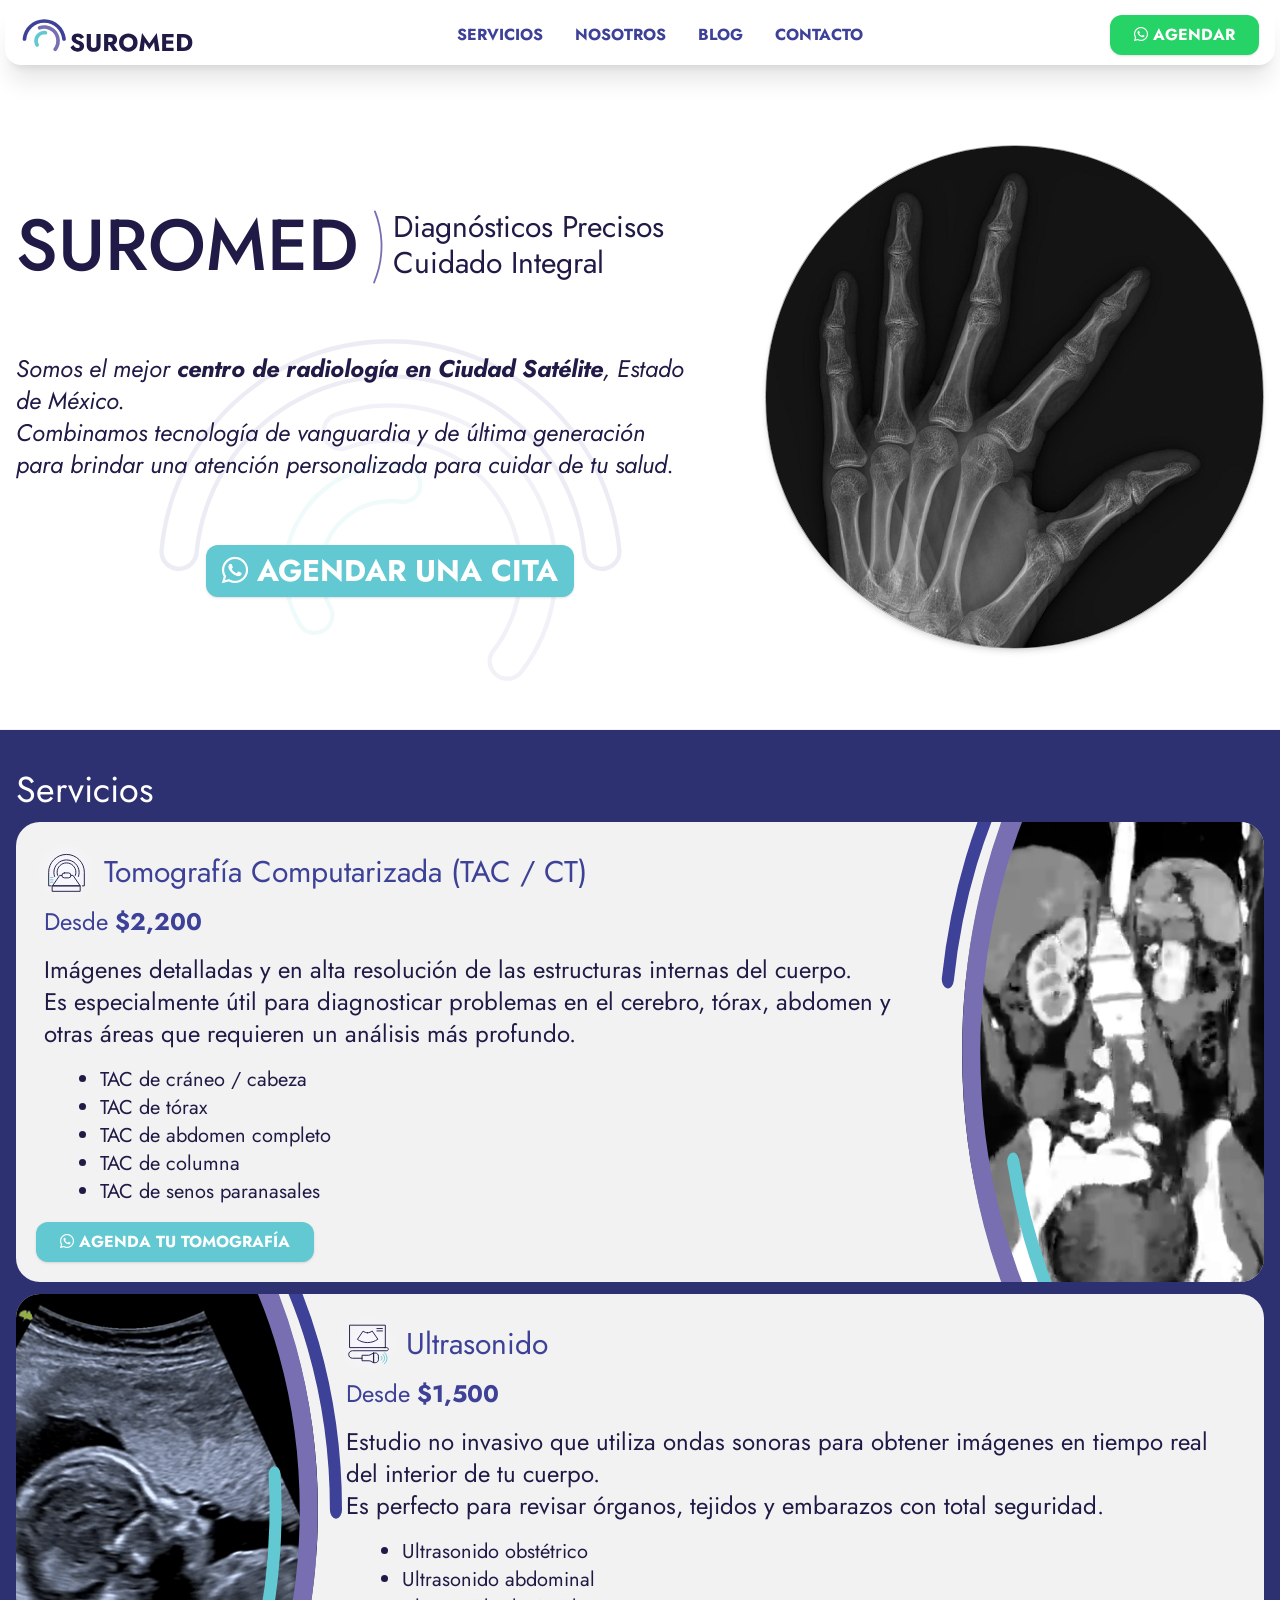
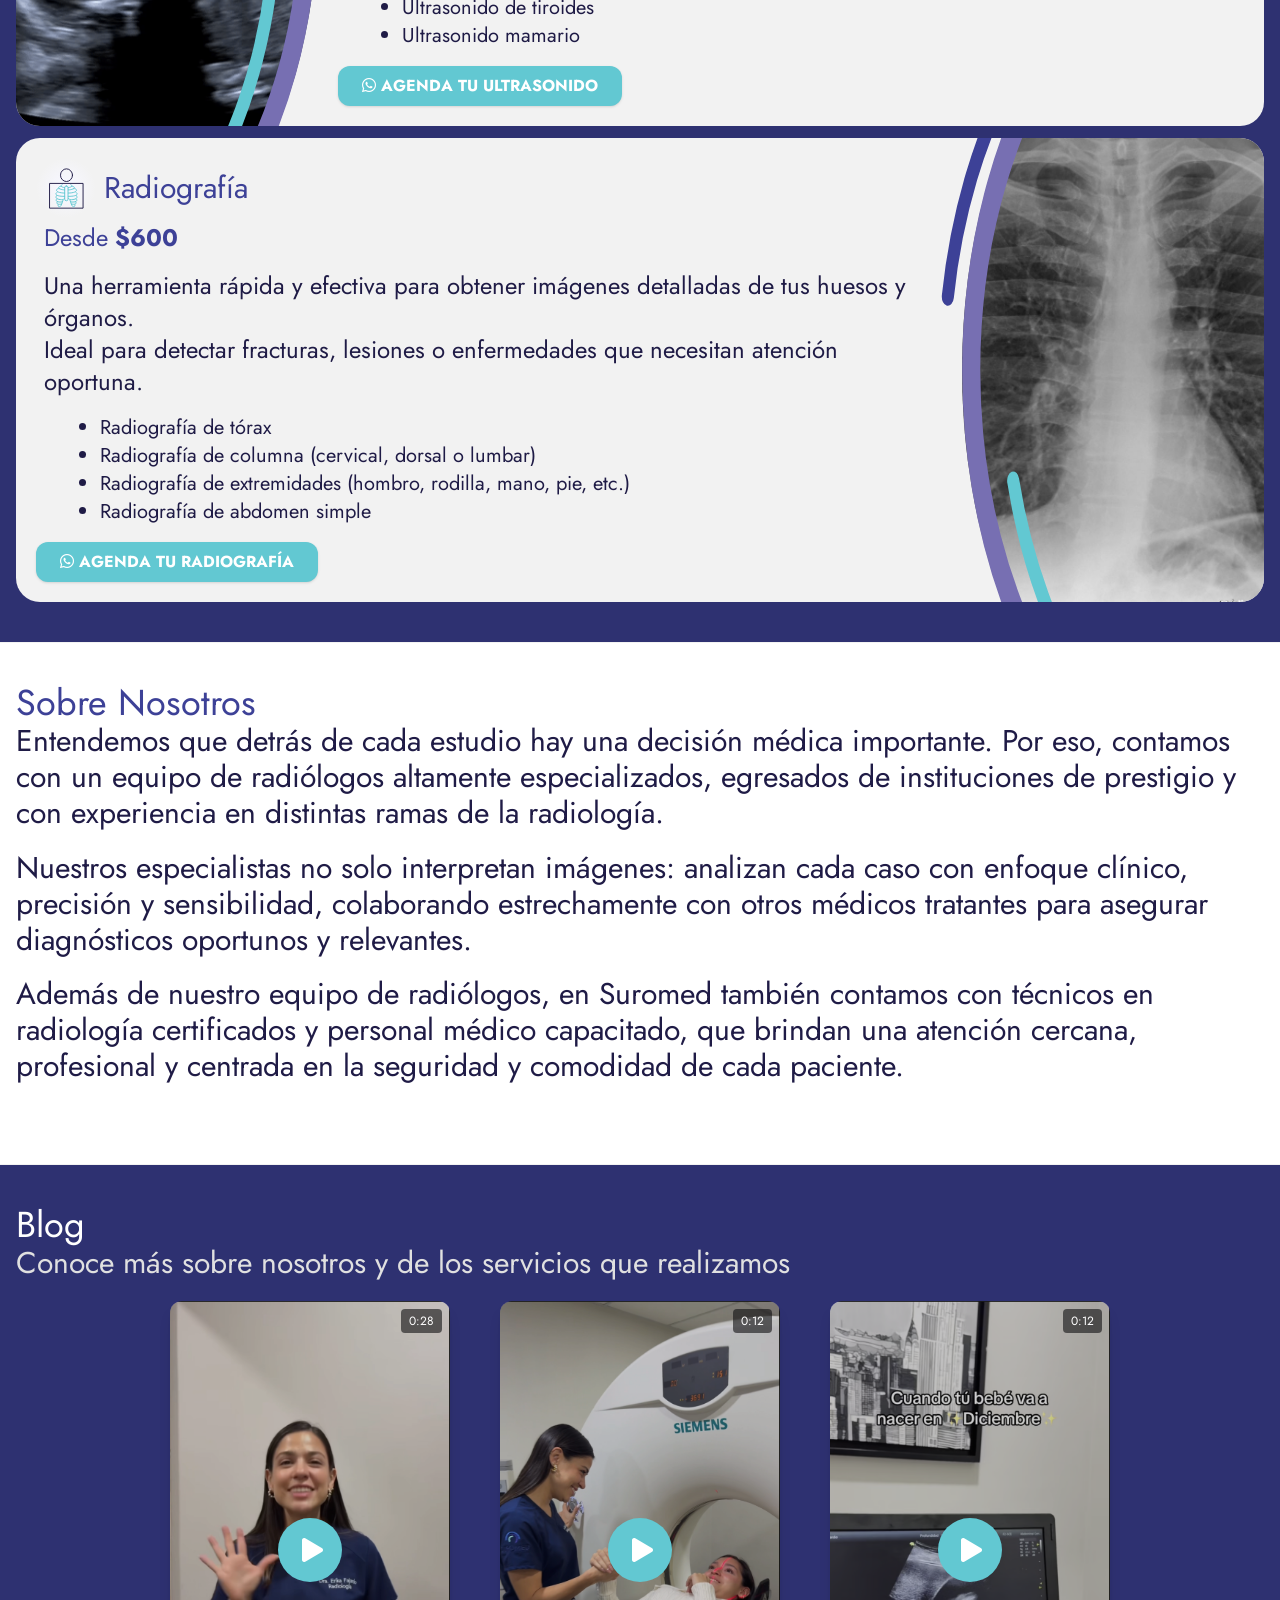
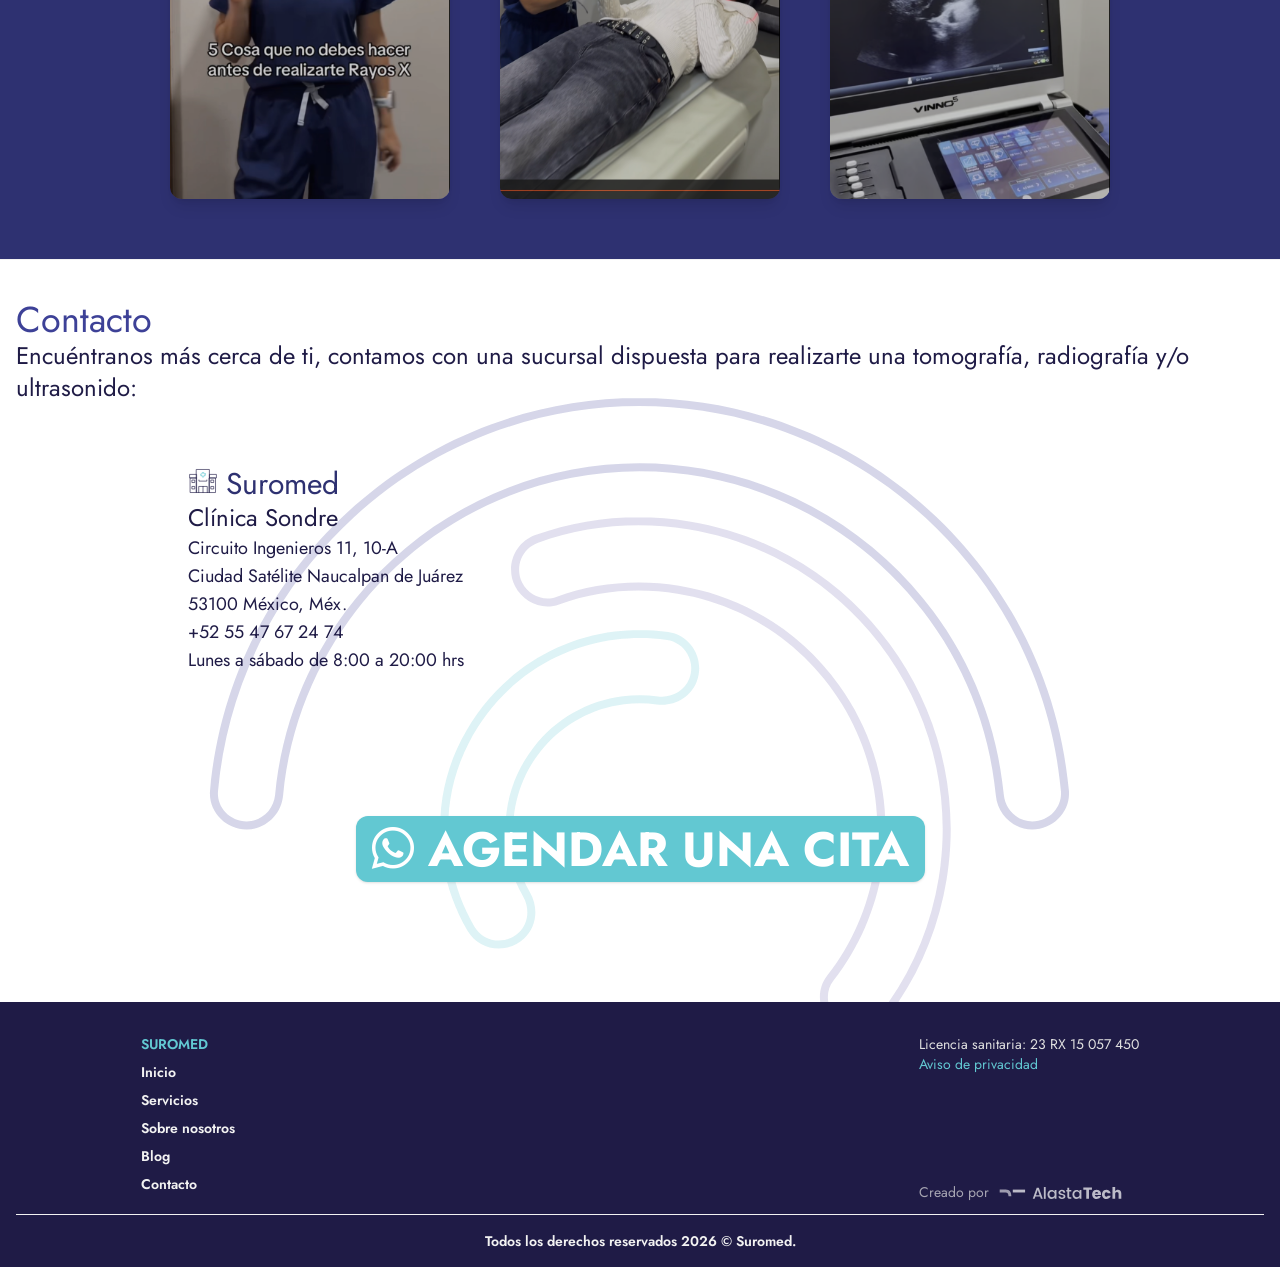
==== index.html @ 1853a7aa "v1.0.0" ====
<!doctype html>
<html lang="en">

<head>
  <meta charset="UTF-8" />
  <meta name="viewport" content="width=device-width, initial-scale=1.0" />
  <!-- TODO: Put a better description for SEO here -->
  <meta name="description" content="Suromed laboratorio médico" />
  <link rel="icon" type="image/svg+xml" href="/logos/logo_color_mark.svg" />
  <title>Suromed</title>
  <link rel="preconnect" href="https://fonts.googleapis.com">
  <link rel="preconnect" href="https://fonts.gstatic.com" crossorigin>
  <link href="https://fonts.googleapis.com/css2?family=Jost:ital,wght@0,100..900;1,100..900&display=swap" rel="stylesheet">
  <script type="module" crossorigin src="/assets/index-VJXp-sof.js"></script>
  <link rel="stylesheet" crossorigin href="/assets/index-DG-K0jHF.css">
</head>

<!-- Google tag (gtag.js) -->
<script async src="https://www.googletagmanager.com/gtag/js?id=G-NQGG0TWXCZ"></script>
<script>
  window.dataLayer = window.dataLayer || [];
  function gtag(){dataLayer.push(arguments);}
  gtag('js', new Date());

  gtag('config', 'G-NQGG0TWXCZ');
</script>

<body class="text-midnight antialiased">
  <noscript>You need to enable JavaScript to view this webpage.</noscript>
  <div id="root"></div>
</body>

</html>
---- assets/index-DG-K0jHF.css ----
*,:before,:after{--tw-border-spacing-x: 0;--tw-border-spacing-y: 0;--tw-translate-x: 0;--tw-translate-y: 0;--tw-rotate: 0;--tw-skew-x: 0;--tw-skew-y: 0;--tw-scale-x: 1;--tw-scale-y: 1;--tw-pan-x: ;--tw-pan-y: ;--tw-pinch-zoom: ;--tw-scroll-snap-strictness: proximity;--tw-gradient-from-position: ;--tw-gradient-via-position: ;--tw-gradient-to-position: ;--tw-ordinal: ;--tw-slashed-zero: ;--tw-numeric-figure: ;--tw-numeric-spacing: ;--tw-numeric-fraction: ;--tw-ring-inset: ;--tw-ring-offset-width: 0px;--tw-ring-offset-color: #fff;--tw-ring-color: rgb(59 130 246 / .5);--tw-ring-offset-shadow: 0 0 #0000;--tw-ring-shadow: 0 0 #0000;--tw-shadow: 0 0 #0000;--tw-shadow-colored: 0 0 #0000;--tw-blur: ;--tw-brightness: ;--tw-contrast: ;--tw-grayscale: ;--tw-hue-rotate: ;--tw-invert: ;--tw-saturate: ;--tw-sepia: ;--tw-drop-shadow: ;--tw-backdrop-blur: ;--tw-backdrop-brightness: ;--tw-backdrop-contrast: ;--tw-backdrop-grayscale: ;--tw-backdrop-hue-rotate: ;--tw-backdrop-invert: ;--tw-backdrop-opacity: ;--tw-backdrop-saturate: ;--tw-backdrop-sepia: ;--tw-contain-size: ;--tw-contain-layout: ;--tw-contain-paint: ;--tw-contain-style: }::backdrop{--tw-border-spacing-x: 0;--tw-border-spacing-y: 0;--tw-translate-x: 0;--tw-translate-y: 0;--tw-rotate: 0;--tw-skew-x: 0;--tw-skew-y: 0;--tw-scale-x: 1;--tw-scale-y: 1;--tw-pan-x: ;--tw-pan-y: ;--tw-pinch-zoom: ;--tw-scroll-snap-strictness: proximity;--tw-gradient-from-position: ;--tw-gradient-via-position: ;--tw-gradient-to-position: ;--tw-ordinal: ;--tw-slashed-zero: ;--tw-numeric-figure: ;--tw-numeric-spacing: ;--tw-numeric-fraction: ;--tw-ring-inset: ;--tw-ring-offset-width: 0px;--tw-ring-offset-color: #fff;--tw-ring-color: rgb(59 130 246 / .5);--tw-ring-offset-shadow: 0 0 #0000;--tw-ring-shadow: 0 0 #0000;--tw-shadow: 0 0 #0000;--tw-shadow-colored: 0 0 #0000;--tw-blur: ;--tw-brightness: ;--tw-contrast: ;--tw-grayscale: ;--tw-hue-rotate: ;--tw-invert: ;--tw-saturate: ;--tw-sepia: ;--tw-drop-shadow: ;--tw-backdrop-blur: ;--tw-backdrop-brightness: ;--tw-backdrop-contrast: ;--tw-backdrop-grayscale: ;--tw-backdrop-hue-rotate: ;--tw-backdrop-invert: ;--tw-backdrop-opacity: ;--tw-backdrop-saturate: ;--tw-backdrop-sepia: ;--tw-contain-size: ;--tw-contain-layout: ;--tw-contain-paint: ;--tw-contain-style: }*,:before,:after{box-sizing:border-box;border-width:0;border-style:solid;border-color:currentColor}:before,:after{--tw-content: ""}html,:host{line-height:1.5;-webkit-text-size-adjust:100%;-moz-tab-size:4;-o-tab-size:4;tab-size:4;font-family:Jost,ui-sans-serif,system-ui,sans-serif,"Apple Color Emoji","Segoe UI Emoji",Segoe UI Symbol,"Noto Color Emoji";font-feature-settings:normal;font-variation-settings:normal;-webkit-tap-highlight-color:transparent}body{margin:0;line-height:inherit}hr{height:0;color:inherit;border-top-width:1px}abbr:where([title]){-webkit-text-decoration:underline dotted;text-decoration:underline dotted}h1,h2,h3,h4,h5,h6{font-size:inherit;font-weight:inherit}a{color:inherit;text-decoration:inherit}code,kbd,samp,pre{font-family:ui-monospace,SFMono-Regular,Menlo,Monaco,Consolas,Liberation Mono,Courier New,monospace;font-feature-settings:normal;font-variation-settings:normal;font-size:1em}table{text-indent:0;border-color:inherit;border-collapse:collapse}button,input,optgroup,select,textarea{font-family:inherit;font-feature-settings:inherit;font-variation-settings:inherit;font-size:100%;font-weight:inherit;line-height:inherit;letter-spacing:inherit;color:inherit;margin:0;padding:0}button,select{text-transform:none}button,input:where([type=button]),input:where([type=reset]),input:where([type=submit]){-webkit-appearance:button;background-color:transparent;background-image:none}:-moz-focusring{outline:auto}:-moz-ui-invalid{box-shadow:none}blockquote,dl,dd,h1,h2,h3,h4,h5,h6,hr,figure,p,pre{margin:0}fieldset{margin:0;padding:0}ol,ul,menu{list-style:none;margin:0;padding:0}dialog{padding:0}textarea{resize:vertical}input::-moz-placeholder,textarea::-moz-placeholder{opacity:1;color:#9ca3af}input::placeholder,textarea::placeholder{opacity:1;color:#9ca3af}button,[role=button]{cursor:pointer}:disabled{cursor:default}img,svg,video,canvas,audio,iframe,embed,object{display:block;vertical-align:middle}img,video{max-width:100%;height:auto}[hidden]:where(:not([hidden=until-found])){display:none}h1{font-size:3rem;line-height:1}h2{font-size:2.25rem;line-height:2.5rem}h3{font-size:1.875rem;line-height:2.25rem}h4{font-size:1.5rem;line-height:2rem}h5{font-size:1.25rem;line-height:1.75rem}h6{font-size:1.125rem;line-height:1.75rem}p{font-size:1rem;line-height:1.5rem}.container{width:100%;padding-right:1rem;padding-left:1rem}@media (min-width: 640px){.container{max-width:640px}}@media (min-width: 768px){.container{max-width:768px}}@media (min-width: 1024px){.container{max-width:1024px}}@media (min-width: 1280px){.container{max-width:1280px}}.visible{visibility:visible}.invisible{visibility:hidden}.absolute{position:absolute}.relative{position:relative}.sticky{position:sticky}.inset-0{top:0;right:0;bottom:0;left:0}.inset-x-0{left:0;right:0}.bottom-0{bottom:0}.left-0{left:0}.right-0{right:0}.right-2{right:.5rem}.top-0{top:0}.top-2{top:.5rem}.-z-50{z-index:-50}.z-10{z-index:10}.z-20{z-index:20}.z-50{z-index:50}.order-first{order:-9999}.float-end{float:inline-end}.-my-5{margin-top:-1.25rem;margin-bottom:-1.25rem}.mx-\[-10px\]{margin-left:-10px;margin-right:-10px}.mx-\[-90px\]{margin-left:-90px;margin-right:-90px}.mx-\[2\%\]{margin-left:2%;margin-right:2%}.mx-auto{margin-left:auto;margin-right:auto}.my-20{margin-top:5rem;margin-bottom:5rem}.my-3{margin-top:.75rem;margin-bottom:.75rem}.my-4{margin-top:1rem;margin-bottom:1rem}.my-\[-250px\]{margin-top:-250px;margin-bottom:-250px}.my-\[-500px\]{margin-top:-500px;margin-bottom:-500px}.my-\[20px\]{margin-top:20px;margin-bottom:20px}.my-auto{margin-top:auto;margin-bottom:auto}.-ml-5{margin-left:-1.25rem}.-ml-6{margin-left:-1.5rem}.-mr-5{margin-right:-1.25rem}.-mr-6{margin-right:-1.5rem}.-mt-10{margin-top:-2.5rem}.mb-10{margin-bottom:2.5rem}.mb-2{margin-bottom:.5rem}.mb-3{margin-bottom:.75rem}.mb-\[-180px\]{margin-bottom:-180px}.mb-\[-300px\]{margin-bottom:-300px}.ml-1{margin-left:.25rem}.ml-16{margin-left:4rem}.ml-2{margin-left:.5rem}.ml-4{margin-left:1rem}.ml-\[10px\]{margin-left:10px}.ml-auto{margin-left:auto}.mr-1{margin-right:.25rem}.mr-2{margin-right:.5rem}.mt-16{margin-top:4rem}.mt-3{margin-top:.75rem}.mt-5{margin-top:1.25rem}.mt-\[4px\]{margin-top:4px}.mt-auto{margin-top:auto}.line-clamp-2{overflow:hidden;display:-webkit-box;-webkit-box-orient:vertical;-webkit-line-clamp:2}.block{display:block}.inline-block{display:inline-block}.flex{display:flex}.grid{display:grid}.hidden{display:none}.h-10{height:2.5rem}.h-16{height:4rem}.h-2{height:.5rem}.h-3\/4{height:75%}.h-32{height:8rem}.h-\[2em\]{height:2em}.h-\[55px\]{height:55px}.h-\[60px\]{height:60px}.h-\[6rem\]{height:6rem}.h-full{height:100%}.max-h-\[1em\]{max-height:1em}.w-1\/2{width:50%}.w-1\/4{width:25%}.w-1\/5{width:20%}.w-16{width:4rem}.w-2\/5{width:40%}.w-3\/5{width:60%}.w-4\/5{width:80%}.w-\[280px\]{width:280px}.w-\[2em\]{width:2em}.w-\[90\%\]{width:90%}.w-full{width:100%}.min-w-\[20\%\]{min-width:20%}.flex-grow{flex-grow:1}.cursor-pointer{cursor:pointer}.touch-none{touch-action:none}.list-disc{list-style-type:disc}.list-none{list-style-type:none}.grid-cols-1{grid-template-columns:repeat(1,minmax(0,1fr))}.flex-col{flex-direction:column}.flex-wrap{flex-wrap:wrap}.place-content-center{place-content:center}.items-center{align-items:center}.justify-end{justify-content:flex-end}.justify-center{justify-content:center}.justify-between{justify-content:space-between}.gap-0{gap:0px}.gap-3{gap:.75rem}.self-center{align-self:center}.overflow-hidden{overflow:hidden}.overflow-x-auto{overflow-x:auto}.rounded{border-radius:.25rem}.rounded-2xl{border-radius:1rem}.rounded-3xl{border-radius:1.5rem}.rounded-full{border-radius:9999px}.rounded-md{border-radius:.375rem}.rounded-xl{border-radius:.75rem}.border{border-width:1px}.border-solid{border-style:solid}.border-gray-dark{--tw-border-opacity: 1;border-color:rgb(170 170 175 / var(--tw-border-opacity, 1))}.border-gray-light{--tw-border-opacity: 1;border-color:rgb(242 242 242 / var(--tw-border-opacity, 1))}.border-transparent{border-color:transparent}.bg-acqua{--tw-bg-opacity: 1;background-color:rgb(98 200 210 / var(--tw-bg-opacity, 1))}.bg-black\/20{background-color:#0f0f1133}.bg-black\/60{background-color:#0f0f1199}.bg-gray-light{--tw-bg-opacity: 1;background-color:rgb(242 242 242 / var(--tw-bg-opacity, 1))}.bg-greenwhats{--tw-bg-opacity: 1;background-color:rgb(37 211 102 / var(--tw-bg-opacity, 1))}.bg-midnight{--tw-bg-opacity: 1;background-color:rgb(31 27 70 / var(--tw-bg-opacity, 1))}.bg-purple{--tw-bg-opacity: 1;background-color:rgb(61 65 151 / var(--tw-bg-opacity, 1))}.bg-purple-dark{--tw-bg-opacity: 1;background-color:rgb(46 49 113 / var(--tw-bg-opacity, 1))}.bg-transparent{background-color:transparent}.bg-white{--tw-bg-opacity: 1;background-color:rgb(255 255 255 / var(--tw-bg-opacity, 1))}.bg-white\/20{background-color:#fff3}.bg-white\/\[\.79\]{background-color:#ffffffc9}.bg-white\/\[\.9\]{background-color:#ffffffe6}.bg-\[radial-gradient\(closest-side\,\#f7f7ff_20\%\,transparent\)\]{background-image:radial-gradient(closest-side,#f7f7ff 20%,transparent)}.bg-gradient-to-t{background-image:linear-gradient(to top,var(--tw-gradient-stops))}.from-black\/80{--tw-gradient-from: rgb(15 15 17 / .8) var(--tw-gradient-from-position);--tw-gradient-to: rgb(15 15 17 / 0) var(--tw-gradient-to-position);--tw-gradient-stops: var(--tw-gradient-from), var(--tw-gradient-to)}.to-transparent{--tw-gradient-to: transparent var(--tw-gradient-to-position)}.bg-center{background-position:center}.bg-no-repeat{background-repeat:no-repeat}.stroke-acqua{stroke:#62c8d2}.stroke-liliac{stroke:#776fb2}.stroke-purple{stroke:#3d4197}.object-cover{-o-object-fit:cover;object-fit:cover}.p-0{padding:0}.p-2{padding:.5rem}.p-4{padding:1rem}.p-5{padding:1.25rem}.px-0{padding-left:0;padding-right:0}.px-2{padding-left:.5rem;padding-right:.5rem}.px-3{padding-left:.75rem;padding-right:.75rem}.px-4{padding-left:1rem;padding-right:1rem}.px-6{padding-left:1.5rem;padding-right:1.5rem}.px-\[10px\]{padding-left:10px;padding-right:10px}.px-\[5px\]{padding-left:5px;padding-right:5px}.px-\[90px\]{padding-left:90px;padding-right:90px}.py-1{padding-top:.25rem;padding-bottom:.25rem}.py-10{padding-top:2.5rem;padding-bottom:2.5rem}.py-2{padding-top:.5rem;padding-bottom:.5rem}.py-20{padding-top:5rem;padding-bottom:5rem}.py-4{padding-top:1rem;padding-bottom:1rem}.py-\[250px\]{padding-top:250px;padding-bottom:250px}.py-\[500px\]{padding-top:500px;padding-bottom:500px}.pb-2{padding-bottom:.5rem}.pb-3{padding-bottom:.75rem}.pb-\[180px\]{padding-bottom:180px}.pb-\[300px\]{padding-bottom:300px}.pt-8{padding-top:2rem}.pt-\[5px\]{padding-top:5px}.text-center{text-align:center}.align-middle{vertical-align:middle}.text-2xl{font-size:1.5rem;line-height:2rem}.text-3xl{font-size:1.875rem;line-height:2.25rem}.text-5xl{font-size:3rem;line-height:1}.text-7xl{font-size:4.5rem;line-height:1}.text-base{font-size:1rem;line-height:1.5rem}.text-lg{font-size:1.125rem;line-height:1.75rem}.text-sm{font-size:.875rem;line-height:1.25rem}.text-xl{font-size:1.25rem;line-height:1.75rem}.text-xs{font-size:.75rem;line-height:1rem}.font-bold{font-weight:700}.font-light{font-weight:300}.font-medium{font-weight:500}.font-semibold{font-weight:600}.uppercase{text-transform:uppercase}.italic{font-style:italic}.leading-none{line-height:1}.text-acqua{--tw-text-opacity: 1;color:rgb(98 200 210 / var(--tw-text-opacity, 1))}.text-gray{--tw-text-opacity: 1;color:rgb(224 224 224 / var(--tw-text-opacity, 1))}.text-gray-light{--tw-text-opacity: 1;color:rgb(242 242 242 / var(--tw-text-opacity, 1))}.text-midnight{--tw-text-opacity: 1;color:rgb(31 27 70 / var(--tw-text-opacity, 1))}.text-purple{--tw-text-opacity: 1;color:rgb(61 65 151 / var(--tw-text-opacity, 1))}.text-purple-dark{--tw-text-opacity: 1;color:rgb(46 49 113 / var(--tw-text-opacity, 1))}.text-white{--tw-text-opacity: 1;color:rgb(255 255 255 / var(--tw-text-opacity, 1))}.antialiased{-webkit-font-smoothing:antialiased;-moz-osx-font-smoothing:grayscale}.opacity-0{opacity:0}.opacity-100{opacity:1}.opacity-70{opacity:.7}.bg-blend-lighten{background-blend-mode:lighten}.shadow{--tw-shadow: 0 1px 3px 0 rgb(0 0 0 / .1), 0 1px 2px -1px rgb(0 0 0 / .1);--tw-shadow-colored: 0 1px 3px 0 var(--tw-shadow-color), 0 1px 2px -1px var(--tw-shadow-color);box-shadow:var(--tw-ring-offset-shadow, 0 0 #0000),var(--tw-ring-shadow, 0 0 #0000),var(--tw-shadow)}.shadow-lg{--tw-shadow: 0 10px 15px -3px rgb(0 0 0 / .1), 0 4px 6px -4px rgb(0 0 0 / .1);--tw-shadow-colored: 0 10px 15px -3px var(--tw-shadow-color), 0 4px 6px -4px var(--tw-shadow-color);box-shadow:var(--tw-ring-offset-shadow, 0 0 #0000),var(--tw-ring-shadow, 0 0 #0000),var(--tw-shadow)}.shadow-md{--tw-shadow: 0 4px 6px -1px rgb(0 0 0 / .1), 0 2px 4px -2px rgb(0 0 0 / .1);--tw-shadow-colored: 0 4px 6px -1px var(--tw-shadow-color), 0 2px 4px -2px var(--tw-shadow-color);box-shadow:var(--tw-ring-offset-shadow, 0 0 #0000),var(--tw-ring-shadow, 0 0 #0000),var(--tw-shadow)}.shadow-xl{--tw-shadow: 0 20px 25px -5px rgb(0 0 0 / .1), 0 8px 10px -6px rgb(0 0 0 / .1);--tw-shadow-colored: 0 20px 25px -5px var(--tw-shadow-color), 0 8px 10px -6px var(--tw-shadow-color);box-shadow:var(--tw-ring-offset-shadow, 0 0 #0000),var(--tw-ring-shadow, 0 0 #0000),var(--tw-shadow)}.outline-none{outline:2px solid transparent;outline-offset:2px}.transition-all{transition-property:all;transition-timing-function:cubic-bezier(.4,0,.2,1);transition-duration:.15s}.transition-colors{transition-property:color,background-color,border-color,text-decoration-color,fill,stroke;transition-timing-function:cubic-bezier(.4,0,.2,1);transition-duration:.15s}.duration-100{transition-duration:.1s}.duration-150{transition-duration:.15s}.duration-300{transition-duration:.3s}.ease-linear{transition-timing-function:linear}.banner-image-clip-right{clip-path:ellipse(100% 100% at 0% 50%)}.banner-image-clip-left{clip-path:ellipse(100% 100% at 100% 50%)}.hover\:scale-110:hover{--tw-scale-x: 1.1;--tw-scale-y: 1.1;transform:translate(var(--tw-translate-x),var(--tw-translate-y)) rotate(var(--tw-rotate)) skew(var(--tw-skew-x)) skewY(var(--tw-skew-y)) scaleX(var(--tw-scale-x)) scaleY(var(--tw-scale-y))}.hover\:bg-acqua-light:hover{--tw-bg-opacity: 1;background-color:rgb(161 222 228 / var(--tw-bg-opacity, 1))}.hover\:bg-black\/40:hover{background-color:#0f0f1166}.hover\:text-acqua:hover{--tw-text-opacity: 1;color:rgb(98 200 210 / var(--tw-text-opacity, 1))}.hover\:text-acqua-light:hover{--tw-text-opacity: 1;color:rgb(161 222 228 / var(--tw-text-opacity, 1))}.hover\:text-gray-dark:hover{--tw-text-opacity: 1;color:rgb(170 170 175 / var(--tw-text-opacity, 1))}.hover\:text-purple-light:hover{--tw-text-opacity: 1;color:rgb(177 179 213 / var(--tw-text-opacity, 1))}.hover\:shadow-lg:hover{--tw-shadow: 0 10px 15px -3px rgb(0 0 0 / .1), 0 4px 6px -4px rgb(0 0 0 / .1);--tw-shadow-colored: 0 10px 15px -3px var(--tw-shadow-color), 0 4px 6px -4px var(--tw-shadow-color);box-shadow:var(--tw-ring-offset-shadow, 0 0 #0000),var(--tw-ring-shadow, 0 0 #0000),var(--tw-shadow)}.focus\:outline-none:focus{outline:2px solid transparent;outline-offset:2px}.active\:bg-acqua-dark:active{--tw-bg-opacity: 1;background-color:rgb(74 150 158 / var(--tw-bg-opacity, 1))}.active\:bg-greenwhats-dark:active{--tw-bg-opacity: 1;background-color:rgb(18 140 126 / var(--tw-bg-opacity, 1))}.group:hover .group-hover\:bg-acqua-light{--tw-bg-opacity: 1;background-color:rgb(161 222 228 / var(--tw-bg-opacity, 1))}@media not all and (min-width: 1280px){.max-xl\:text-xl{font-size:1.25rem;line-height:1.75rem}}@media not all and (min-width: 1024px){.max-lg\:order-last{order:9999}.max-lg\:h-\[4rem\]{height:4rem}.max-lg\:w-full{width:100%}.max-lg\:rounded-b-2xl{border-bottom-right-radius:1rem;border-bottom-left-radius:1rem}.max-lg\:rounded-b-none{border-bottom-right-radius:0;border-bottom-left-radius:0}.max-lg\:text-5xl{font-size:3rem;line-height:1}}@media not all and (min-width: 768px){.max-md\:hidden{display:none}.max-md\:h-\[3rem\]{height:3rem}.max-md\:h-\[4rem\]{height:4rem}.max-md\:max-w-\[150\%\]{max-width:150%}.max-md\:justify-center{justify-content:center}.max-md\:text-4xl{font-size:2.25rem;line-height:2.5rem}.max-md\:text-base{font-size:1rem;line-height:1.5rem}}@media not all and (min-width: 640px){.max-sm\:my-6{margin-top:1.5rem;margin-bottom:1.5rem}.max-sm\:my-\[10px\]{margin-top:10px;margin-bottom:10px}.max-sm\:mb-5{margin-bottom:1.25rem}.max-sm\:mt-6{margin-top:1.5rem}.max-sm\:mt-\[48px\]{margin-top:48px}.max-sm\:hidden{display:none}.max-sm\:w-4\/5{width:80%}.max-sm\:w-\[calc\(100\%-8rem\)\]{width:calc(100% - 8rem)}.max-sm\:w-full{width:100%}.max-sm\:flex-col{flex-direction:column}.max-sm\:flex-wrap{flex-wrap:wrap}.max-sm\:content-center{align-content:center}.max-sm\:text-2xl{font-size:1.5rem;line-height:2rem}.max-sm\:text-4xl{font-size:2.25rem;line-height:2.5rem}.max-sm\:text-xl{font-size:1.25rem;line-height:1.75rem}.max-sm\:text-xs{font-size:.75rem;line-height:1rem}}@media not all and (min-width: 400px){.max-xs\:text-3xl{font-size:1.875rem;line-height:2.25rem}.max-xs\:text-lg{font-size:1.125rem;line-height:1.75rem}}@media (min-width: 400px){.xs\:inline{display:inline}}@media (min-width: 640px){@media not all and (min-width: 768px){.sm\:max-md\:my-10{margin-top:2.5rem;margin-bottom:2.5rem}.sm\:max-md\:mt-10{margin-top:2.5rem}}}@media (min-width: 768px){.md\:ml-4{margin-left:1rem}.md\:mr-4{margin-right:1rem}.md\:h-1{height:.25rem}.md\:w-3\/4{width:75%}.md\:justify-between{justify-content:space-between}.md\:p-0{padding:0}.md\:transition-opacity{transition-property:opacity;transition-timing-function:cubic-bezier(.4,0,.2,1);transition-duration:.15s}}@media (min-width: 1024px){.lg\:ml-auto{margin-left:auto}.lg\:mr-4{margin-right:1rem}.lg\:flex{display:flex}.lg\:hidden{display:none}.lg\:w-1\/3{width:33.333333%}.lg\:flex-row{flex-direction:row}.lg\:bg-opacity-0{--tw-bg-opacity: 0}.lg\:py-2{padding-top:.5rem;padding-bottom:.5rem}.lg\:shadow-none{--tw-shadow: 0 0 #0000;--tw-shadow-colored: 0 0 #0000;box-shadow:var(--tw-ring-offset-shadow, 0 0 #0000),var(--tw-ring-shadow, 0 0 #0000),var(--tw-shadow)}}@media (min-width: 1280px){.xl\:w-1\/4{width:25%}}/*! modern-normalize v3.0.1 | MIT License | https://github.com/sindresorhus/modern-normalize */*,:before,:after{box-sizing:border-box}html{line-height:1.15;-webkit-text-size-adjust:100%;-moz-tab-size:4;-o-tab-size:4;tab-size:4}body{margin:0}b,strong{font-weight:bolder}code,kbd,samp,pre{font-family:ui-monospace,SFMono-Regular,Consolas,Liberation Mono,Menlo,monospace;font-size:1em}small{font-size:80%}sub,sup{font-size:75%;line-height:0;position:relative;vertical-align:baseline}sub{bottom:-.25em}sup{top:-.5em}table{border-color:currentcolor}button,input,optgroup,select,textarea{font-family:inherit;font-size:100%;line-height:1.15;margin:0}button,[type=button],[type=reset],[type=submit]{-webkit-appearance:button}legend{padding:0}progress{vertical-align:baseline}::-webkit-inner-spin-button,::-webkit-outer-spin-button{height:auto}[type=search]{-webkit-appearance:textfield;outline-offset:-2px}::-webkit-search-decoration{-webkit-appearance:none}::-webkit-file-upload-button{-webkit-appearance:button;font:inherit}summary{display:list-item}/*!
 * Font Awesome Free 5.15.3 by @fontawesome - https://fontawesome.com
 * License - https://fontawesome.com/license/free (Icons: CC BY 4.0, Fonts: SIL OFL 1.1, Code: MIT License)
 */.fa,.fab,.fad,.fal,.far,.fas{-moz-osx-font-smoothing:grayscale;-webkit-font-smoothing:antialiased;display:inline-block;font-style:normal;font-variant:normal;text-rendering:auto;line-height:1}.fa-lg{font-size:1.33333em;line-height:.75em;vertical-align:-.0667em}.fa-xs{font-size:.75em}.fa-sm{font-size:.875em}.fa-1x{font-size:1em}.fa-2x{font-size:2em}.fa-3x{font-size:3em}.fa-4x{font-size:4em}.fa-5x{font-size:5em}.fa-6x{font-size:6em}.fa-7x{font-size:7em}.fa-8x{font-size:8em}.fa-9x{font-size:9em}.fa-10x{font-size:10em}.fa-fw{text-align:center;width:1.25em}.fa-ul{list-style-type:none;margin-left:2.5em;padding-left:0}.fa-ul>li{position:relative}.fa-li{left:-2em;position:absolute;text-align:center;width:2em;line-height:inherit}.fa-border{border:.08em solid #eee;border-radius:.1em;padding:.2em .25em .15em}.fa-pull-left{float:left}.fa-pull-right{float:right}.fa.fa-pull-left,.fab.fa-pull-left,.fal.fa-pull-left,.far.fa-pull-left,.fas.fa-pull-left{margin-right:.3em}.fa.fa-pull-right,.fab.fa-pull-right,.fal.fa-pull-right,.far.fa-pull-right,.fas.fa-pull-right{margin-left:.3em}.fa-spin{animation:fa-spin 2s linear infinite}.fa-pulse{animation:fa-spin 1s steps(8) infinite}@keyframes fa-spin{0%{transform:rotate(0)}to{transform:rotate(1turn)}}.fa-rotate-90{-ms-filter:"progid:DXImageTransform.Microsoft.BasicImage(rotation=1)";transform:rotate(90deg)}.fa-rotate-180{-ms-filter:"progid:DXImageTransform.Microsoft.BasicImage(rotation=2)";transform:rotate(180deg)}.fa-rotate-270{-ms-filter:"progid:DXImageTransform.Microsoft.BasicImage(rotation=3)";transform:rotate(270deg)}.fa-flip-horizontal{-ms-filter:"progid:DXImageTransform.Microsoft.BasicImage(rotation=0, mirror=1)";transform:scaleX(-1)}.fa-flip-vertical{transform:scaleY(-1)}.fa-flip-both,.fa-flip-horizontal.fa-flip-vertical,.fa-flip-vertical{-ms-filter:"progid:DXImageTransform.Microsoft.BasicImage(rotation=2, mirror=1)"}.fa-flip-both,.fa-flip-horizontal.fa-flip-vertical{transform:scale(-1)}:root .fa-flip-both,:root .fa-flip-horizontal,:root .fa-flip-vertical,:root .fa-rotate-90,:root .fa-rotate-180,:root .fa-rotate-270{filter:none}.fa-stack{display:inline-block;height:2em;line-height:2em;position:relative;vertical-align:middle;width:2.5em}.fa-stack-1x,.fa-stack-2x{left:0;position:absolute;text-align:center;width:100%}.fa-stack-1x{line-height:inherit}.fa-stack-2x{font-size:2em}.fa-inverse{color:#fff}.fa-500px:before{content:""}.fa-accessible-icon:before{content:""}.fa-accusoft:before{content:""}.fa-acquisitions-incorporated:before{content:""}.fa-ad:before{content:""}.fa-address-book:before{content:""}.fa-address-card:before{content:""}.fa-adjust:before{content:""}.fa-adn:before{content:""}.fa-adversal:before{content:""}.fa-affiliatetheme:before{content:""}.fa-air-freshener:before{content:""}.fa-airbnb:before{content:""}.fa-algolia:before{content:""}.fa-align-center:before{content:""}.fa-align-justify:before{content:""}.fa-align-left:before{content:""}.fa-align-right:before{content:""}.fa-alipay:before{content:""}.fa-allergies:before{content:""}.fa-amazon:before{content:""}.fa-amazon-pay:before{content:""}.fa-ambulance:before{content:""}.fa-american-sign-language-interpreting:before{content:""}.fa-amilia:before{content:""}.fa-anchor:before{content:""}.fa-android:before{content:""}.fa-angellist:before{content:""}.fa-angle-double-down:before{content:""}.fa-angle-double-left:before{content:""}.fa-angle-double-right:before{content:""}.fa-angle-double-up:before{content:""}.fa-angle-down:before{content:""}.fa-angle-left:before{content:""}.fa-angle-right:before{content:""}.fa-angle-up:before{content:""}.fa-angry:before{content:""}.fa-angrycreative:before{content:""}.fa-angular:before{content:""}.fa-ankh:before{content:""}.fa-app-store:before{content:""}.fa-app-store-ios:before{content:""}.fa-apper:before{content:""}.fa-apple:before{content:""}.fa-apple-alt:before{content:""}.fa-apple-pay:before{content:""}.fa-archive:before{content:""}.fa-archway:before{content:""}.fa-arrow-alt-circle-down:before{content:""}.fa-arrow-alt-circle-left:before{content:""}.fa-arrow-alt-circle-right:before{content:""}.fa-arrow-alt-circle-up:before{content:""}.fa-arrow-circle-down:before{content:""}.fa-arrow-circle-left:before{content:""}.fa-arrow-circle-right:before{content:""}.fa-arrow-circle-up:before{content:""}.fa-arrow-down:before{content:""}.fa-arrow-left:before{content:""}.fa-arrow-right:before{content:""}.fa-arrow-up:before{content:""}.fa-arrows-alt:before{content:""}.fa-arrows-alt-h:before{content:""}.fa-arrows-alt-v:before{content:""}.fa-artstation:before{content:""}.fa-assistive-listening-systems:before{content:""}.fa-asterisk:before{content:""}.fa-asymmetrik:before{content:""}.fa-at:before{content:""}.fa-atlas:before{content:""}.fa-atlassian:before{content:""}.fa-atom:before{content:""}.fa-audible:before{content:""}.fa-audio-description:before{content:""}.fa-autoprefixer:before{content:""}.fa-avianex:before{content:""}.fa-aviato:before{content:""}.fa-award:before{content:""}.fa-aws:before{content:""}.fa-baby:before{content:""}.fa-baby-carriage:before{content:""}.fa-backspace:before{content:""}.fa-backward:before{content:""}.fa-bacon:before{content:""}.fa-bacteria:before{content:""}.fa-bacterium:before{content:""}.fa-bahai:before{content:""}.fa-balance-scale:before{content:""}.fa-balance-scale-left:before{content:""}.fa-balance-scale-right:before{content:""}.fa-ban:before{content:""}.fa-band-aid:before{content:""}.fa-bandcamp:before{content:""}.fa-barcode:before{content:""}.fa-bars:before{content:""}.fa-baseball-ball:before{content:""}.fa-basketball-ball:before{content:""}.fa-bath:before{content:""}.fa-battery-empty:before{content:""}.fa-battery-full:before{content:""}.fa-battery-half:before{content:""}.fa-battery-quarter:before{content:""}.fa-battery-three-quarters:before{content:""}.fa-battle-net:before{content:""}.fa-bed:before{content:""}.fa-beer:before{content:""}.fa-behance:before{content:""}.fa-behance-square:before{content:""}.fa-bell:before{content:""}.fa-bell-slash:before{content:""}.fa-bezier-curve:before{content:""}.fa-bible:before{content:""}.fa-bicycle:before{content:""}.fa-biking:before{content:""}.fa-bimobject:before{content:""}.fa-binoculars:before{content:""}.fa-biohazard:before{content:""}.fa-birthday-cake:before{content:""}.fa-bitbucket:before{content:""}.fa-bitcoin:before{content:""}.fa-bity:before{content:""}.fa-black-tie:before{content:""}.fa-blackberry:before{content:""}.fa-blender:before{content:""}.fa-blender-phone:before{content:""}.fa-blind:before{content:""}.fa-blog:before{content:""}.fa-blogger:before{content:""}.fa-blogger-b:before{content:""}.fa-bluetooth:before{content:""}.fa-bluetooth-b:before{content:""}.fa-bold:before{content:""}.fa-bolt:before{content:""}.fa-bomb:before{content:""}.fa-bone:before{content:""}.fa-bong:before{content:""}.fa-book:before{content:""}.fa-book-dead:before{content:""}.fa-book-medical:before{content:""}.fa-book-open:before{content:""}.fa-book-reader:before{content:""}.fa-bookmark:before{content:""}.fa-bootstrap:before{content:""}.fa-border-all:before{content:""}.fa-border-none:before{content:""}.fa-border-style:before{content:""}.fa-bowling-ball:before{content:""}.fa-box:before{content:""}.fa-box-open:before{content:""}.fa-box-tissue:before{content:""}.fa-boxes:before{content:""}.fa-braille:before{content:""}.fa-brain:before{content:""}.fa-bread-slice:before{content:""}.fa-briefcase:before{content:""}.fa-briefcase-medical:before{content:""}.fa-broadcast-tower:before{content:""}.fa-broom:before{content:""}.fa-brush:before{content:""}.fa-btc:before{content:""}.fa-buffer:before{content:""}.fa-bug:before{content:""}.fa-building:before{content:""}.fa-bullhorn:before{content:""}.fa-bullseye:before{content:""}.fa-burn:before{content:""}.fa-buromobelexperte:before{content:""}.fa-bus:before{content:""}.fa-bus-alt:before{content:""}.fa-business-time:before{content:""}.fa-buy-n-large:before{content:""}.fa-buysellads:before{content:""}.fa-calculator:before{content:""}.fa-calendar:before{content:""}.fa-calendar-alt:before{content:""}.fa-calendar-check:before{content:""}.fa-calendar-day:before{content:""}.fa-calendar-minus:before{content:""}.fa-calendar-plus:before{content:""}.fa-calendar-times:before{content:""}.fa-calendar-week:before{content:""}.fa-camera:before{content:""}.fa-camera-retro:before{content:""}.fa-campground:before{content:""}.fa-canadian-maple-leaf:before{content:""}.fa-candy-cane:before{content:""}.fa-cannabis:before{content:""}.fa-capsules:before{content:""}.fa-car:before{content:""}.fa-car-alt:before{content:""}.fa-car-battery:before{content:""}.fa-car-crash:before{content:""}.fa-car-side:before{content:""}.fa-caravan:before{content:""}.fa-caret-down:before{content:""}.fa-caret-left:before{content:""}.fa-caret-right:before{content:""}.fa-caret-square-down:before{content:""}.fa-caret-square-left:before{content:""}.fa-caret-square-right:before{content:""}.fa-caret-square-up:before{content:""}.fa-caret-up:before{content:""}.fa-carrot:before{content:""}.fa-cart-arrow-down:before{content:""}.fa-cart-plus:before{content:""}.fa-cash-register:before{content:""}.fa-cat:before{content:""}.fa-cc-amazon-pay:before{content:""}.fa-cc-amex:before{content:""}.fa-cc-apple-pay:before{content:""}.fa-cc-diners-club:before{content:""}.fa-cc-discover:before{content:""}.fa-cc-jcb:before{content:""}.fa-cc-mastercard:before{content:""}.fa-cc-paypal:before{content:""}.fa-cc-stripe:before{content:""}.fa-cc-visa:before{content:""}.fa-centercode:before{content:""}.fa-centos:before{content:""}.fa-certificate:before{content:""}.fa-chair:before{content:""}.fa-chalkboard:before{content:""}.fa-chalkboard-teacher:before{content:""}.fa-charging-station:before{content:""}.fa-chart-area:before{content:""}.fa-chart-bar:before{content:""}.fa-chart-line:before{content:""}.fa-chart-pie:before{content:""}.fa-check:before{content:""}.fa-check-circle:before{content:""}.fa-check-double:before{content:""}.fa-check-square:before{content:""}.fa-cheese:before{content:""}.fa-chess:before{content:""}.fa-chess-bishop:before{content:""}.fa-chess-board:before{content:""}.fa-chess-king:before{content:""}.fa-chess-knight:before{content:""}.fa-chess-pawn:before{content:""}.fa-chess-queen:before{content:""}.fa-chess-rook:before{content:""}.fa-chevron-circle-down:before{content:""}.fa-chevron-circle-left:before{content:""}.fa-chevron-circle-right:before{content:""}.fa-chevron-circle-up:before{content:""}.fa-chevron-down:before{content:""}.fa-chevron-left:before{content:""}.fa-chevron-right:before{content:""}.fa-chevron-up:before{content:""}.fa-child:before{content:""}.fa-chrome:before{content:""}.fa-chromecast:before{content:""}.fa-church:before{content:""}.fa-circle:before{content:""}.fa-circle-notch:before{content:""}.fa-city:before{content:""}.fa-clinic-medical:before{content:""}.fa-clipboard:before{content:""}.fa-clipboard-check:before{content:""}.fa-clipboard-list:before{content:""}.fa-clock:before{content:""}.fa-clone:before{content:""}.fa-closed-captioning:before{content:""}.fa-cloud:before{content:""}.fa-cloud-download-alt:before{content:""}.fa-cloud-meatball:before{content:""}.fa-cloud-moon:before{content:""}.fa-cloud-moon-rain:before{content:""}.fa-cloud-rain:before{content:""}.fa-cloud-showers-heavy:before{content:""}.fa-cloud-sun:before{content:""}.fa-cloud-sun-rain:before{content:""}.fa-cloud-upload-alt:before{content:""}.fa-cloudflare:before{content:""}.fa-cloudscale:before{content:""}.fa-cloudsmith:before{content:""}.fa-cloudversify:before{content:""}.fa-cocktail:before{content:""}.fa-code:before{content:""}.fa-code-branch:before{content:""}.fa-codepen:before{content:""}.fa-codiepie:before{content:""}.fa-coffee:before{content:""}.fa-cog:before{content:""}.fa-cogs:before{content:""}.fa-coins:before{content:""}.fa-columns:before{content:""}.fa-comment:before{content:""}.fa-comment-alt:before{content:""}.fa-comment-dollar:before{content:""}.fa-comment-dots:before{content:""}.fa-comment-medical:before{content:""}.fa-comment-slash:before{content:""}.fa-comments:before{content:""}.fa-comments-dollar:before{content:""}.fa-compact-disc:before{content:""}.fa-compass:before{content:""}.fa-compress:before{content:""}.fa-compress-alt:before{content:""}.fa-compress-arrows-alt:before{content:""}.fa-concierge-bell:before{content:""}.fa-confluence:before{content:""}.fa-connectdevelop:before{content:""}.fa-contao:before{content:""}.fa-cookie:before{content:""}.fa-cookie-bite:before{content:""}.fa-copy:before{content:""}.fa-copyright:before{content:""}.fa-cotton-bureau:before{content:""}.fa-couch:before{content:""}.fa-cpanel:before{content:""}.fa-creative-commons:before{content:""}.fa-creative-commons-by:before{content:""}.fa-creative-commons-nc:before{content:""}.fa-creative-commons-nc-eu:before{content:""}.fa-creative-commons-nc-jp:before{content:""}.fa-creative-commons-nd:before{content:""}.fa-creative-commons-pd:before{content:""}.fa-creative-commons-pd-alt:before{content:""}.fa-creative-commons-remix:before{content:""}.fa-creative-commons-sa:before{content:""}.fa-creative-commons-sampling:before{content:""}.fa-creative-commons-sampling-plus:before{content:""}.fa-creative-commons-share:before{content:""}.fa-creative-commons-zero:before{content:""}.fa-credit-card:before{content:""}.fa-critical-role:before{content:""}.fa-crop:before{content:""}.fa-crop-alt:before{content:""}.fa-cross:before{content:""}.fa-crosshairs:before{content:""}.fa-crow:before{content:""}.fa-crown:before{content:""}.fa-crutch:before{content:""}.fa-css3:before{content:""}.fa-css3-alt:before{content:""}.fa-cube:before{content:""}.fa-cubes:before{content:""}.fa-cut:before{content:""}.fa-cuttlefish:before{content:""}.fa-d-and-d:before{content:""}.fa-d-and-d-beyond:before{content:""}.fa-dailymotion:before{content:""}.fa-dashcube:before{content:""}.fa-database:before{content:""}.fa-deaf:before{content:""}.fa-deezer:before{content:""}.fa-delicious:before{content:""}.fa-democrat:before{content:""}.fa-deploydog:before{content:""}.fa-deskpro:before{content:""}.fa-desktop:before{content:""}.fa-dev:before{content:""}.fa-deviantart:before{content:""}.fa-dharmachakra:before{content:""}.fa-dhl:before{content:""}.fa-diagnoses:before{content:""}.fa-diaspora:before{content:""}.fa-dice:before{content:""}.fa-dice-d20:before{content:""}.fa-dice-d6:before{content:""}.fa-dice-five:before{content:""}.fa-dice-four:before{content:""}.fa-dice-one:before{content:""}.fa-dice-six:before{content:""}.fa-dice-three:before{content:""}.fa-dice-two:before{content:""}.fa-digg:before{content:""}.fa-digital-ocean:before{content:""}.fa-digital-tachograph:before{content:""}.fa-directions:before{content:""}.fa-discord:before{content:""}.fa-discourse:before{content:""}.fa-disease:before{content:""}.fa-divide:before{content:""}.fa-dizzy:before{content:""}.fa-dna:before{content:""}.fa-dochub:before{content:""}.fa-docker:before{content:""}.fa-dog:before{content:""}.fa-dollar-sign:before{content:""}.fa-dolly:before{content:""}.fa-dolly-flatbed:before{content:""}.fa-donate:before{content:""}.fa-door-closed:before{content:""}.fa-door-open:before{content:""}.fa-dot-circle:before{content:""}.fa-dove:before{content:""}.fa-download:before{content:""}.fa-draft2digital:before{content:""}.fa-drafting-compass:before{content:""}.fa-dragon:before{content:""}.fa-draw-polygon:before{content:""}.fa-dribbble:before{content:""}.fa-dribbble-square:before{content:""}.fa-dropbox:before{content:""}.fa-drum:before{content:""}.fa-drum-steelpan:before{content:""}.fa-drumstick-bite:before{content:""}.fa-drupal:before{content:""}.fa-dumbbell:before{content:""}.fa-dumpster:before{content:""}.fa-dumpster-fire:before{content:""}.fa-dungeon:before{content:""}.fa-dyalog:before{content:""}.fa-earlybirds:before{content:""}.fa-ebay:before{content:""}.fa-edge:before{content:""}.fa-edge-legacy:before{content:""}.fa-edit:before{content:""}.fa-egg:before{content:""}.fa-eject:before{content:""}.fa-elementor:before{content:""}.fa-ellipsis-h:before{content:""}.fa-ellipsis-v:before{content:""}.fa-ello:before{content:""}.fa-ember:before{content:""}.fa-empire:before{content:""}.fa-envelope:before{content:""}.fa-envelope-open:before{content:""}.fa-envelope-open-text:before{content:""}.fa-envelope-square:before{content:""}.fa-envira:before{content:""}.fa-equals:before{content:""}.fa-eraser:before{content:""}.fa-erlang:before{content:""}.fa-ethereum:before{content:""}.fa-ethernet:before{content:""}.fa-etsy:before{content:""}.fa-euro-sign:before{content:""}.fa-evernote:before{content:""}.fa-exchange-alt:before{content:""}.fa-exclamation:before{content:""}.fa-exclamation-circle:before{content:""}.fa-exclamation-triangle:before{content:""}.fa-expand:before{content:""}.fa-expand-alt:before{content:""}.fa-expand-arrows-alt:before{content:""}.fa-expeditedssl:before{content:""}.fa-external-link-alt:before{content:""}.fa-external-link-square-alt:before{content:""}.fa-eye:before{content:""}.fa-eye-dropper:before{content:""}.fa-eye-slash:before{content:""}.fa-facebook:before{content:""}.fa-facebook-f:before{content:""}.fa-facebook-messenger:before{content:""}.fa-facebook-square:before{content:""}.fa-fan:before{content:""}.fa-fantasy-flight-games:before{content:""}.fa-fast-backward:before{content:""}.fa-fast-forward:before{content:""}.fa-faucet:before{content:""}.fa-fax:before{content:""}.fa-feather:before{content:""}.fa-feather-alt:before{content:""}.fa-fedex:before{content:""}.fa-fedora:before{content:""}.fa-female:before{content:""}.fa-fighter-jet:before{content:""}.fa-figma:before{content:""}.fa-file:before{content:""}.fa-file-alt:before{content:""}.fa-file-archive:before{content:""}.fa-file-audio:before{content:""}.fa-file-code:before{content:""}.fa-file-contract:before{content:""}.fa-file-csv:before{content:""}.fa-file-download:before{content:""}.fa-file-excel:before{content:""}.fa-file-export:before{content:""}.fa-file-image:before{content:""}.fa-file-import:before{content:""}.fa-file-invoice:before{content:""}.fa-file-invoice-dollar:before{content:""}.fa-file-medical:before{content:""}.fa-file-medical-alt:before{content:""}.fa-file-pdf:before{content:""}.fa-file-powerpoint:before{content:""}.fa-file-prescription:before{content:""}.fa-file-signature:before{content:""}.fa-file-upload:before{content:""}.fa-file-video:before{content:""}.fa-file-word:before{content:""}.fa-fill:before{content:""}.fa-fill-drip:before{content:""}.fa-film:before{content:""}.fa-filter:before{content:""}.fa-fingerprint:before{content:""}.fa-fire:before{content:""}.fa-fire-alt:before{content:""}.fa-fire-extinguisher:before{content:""}.fa-firefox:before{content:""}.fa-firefox-browser:before{content:""}.fa-first-aid:before{content:""}.fa-first-order:before{content:""}.fa-first-order-alt:before{content:""}.fa-firstdraft:before{content:""}.fa-fish:before{content:""}.fa-fist-raised:before{content:""}.fa-flag:before{content:""}.fa-flag-checkered:before{content:""}.fa-flag-usa:before{content:""}.fa-flask:before{content:""}.fa-flickr:before{content:""}.fa-flipboard:before{content:""}.fa-flushed:before{content:""}.fa-fly:before{content:""}.fa-folder:before{content:""}.fa-folder-minus:before{content:""}.fa-folder-open:before{content:""}.fa-folder-plus:before{content:""}.fa-font:before{content:""}.fa-font-awesome:before{content:""}.fa-font-awesome-alt:before{content:""}.fa-font-awesome-flag:before{content:""}.fa-font-awesome-logo-full:before{content:""}.fa-fonticons:before{content:""}.fa-fonticons-fi:before{content:""}.fa-football-ball:before{content:""}.fa-fort-awesome:before{content:""}.fa-fort-awesome-alt:before{content:""}.fa-forumbee:before{content:""}.fa-forward:before{content:""}.fa-foursquare:before{content:""}.fa-free-code-camp:before{content:""}.fa-freebsd:before{content:""}.fa-frog:before{content:""}.fa-frown:before{content:""}.fa-frown-open:before{content:""}.fa-fulcrum:before{content:""}.fa-funnel-dollar:before{content:""}.fa-futbol:before{content:""}.fa-galactic-republic:before{content:""}.fa-galactic-senate:before{content:""}.fa-gamepad:before{content:""}.fa-gas-pump:before{content:""}.fa-gavel:before{content:""}.fa-gem:before{content:""}.fa-genderless:before{content:""}.fa-get-pocket:before{content:""}.fa-gg:before{content:""}.fa-gg-circle:before{content:""}.fa-ghost:before{content:""}.fa-gift:before{content:""}.fa-gifts:before{content:""}.fa-git:before{content:""}.fa-git-alt:before{content:""}.fa-git-square:before{content:""}.fa-github:before{content:""}.fa-github-alt:before{content:""}.fa-github-square:before{content:""}.fa-gitkraken:before{content:""}.fa-gitlab:before{content:""}.fa-gitter:before{content:""}.fa-glass-cheers:before{content:""}.fa-glass-martini:before{content:""}.fa-glass-martini-alt:before{content:""}.fa-glass-whiskey:before{content:""}.fa-glasses:before{content:""}.fa-glide:before{content:""}.fa-glide-g:before{content:""}.fa-globe:before{content:""}.fa-globe-africa:before{content:""}.fa-globe-americas:before{content:""}.fa-globe-asia:before{content:""}.fa-globe-europe:before{content:""}.fa-gofore:before{content:""}.fa-golf-ball:before{content:""}.fa-goodreads:before{content:""}.fa-goodreads-g:before{content:""}.fa-google:before{content:""}.fa-google-drive:before{content:""}.fa-google-pay:before{content:""}.fa-google-play:before{content:""}.fa-google-plus:before{content:""}.fa-google-plus-g:before{content:""}.fa-google-plus-square:before{content:""}.fa-google-wallet:before{content:""}.fa-gopuram:before{content:""}.fa-graduation-cap:before{content:""}.fa-gratipay:before{content:""}.fa-grav:before{content:""}.fa-greater-than:before{content:""}.fa-greater-than-equal:before{content:""}.fa-grimace:before{content:""}.fa-grin:before{content:""}.fa-grin-alt:before{content:""}.fa-grin-beam:before{content:""}.fa-grin-beam-sweat:before{content:""}.fa-grin-hearts:before{content:""}.fa-grin-squint:before{content:""}.fa-grin-squint-tears:before{content:""}.fa-grin-stars:before{content:""}.fa-grin-tears:before{content:""}.fa-grin-tongue:before{content:""}.fa-grin-tongue-squint:before{content:""}.fa-grin-tongue-wink:before{content:""}.fa-grin-wink:before{content:""}.fa-grip-horizontal:before{content:""}.fa-grip-lines:before{content:""}.fa-grip-lines-vertical:before{content:""}.fa-grip-vertical:before{content:""}.fa-gripfire:before{content:""}.fa-grunt:before{content:""}.fa-guilded:before{content:""}.fa-guitar:before{content:""}.fa-gulp:before{content:""}.fa-h-square:before{content:""}.fa-hacker-news:before{content:""}.fa-hacker-news-square:before{content:""}.fa-hackerrank:before{content:""}.fa-hamburger:before{content:""}.fa-hammer:before{content:""}.fa-hamsa:before{content:""}.fa-hand-holding:before{content:""}.fa-hand-holding-heart:before{content:""}.fa-hand-holding-medical:before{content:""}.fa-hand-holding-usd:before{content:""}.fa-hand-holding-water:before{content:""}.fa-hand-lizard:before{content:""}.fa-hand-middle-finger:before{content:""}.fa-hand-paper:before{content:""}.fa-hand-peace:before{content:""}.fa-hand-point-down:before{content:""}.fa-hand-point-left:before{content:""}.fa-hand-point-right:before{content:""}.fa-hand-point-up:before{content:""}.fa-hand-pointer:before{content:""}.fa-hand-rock:before{content:""}.fa-hand-scissors:before{content:""}.fa-hand-sparkles:before{content:""}.fa-hand-spock:before{content:""}.fa-hands:before{content:""}.fa-hands-helping:before{content:""}.fa-hands-wash:before{content:""}.fa-handshake:before{content:""}.fa-handshake-alt-slash:before{content:""}.fa-handshake-slash:before{content:""}.fa-hanukiah:before{content:""}.fa-hard-hat:before{content:""}.fa-hashtag:before{content:""}.fa-hat-cowboy:before{content:""}.fa-hat-cowboy-side:before{content:""}.fa-hat-wizard:before{content:""}.fa-hdd:before{content:""}.fa-head-side-cough:before{content:""}.fa-head-side-cough-slash:before{content:""}.fa-head-side-mask:before{content:""}.fa-head-side-virus:before{content:""}.fa-heading:before{content:""}.fa-headphones:before{content:""}.fa-headphones-alt:before{content:""}.fa-headset:before{content:""}.fa-heart:before{content:""}.fa-heart-broken:before{content:""}.fa-heartbeat:before{content:""}.fa-helicopter:before{content:""}.fa-highlighter:before{content:""}.fa-hiking:before{content:""}.fa-hippo:before{content:""}.fa-hips:before{content:""}.fa-hire-a-helper:before{content:""}.fa-history:before{content:""}.fa-hive:before{content:""}.fa-hockey-puck:before{content:""}.fa-holly-berry:before{content:""}.fa-home:before{content:""}.fa-hooli:before{content:""}.fa-hornbill:before{content:""}.fa-horse:before{content:""}.fa-horse-head:before{content:""}.fa-hospital:before{content:""}.fa-hospital-alt:before{content:""}.fa-hospital-symbol:before{content:""}.fa-hospital-user:before{content:""}.fa-hot-tub:before{content:""}.fa-hotdog:before{content:""}.fa-hotel:before{content:""}.fa-hotjar:before{content:""}.fa-hourglass:before{content:""}.fa-hourglass-end:before{content:""}.fa-hourglass-half:before{content:""}.fa-hourglass-start:before{content:""}.fa-house-damage:before{content:""}.fa-house-user:before{content:""}.fa-houzz:before{content:""}.fa-hryvnia:before{content:""}.fa-html5:before{content:""}.fa-hubspot:before{content:""}.fa-i-cursor:before{content:""}.fa-ice-cream:before{content:""}.fa-icicles:before{content:""}.fa-icons:before{content:""}.fa-id-badge:before{content:""}.fa-id-card:before{content:""}.fa-id-card-alt:before{content:""}.fa-ideal:before{content:""}.fa-igloo:before{content:""}.fa-image:before{content:""}.fa-images:before{content:""}.fa-imdb:before{content:""}.fa-inbox:before{content:""}.fa-indent:before{content:""}.fa-industry:before{content:""}.fa-infinity:before{content:""}.fa-info:before{content:""}.fa-info-circle:before{content:""}.fa-innosoft:before{content:""}.fa-instagram:before{content:""}.fa-instagram-square:before{content:""}.fa-instalod:before{content:""}.fa-intercom:before{content:""}.fa-internet-explorer:before{content:""}.fa-invision:before{content:""}.fa-ioxhost:before{content:""}.fa-italic:before{content:""}.fa-itch-io:before{content:""}.fa-itunes:before{content:""}.fa-itunes-note:before{content:""}.fa-java:before{content:""}.fa-jedi:before{content:""}.fa-jedi-order:before{content:""}.fa-jenkins:before{content:""}.fa-jira:before{content:""}.fa-joget:before{content:""}.fa-joint:before{content:""}.fa-joomla:before{content:""}.fa-journal-whills:before{content:""}.fa-js:before{content:""}.fa-js-square:before{content:""}.fa-jsfiddle:before{content:""}.fa-kaaba:before{content:""}.fa-kaggle:before{content:""}.fa-key:before{content:""}.fa-keybase:before{content:""}.fa-keyboard:before{content:""}.fa-keycdn:before{content:""}.fa-khanda:before{content:""}.fa-kickstarter:before{content:""}.fa-kickstarter-k:before{content:""}.fa-kiss:before{content:""}.fa-kiss-beam:before{content:""}.fa-kiss-wink-heart:before{content:""}.fa-kiwi-bird:before{content:""}.fa-korvue:before{content:""}.fa-landmark:before{content:""}.fa-language:before{content:""}.fa-laptop:before{content:""}.fa-laptop-code:before{content:""}.fa-laptop-house:before{content:""}.fa-laptop-medical:before{content:""}.fa-laravel:before{content:""}.fa-lastfm:before{content:""}.fa-lastfm-square:before{content:""}.fa-laugh:before{content:""}.fa-laugh-beam:before{content:""}.fa-laugh-squint:before{content:""}.fa-laugh-wink:before{content:""}.fa-layer-group:before{content:""}.fa-leaf:before{content:""}.fa-leanpub:before{content:""}.fa-lemon:before{content:""}.fa-less:before{content:""}.fa-less-than:before{content:""}.fa-less-than-equal:before{content:""}.fa-level-down-alt:before{content:""}.fa-level-up-alt:before{content:""}.fa-life-ring:before{content:""}.fa-lightbulb:before{content:""}.fa-line:before{content:""}.fa-link:before{content:""}.fa-linkedin:before{content:""}.fa-linkedin-in:before{content:""}.fa-linode:before{content:""}.fa-linux:before{content:""}.fa-lira-sign:before{content:""}.fa-list:before{content:""}.fa-list-alt:before{content:""}.fa-list-ol:before{content:""}.fa-list-ul:before{content:""}.fa-location-arrow:before{content:""}.fa-lock:before{content:""}.fa-lock-open:before{content:""}.fa-long-arrow-alt-down:before{content:""}.fa-long-arrow-alt-left:before{content:""}.fa-long-arrow-alt-right:before{content:""}.fa-long-arrow-alt-up:before{content:""}.fa-low-vision:before{content:""}.fa-luggage-cart:before{content:""}.fa-lungs:before{content:""}.fa-lungs-virus:before{content:""}.fa-lyft:before{content:""}.fa-magento:before{content:""}.fa-magic:before{content:""}.fa-magnet:before{content:""}.fa-mail-bulk:before{content:""}.fa-mailchimp:before{content:""}.fa-male:before{content:""}.fa-mandalorian:before{content:""}.fa-map:before{content:""}.fa-map-marked:before{content:""}.fa-map-marked-alt:before{content:""}.fa-map-marker:before{content:""}.fa-map-marker-alt:before{content:""}.fa-map-pin:before{content:""}.fa-map-signs:before{content:""}.fa-markdown:before{content:""}.fa-marker:before{content:""}.fa-mars:before{content:""}.fa-mars-double:before{content:""}.fa-mars-stroke:before{content:""}.fa-mars-stroke-h:before{content:""}.fa-mars-stroke-v:before{content:""}.fa-mask:before{content:""}.fa-mastodon:before{content:""}.fa-maxcdn:before{content:""}.fa-mdb:before{content:""}.fa-medal:before{content:""}.fa-medapps:before{content:""}.fa-medium:before{content:""}.fa-medium-m:before{content:""}.fa-medkit:before{content:""}.fa-medrt:before{content:""}.fa-meetup:before{content:""}.fa-megaport:before{content:""}.fa-meh:before{content:""}.fa-meh-blank:before{content:""}.fa-meh-rolling-eyes:before{content:""}.fa-memory:before{content:""}.fa-mendeley:before{content:""}.fa-menorah:before{content:""}.fa-mercury:before{content:""}.fa-meteor:before{content:""}.fa-microblog:before{content:""}.fa-microchip:before{content:""}.fa-microphone:before{content:""}.fa-microphone-alt:before{content:""}.fa-microphone-alt-slash:before{content:""}.fa-microphone-slash:before{content:""}.fa-microscope:before{content:""}.fa-microsoft:before{content:""}.fa-minus:before{content:""}.fa-minus-circle:before{content:""}.fa-minus-square:before{content:""}.fa-mitten:before{content:""}.fa-mix:before{content:""}.fa-mixcloud:before{content:""}.fa-mixer:before{content:""}.fa-mizuni:before{content:""}.fa-mobile:before{content:""}.fa-mobile-alt:before{content:""}.fa-modx:before{content:""}.fa-monero:before{content:""}.fa-money-bill:before{content:""}.fa-money-bill-alt:before{content:""}.fa-money-bill-wave:before{content:""}.fa-money-bill-wave-alt:before{content:""}.fa-money-check:before{content:""}.fa-money-check-alt:before{content:""}.fa-monument:before{content:""}.fa-moon:before{content:""}.fa-mortar-pestle:before{content:""}.fa-mosque:before{content:""}.fa-motorcycle:before{content:""}.fa-mountain:before{content:""}.fa-mouse:before{content:""}.fa-mouse-pointer:before{content:""}.fa-mug-hot:before{content:""}.fa-music:before{content:""}.fa-napster:before{content:""}.fa-neos:before{content:""}.fa-network-wired:before{content:""}.fa-neuter:before{content:""}.fa-newspaper:before{content:""}.fa-nimblr:before{content:""}.fa-node:before{content:""}.fa-node-js:before{content:""}.fa-not-equal:before{content:""}.fa-notes-medical:before{content:""}.fa-npm:before{content:""}.fa-ns8:before{content:""}.fa-nutritionix:before{content:""}.fa-object-group:before{content:""}.fa-object-ungroup:before{content:""}.fa-octopus-deploy:before{content:""}.fa-odnoklassniki:before{content:""}.fa-odnoklassniki-square:before{content:""}.fa-oil-can:before{content:""}.fa-old-republic:before{content:""}.fa-om:before{content:""}.fa-opencart:before{content:""}.fa-openid:before{content:""}.fa-opera:before{content:""}.fa-optin-monster:before{content:""}.fa-orcid:before{content:""}.fa-osi:before{content:""}.fa-otter:before{content:""}.fa-outdent:before{content:""}.fa-page4:before{content:""}.fa-pagelines:before{content:""}.fa-pager:before{content:""}.fa-paint-brush:before{content:""}.fa-paint-roller:before{content:""}.fa-palette:before{content:""}.fa-palfed:before{content:""}.fa-pallet:before{content:""}.fa-paper-plane:before{content:""}.fa-paperclip:before{content:""}.fa-parachute-box:before{content:""}.fa-paragraph:before{content:""}.fa-parking:before{content:""}.fa-passport:before{content:""}.fa-pastafarianism:before{content:""}.fa-paste:before{content:""}.fa-patreon:before{content:""}.fa-pause:before{content:""}.fa-pause-circle:before{content:""}.fa-paw:before{content:""}.fa-paypal:before{content:""}.fa-peace:before{content:""}.fa-pen:before{content:""}.fa-pen-alt:before{content:""}.fa-pen-fancy:before{content:""}.fa-pen-nib:before{content:""}.fa-pen-square:before{content:""}.fa-pencil-alt:before{content:""}.fa-pencil-ruler:before{content:""}.fa-penny-arcade:before{content:""}.fa-people-arrows:before{content:""}.fa-people-carry:before{content:""}.fa-pepper-hot:before{content:""}.fa-perbyte:before{content:""}.fa-percent:before{content:""}.fa-percentage:before{content:""}.fa-periscope:before{content:""}.fa-person-booth:before{content:""}.fa-phabricator:before{content:""}.fa-phoenix-framework:before{content:""}.fa-phoenix-squadron:before{content:""}.fa-phone:before{content:""}.fa-phone-alt:before{content:""}.fa-phone-slash:before{content:""}.fa-phone-square:before{content:""}.fa-phone-square-alt:before{content:""}.fa-phone-volume:before{content:""}.fa-photo-video:before{content:""}.fa-php:before{content:""}.fa-pied-piper:before{content:""}.fa-pied-piper-alt:before{content:""}.fa-pied-piper-hat:before{content:""}.fa-pied-piper-pp:before{content:""}.fa-pied-piper-square:before{content:""}.fa-piggy-bank:before{content:""}.fa-pills:before{content:""}.fa-pinterest:before{content:""}.fa-pinterest-p:before{content:""}.fa-pinterest-square:before{content:""}.fa-pizza-slice:before{content:""}.fa-place-of-worship:before{content:""}.fa-plane:before{content:""}.fa-plane-arrival:before{content:""}.fa-plane-departure:before{content:""}.fa-plane-slash:before{content:""}.fa-play:before{content:""}.fa-play-circle:before{content:""}.fa-playstation:before{content:""}.fa-plug:before{content:""}.fa-plus:before{content:""}.fa-plus-circle:before{content:""}.fa-plus-square:before{content:""}.fa-podcast:before{content:""}.fa-poll:before{content:""}.fa-poll-h:before{content:""}.fa-poo:before{content:""}.fa-poo-storm:before{content:""}.fa-poop:before{content:""}.fa-portrait:before{content:""}.fa-pound-sign:before{content:""}.fa-power-off:before{content:""}.fa-pray:before{content:""}.fa-praying-hands:before{content:""}.fa-prescription:before{content:""}.fa-prescription-bottle:before{content:""}.fa-prescription-bottle-alt:before{content:""}.fa-print:before{content:""}.fa-procedures:before{content:""}.fa-product-hunt:before{content:""}.fa-project-diagram:before{content:""}.fa-pump-medical:before{content:""}.fa-pump-soap:before{content:""}.fa-pushed:before{content:""}.fa-puzzle-piece:before{content:""}.fa-python:before{content:""}.fa-qq:before{content:""}.fa-qrcode:before{content:""}.fa-question:before{content:""}.fa-question-circle:before{content:""}.fa-quidditch:before{content:""}.fa-quinscape:before{content:""}.fa-quora:before{content:""}.fa-quote-left:before{content:""}.fa-quote-right:before{content:""}.fa-quran:before{content:""}.fa-r-project:before{content:""}.fa-radiation:before{content:""}.fa-radiation-alt:before{content:""}.fa-rainbow:before{content:""}.fa-random:before{content:""}.fa-raspberry-pi:before{content:""}.fa-ravelry:before{content:""}.fa-react:before{content:""}.fa-reacteurope:before{content:""}.fa-readme:before{content:""}.fa-rebel:before{content:""}.fa-receipt:before{content:""}.fa-record-vinyl:before{content:""}.fa-recycle:before{content:""}.fa-red-river:before{content:""}.fa-reddit:before{content:""}.fa-reddit-alien:before{content:""}.fa-reddit-square:before{content:""}.fa-redhat:before{content:""}.fa-redo:before{content:""}.fa-redo-alt:before{content:""}.fa-registered:before{content:""}.fa-remove-format:before{content:""}.fa-renren:before{content:""}.fa-reply:before{content:""}.fa-reply-all:before{content:""}.fa-replyd:before{content:""}.fa-republican:before{content:""}.fa-researchgate:before{content:""}.fa-resolving:before{content:""}.fa-restroom:before{content:""}.fa-retweet:before{content:""}.fa-rev:before{content:""}.fa-ribbon:before{content:""}.fa-ring:before{content:""}.fa-road:before{content:""}.fa-robot:before{content:""}.fa-rocket:before{content:""}.fa-rocketchat:before{content:""}.fa-rockrms:before{content:""}.fa-route:before{content:""}.fa-rss:before{content:""}.fa-rss-square:before{content:""}.fa-ruble-sign:before{content:""}.fa-ruler:before{content:""}.fa-ruler-combined:before{content:""}.fa-ruler-horizontal:before{content:""}.fa-ruler-vertical:before{content:""}.fa-running:before{content:""}.fa-rupee-sign:before{content:""}.fa-rust:before{content:""}.fa-sad-cry:before{content:""}.fa-sad-tear:before{content:""}.fa-safari:before{content:""}.fa-salesforce:before{content:""}.fa-sass:before{content:""}.fa-satellite:before{content:""}.fa-satellite-dish:before{content:""}.fa-save:before{content:""}.fa-schlix:before{content:""}.fa-school:before{content:""}.fa-screwdriver:before{content:""}.fa-scribd:before{content:""}.fa-scroll:before{content:""}.fa-sd-card:before{content:""}.fa-search:before{content:""}.fa-search-dollar:before{content:""}.fa-search-location:before{content:""}.fa-search-minus:before{content:""}.fa-search-plus:before{content:""}.fa-searchengin:before{content:""}.fa-seedling:before{content:""}.fa-sellcast:before{content:""}.fa-sellsy:before{content:""}.fa-server:before{content:""}.fa-servicestack:before{content:""}.fa-shapes:before{content:""}.fa-share:before{content:""}.fa-share-alt:before{content:""}.fa-share-alt-square:before{content:""}.fa-share-square:before{content:""}.fa-shekel-sign:before{content:""}.fa-shield-alt:before{content:""}.fa-shield-virus:before{content:""}.fa-ship:before{content:""}.fa-shipping-fast:before{content:""}.fa-shirtsinbulk:before{content:""}.fa-shoe-prints:before{content:""}.fa-shopify:before{content:""}.fa-shopping-bag:before{content:""}.fa-shopping-basket:before{content:""}.fa-shopping-cart:before{content:""}.fa-shopware:before{content:""}.fa-shower:before{content:""}.fa-shuttle-van:before{content:""}.fa-sign:before{content:""}.fa-sign-in-alt:before{content:""}.fa-sign-language:before{content:""}.fa-sign-out-alt:before{content:""}.fa-signal:before{content:""}.fa-signature:before{content:""}.fa-sim-card:before{content:""}.fa-simplybuilt:before{content:""}.fa-sink:before{content:""}.fa-sistrix:before{content:""}.fa-sitemap:before{content:""}.fa-sith:before{content:""}.fa-skating:before{content:""}.fa-sketch:before{content:""}.fa-skiing:before{content:""}.fa-skiing-nordic:before{content:""}.fa-skull:before{content:""}.fa-skull-crossbones:before{content:""}.fa-skyatlas:before{content:""}.fa-skype:before{content:""}.fa-slack:before{content:""}.fa-slack-hash:before{content:""}.fa-slash:before{content:""}.fa-sleigh:before{content:""}.fa-sliders-h:before{content:""}.fa-slideshare:before{content:""}.fa-smile:before{content:""}.fa-smile-beam:before{content:""}.fa-smile-wink:before{content:""}.fa-smog:before{content:""}.fa-smoking:before{content:""}.fa-smoking-ban:before{content:""}.fa-sms:before{content:""}.fa-snapchat:before{content:""}.fa-snapchat-ghost:before{content:""}.fa-snapchat-square:before{content:""}.fa-snowboarding:before{content:""}.fa-snowflake:before{content:""}.fa-snowman:before{content:""}.fa-snowplow:before{content:""}.fa-soap:before{content:""}.fa-socks:before{content:""}.fa-solar-panel:before{content:""}.fa-sort:before{content:""}.fa-sort-alpha-down:before{content:""}.fa-sort-alpha-down-alt:before{content:""}.fa-sort-alpha-up:before{content:""}.fa-sort-alpha-up-alt:before{content:""}.fa-sort-amount-down:before{content:""}.fa-sort-amount-down-alt:before{content:""}.fa-sort-amount-up:before{content:""}.fa-sort-amount-up-alt:before{content:""}.fa-sort-down:before{content:""}.fa-sort-numeric-down:before{content:""}.fa-sort-numeric-down-alt:before{content:""}.fa-sort-numeric-up:before{content:""}.fa-sort-numeric-up-alt:before{content:""}.fa-sort-up:before{content:""}.fa-soundcloud:before{content:""}.fa-sourcetree:before{content:""}.fa-spa:before{content:""}.fa-space-shuttle:before{content:""}.fa-speakap:before{content:""}.fa-speaker-deck:before{content:""}.fa-spell-check:before{content:""}.fa-spider:before{content:""}.fa-spinner:before{content:""}.fa-splotch:before{content:""}.fa-spotify:before{content:""}.fa-spray-can:before{content:""}.fa-square:before{content:""}.fa-square-full:before{content:""}.fa-square-root-alt:before{content:""}.fa-squarespace:before{content:""}.fa-stack-exchange:before{content:""}.fa-stack-overflow:before{content:""}.fa-stackpath:before{content:""}.fa-stamp:before{content:""}.fa-star:before{content:""}.fa-star-and-crescent:before{content:""}.fa-star-half:before{content:""}.fa-star-half-alt:before{content:""}.fa-star-of-david:before{content:""}.fa-star-of-life:before{content:""}.fa-staylinked:before{content:""}.fa-steam:before{content:""}.fa-steam-square:before{content:""}.fa-steam-symbol:before{content:""}.fa-step-backward:before{content:""}.fa-step-forward:before{content:""}.fa-stethoscope:before{content:""}.fa-sticker-mule:before{content:""}.fa-sticky-note:before{content:""}.fa-stop:before{content:""}.fa-stop-circle:before{content:""}.fa-stopwatch:before{content:""}.fa-stopwatch-20:before{content:""}.fa-store:before{content:""}.fa-store-alt:before{content:""}.fa-store-alt-slash:before{content:""}.fa-store-slash:before{content:""}.fa-strava:before{content:""}.fa-stream:before{content:""}.fa-street-view:before{content:""}.fa-strikethrough:before{content:""}.fa-stripe:before{content:""}.fa-stripe-s:before{content:""}.fa-stroopwafel:before{content:""}.fa-studiovinari:before{content:""}.fa-stumbleupon:before{content:""}.fa-stumbleupon-circle:before{content:""}.fa-subscript:before{content:""}.fa-subway:before{content:""}.fa-suitcase:before{content:""}.fa-suitcase-rolling:before{content:""}.fa-sun:before{content:""}.fa-superpowers:before{content:""}.fa-superscript:before{content:""}.fa-supple:before{content:""}.fa-surprise:before{content:""}.fa-suse:before{content:""}.fa-swatchbook:before{content:""}.fa-swift:before{content:""}.fa-swimmer:before{content:""}.fa-swimming-pool:before{content:""}.fa-symfony:before{content:""}.fa-synagogue:before{content:""}.fa-sync:before{content:""}.fa-sync-alt:before{content:""}.fa-syringe:before{content:""}.fa-table:before{content:""}.fa-table-tennis:before{content:""}.fa-tablet:before{content:""}.fa-tablet-alt:before{content:""}.fa-tablets:before{content:""}.fa-tachometer-alt:before{content:""}.fa-tag:before{content:""}.fa-tags:before{content:""}.fa-tape:before{content:""}.fa-tasks:before{content:""}.fa-taxi:before{content:""}.fa-teamspeak:before{content:""}.fa-teeth:before{content:""}.fa-teeth-open:before{content:""}.fa-telegram:before{content:""}.fa-telegram-plane:before{content:""}.fa-temperature-high:before{content:""}.fa-temperature-low:before{content:""}.fa-tencent-weibo:before{content:""}.fa-tenge:before{content:""}.fa-terminal:before{content:""}.fa-text-height:before{content:""}.fa-text-width:before{content:""}.fa-th:before{content:""}.fa-th-large:before{content:""}.fa-th-list:before{content:""}.fa-the-red-yeti:before{content:""}.fa-theater-masks:before{content:""}.fa-themeco:before{content:""}.fa-themeisle:before{content:""}.fa-thermometer:before{content:""}.fa-thermometer-empty:before{content:""}.fa-thermometer-full:before{content:""}.fa-thermometer-half:before{content:""}.fa-thermometer-quarter:before{content:""}.fa-thermometer-three-quarters:before{content:""}.fa-think-peaks:before{content:""}.fa-thumbs-down:before{content:""}.fa-thumbs-up:before{content:""}.fa-thumbtack:before{content:""}.fa-ticket-alt:before{content:""}.fa-tiktok:before{content:""}.fa-times:before{content:""}.fa-times-circle:before{content:""}.fa-tint:before{content:""}.fa-tint-slash:before{content:""}.fa-tired:before{content:""}.fa-toggle-off:before{content:""}.fa-toggle-on:before{content:""}.fa-toilet:before{content:""}.fa-toilet-paper:before{content:""}.fa-toilet-paper-slash:before{content:""}.fa-toolbox:before{content:""}.fa-tools:before{content:""}.fa-tooth:before{content:""}.fa-torah:before{content:""}.fa-torii-gate:before{content:""}.fa-tractor:before{content:""}.fa-trade-federation:before{content:""}.fa-trademark:before{content:""}.fa-traffic-light:before{content:""}.fa-trailer:before{content:""}.fa-train:before{content:""}.fa-tram:before{content:""}.fa-transgender:before{content:""}.fa-transgender-alt:before{content:""}.fa-trash:before{content:""}.fa-trash-alt:before{content:""}.fa-trash-restore:before{content:""}.fa-trash-restore-alt:before{content:""}.fa-tree:before{content:""}.fa-trello:before{content:""}.fa-tripadvisor:before{content:""}.fa-trophy:before{content:""}.fa-truck:before{content:""}.fa-truck-loading:before{content:""}.fa-truck-monster:before{content:""}.fa-truck-moving:before{content:""}.fa-truck-pickup:before{content:""}.fa-tshirt:before{content:""}.fa-tty:before{content:""}.fa-tumblr:before{content:""}.fa-tumblr-square:before{content:""}.fa-tv:before{content:""}.fa-twitch:before{content:""}.fa-twitter:before{content:""}.fa-twitter-square:before{content:""}.fa-typo3:before{content:""}.fa-uber:before{content:""}.fa-ubuntu:before{content:""}.fa-uikit:before{content:""}.fa-umbraco:before{content:""}.fa-umbrella:before{content:""}.fa-umbrella-beach:before{content:""}.fa-uncharted:before{content:""}.fa-underline:before{content:""}.fa-undo:before{content:""}.fa-undo-alt:before{content:""}.fa-uniregistry:before{content:""}.fa-unity:before{content:""}.fa-universal-access:before{content:""}.fa-university:before{content:""}.fa-unlink:before{content:""}.fa-unlock:before{content:""}.fa-unlock-alt:before{content:""}.fa-unsplash:before{content:""}.fa-untappd:before{content:""}.fa-upload:before{content:""}.fa-ups:before{content:""}.fa-usb:before{content:""}.fa-user:before{content:""}.fa-user-alt:before{content:""}.fa-user-alt-slash:before{content:""}.fa-user-astronaut:before{content:""}.fa-user-check:before{content:""}.fa-user-circle:before{content:""}.fa-user-clock:before{content:""}.fa-user-cog:before{content:""}.fa-user-edit:before{content:""}.fa-user-friends:before{content:""}.fa-user-graduate:before{content:""}.fa-user-injured:before{content:""}.fa-user-lock:before{content:""}.fa-user-md:before{content:""}.fa-user-minus:before{content:""}.fa-user-ninja:before{content:""}.fa-user-nurse:before{content:""}.fa-user-plus:before{content:""}.fa-user-secret:before{content:""}.fa-user-shield:before{content:""}.fa-user-slash:before{content:""}.fa-user-tag:before{content:""}.fa-user-tie:before{content:""}.fa-user-times:before{content:""}.fa-users:before{content:""}.fa-users-cog:before{content:""}.fa-users-slash:before{content:""}.fa-usps:before{content:""}.fa-ussunnah:before{content:""}.fa-utensil-spoon:before{content:""}.fa-utensils:before{content:""}.fa-vaadin:before{content:""}.fa-vector-square:before{content:""}.fa-venus:before{content:""}.fa-venus-double:before{content:""}.fa-venus-mars:before{content:""}.fa-vest:before{content:""}.fa-vest-patches:before{content:""}.fa-viacoin:before{content:""}.fa-viadeo:before{content:""}.fa-viadeo-square:before{content:""}.fa-vial:before{content:""}.fa-vials:before{content:""}.fa-viber:before{content:""}.fa-video:before{content:""}.fa-video-slash:before{content:""}.fa-vihara:before{content:""}.fa-vimeo:before{content:""}.fa-vimeo-square:before{content:""}.fa-vimeo-v:before{content:""}.fa-vine:before{content:""}.fa-virus:before{content:""}.fa-virus-slash:before{content:""}.fa-viruses:before{content:""}.fa-vk:before{content:""}.fa-vnv:before{content:""}.fa-voicemail:before{content:""}.fa-volleyball-ball:before{content:""}.fa-volume-down:before{content:""}.fa-volume-mute:before{content:""}.fa-volume-off:before{content:""}.fa-volume-up:before{content:""}.fa-vote-yea:before{content:""}.fa-vr-cardboard:before{content:""}.fa-vuejs:before{content:""}.fa-walking:before{content:""}.fa-wallet:before{content:""}.fa-warehouse:before{content:""}.fa-watchman-monitoring:before{content:""}.fa-water:before{content:""}.fa-wave-square:before{content:""}.fa-waze:before{content:""}.fa-weebly:before{content:""}.fa-weibo:before{content:""}.fa-weight:before{content:""}.fa-weight-hanging:before{content:""}.fa-weixin:before{content:""}.fa-whatsapp:before{content:""}.fa-whatsapp-square:before{content:""}.fa-wheelchair:before{content:""}.fa-whmcs:before{content:""}.fa-wifi:before{content:""}.fa-wikipedia-w:before{content:""}.fa-wind:before{content:""}.fa-window-close:before{content:""}.fa-window-maximize:before{content:""}.fa-window-minimize:before{content:""}.fa-window-restore:before{content:""}.fa-windows:before{content:""}.fa-wine-bottle:before{content:""}.fa-wine-glass:before{content:""}.fa-wine-glass-alt:before{content:""}.fa-wix:before{content:""}.fa-wizards-of-the-coast:before{content:""}.fa-wodu:before{content:""}.fa-wolf-pack-battalion:before{content:""}.fa-won-sign:before{content:""}.fa-wordpress:before{content:""}.fa-wordpress-simple:before{content:""}.fa-wpbeginner:before{content:""}.fa-wpexplorer:before{content:""}.fa-wpforms:before{content:""}.fa-wpressr:before{content:""}.fa-wrench:before{content:""}.fa-x-ray:before{content:""}.fa-xbox:before{content:""}.fa-xing:before{content:""}.fa-xing-square:before{content:""}.fa-y-combinator:before{content:""}.fa-yahoo:before{content:""}.fa-yammer:before{content:""}.fa-yandex:before{content:""}.fa-yandex-international:before{content:""}.fa-yarn:before{content:""}.fa-yelp:before{content:""}.fa-yen-sign:before{content:""}.fa-yin-yang:before{content:""}.fa-yoast:before{content:""}.fa-youtube:before{content:""}.fa-youtube-square:before{content:""}.fa-zhihu:before{content:""}.sr-only{border:0;clip:rect(0,0,0,0);height:1px;margin:-1px;overflow:hidden;padding:0;position:absolute;width:1px}.sr-only-focusable:active,.sr-only-focusable:focus{clip:auto;height:auto;margin:0;overflow:visible;position:static;width:auto}@font-face{font-family:"Font Awesome 5 Brands";font-style:normal;font-weight:400;font-display:block;src:url(/assets/fa-brands-400-D3wvMVi2.eot);src:url(/assets/fa-brands-400-D3wvMVi2.eot?#iefix) format("embedded-opentype"),url(/assets/fa-brands-400-CQ9wNAI5.woff2) format("woff2"),url(/assets/fa-brands-400-BrNqf9Ps.woff) format("woff"),url(/assets/fa-brands-400-GzH33SHB.ttf) format("truetype"),url(/assets/fa-brands-400-B2fI82dS.svg#fontawesome) format("svg")}.fab{font-family:"Font Awesome 5 Brands"}@font-face{font-family:"Font Awesome 5 Free";font-style:normal;font-weight:400;font-display:block;src:url(/assets/fa-regular-400-DC-0mCsK.eot);src:url(/assets/fa-regular-400-DC-0mCsK.eot?#iefix) format("embedded-opentype"),url(/assets/fa-regular-400-CeL5tBMC.woff2) format("woff2"),url(/assets/fa-regular-400-ypGq6Ymr.woff) format("woff"),url(/assets/fa-regular-400-D6psiunw.ttf) format("truetype"),url(/assets/fa-regular-400-C6K8o2wy.svg#fontawesome) format("svg")}.fab,.far{font-weight:400}@font-face{font-family:"Font Awesome 5 Free";font-style:normal;font-weight:900;font-display:block;src:url(/assets/fa-solid-900-Dqbwa24Z.eot);src:url(/assets/fa-solid-900-Dqbwa24Z.eot?#iefix) format("embedded-opentype"),url(/assets/fa-solid-900-ClZaRJOS.woff2) format("woff2"),url(/assets/fa-solid-900-Ch--Nxnh.woff) format("woff"),url(/assets/fa-solid-900-BttSODt4.ttf) format("truetype"),url(/assets/fa-solid-900-BzItJ-zV.svg#fontawesome) format("svg")}.fa,.far,.fas{font-family:"Font Awesome 5 Free"}.fa,.fas{font-weight:900}
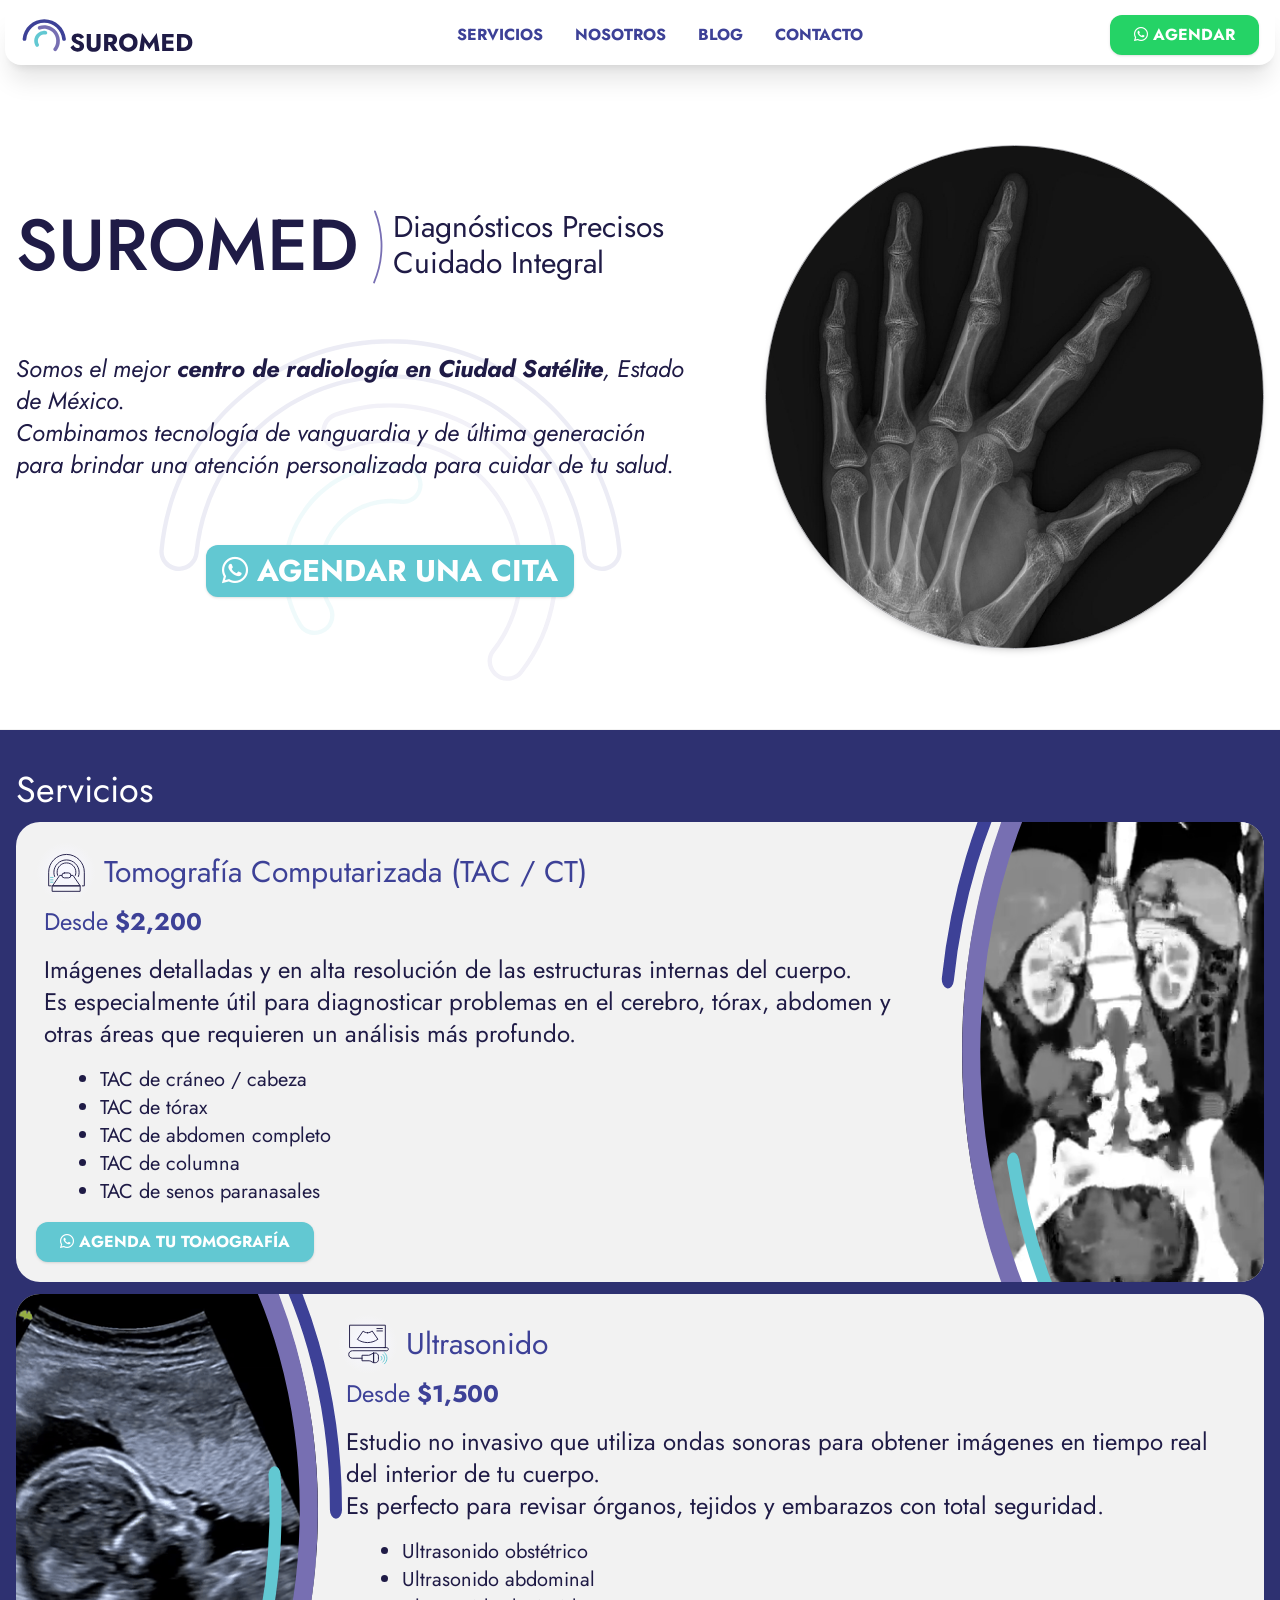
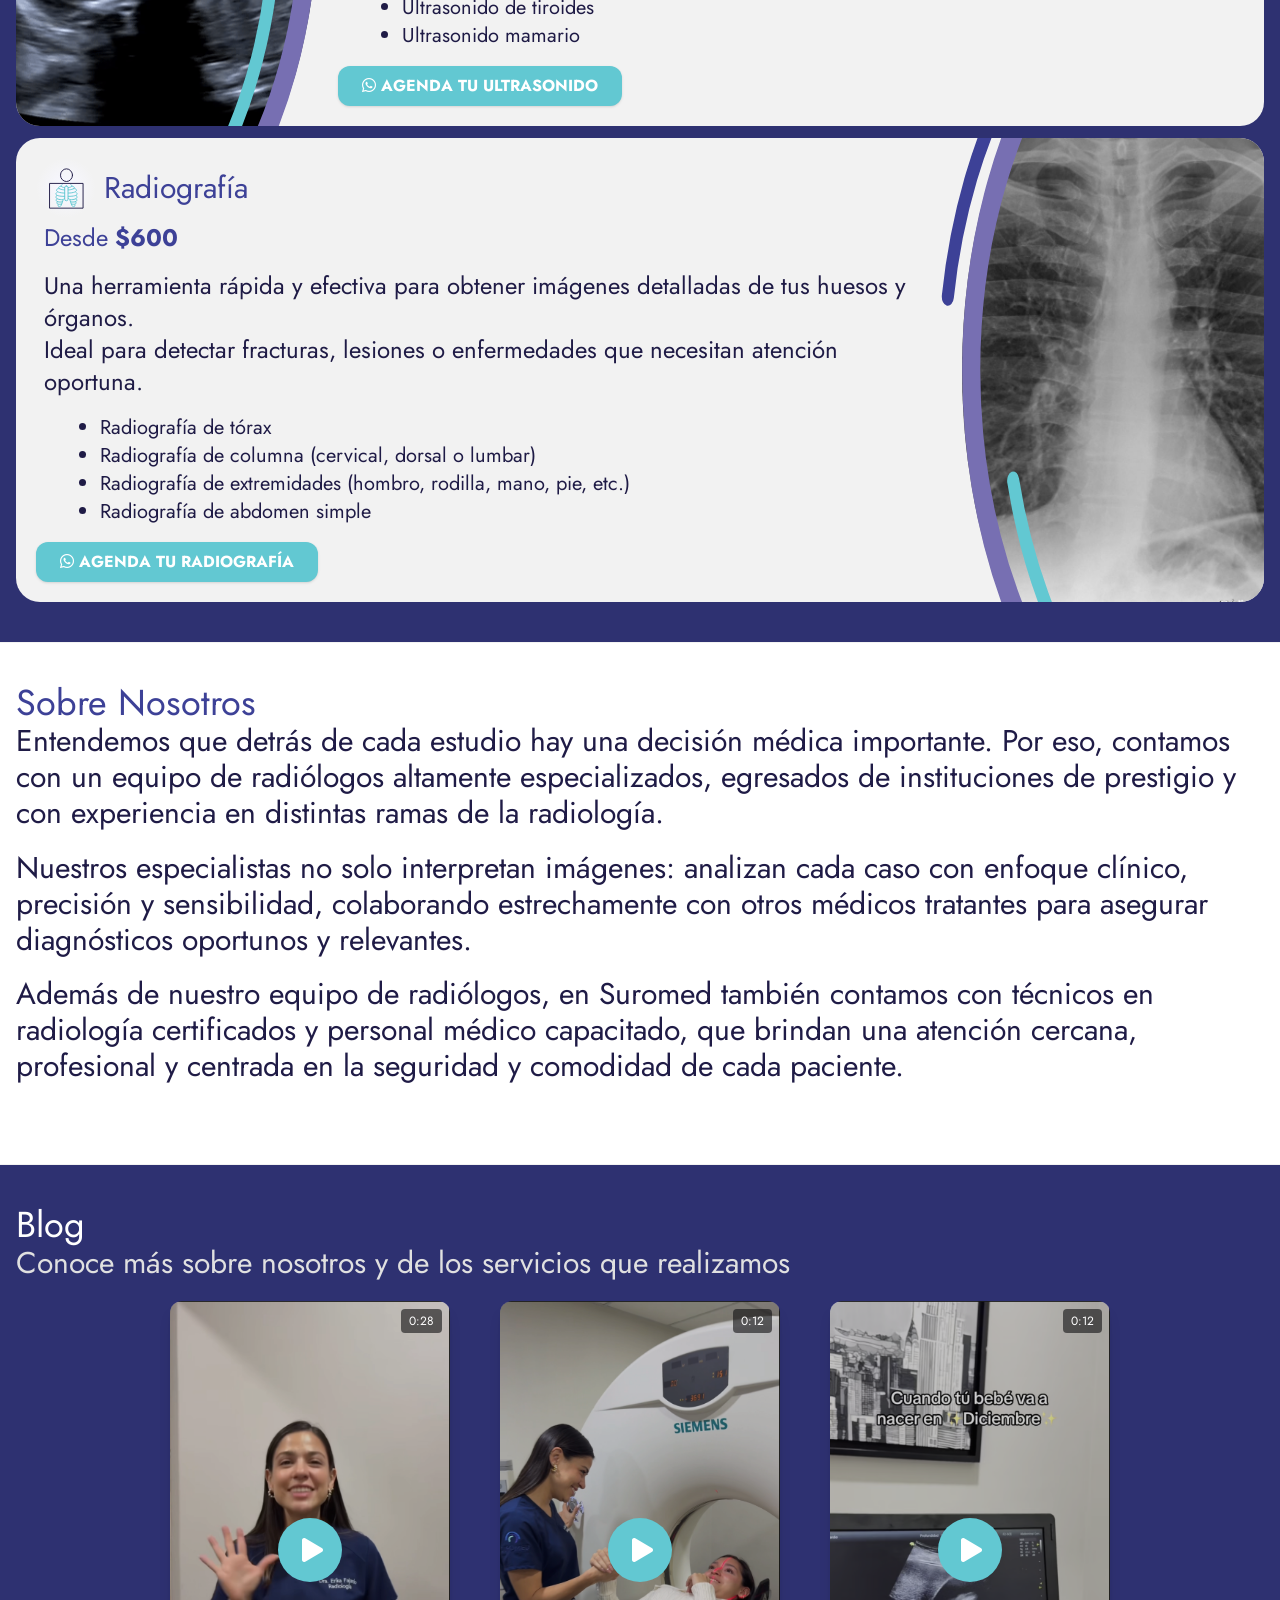
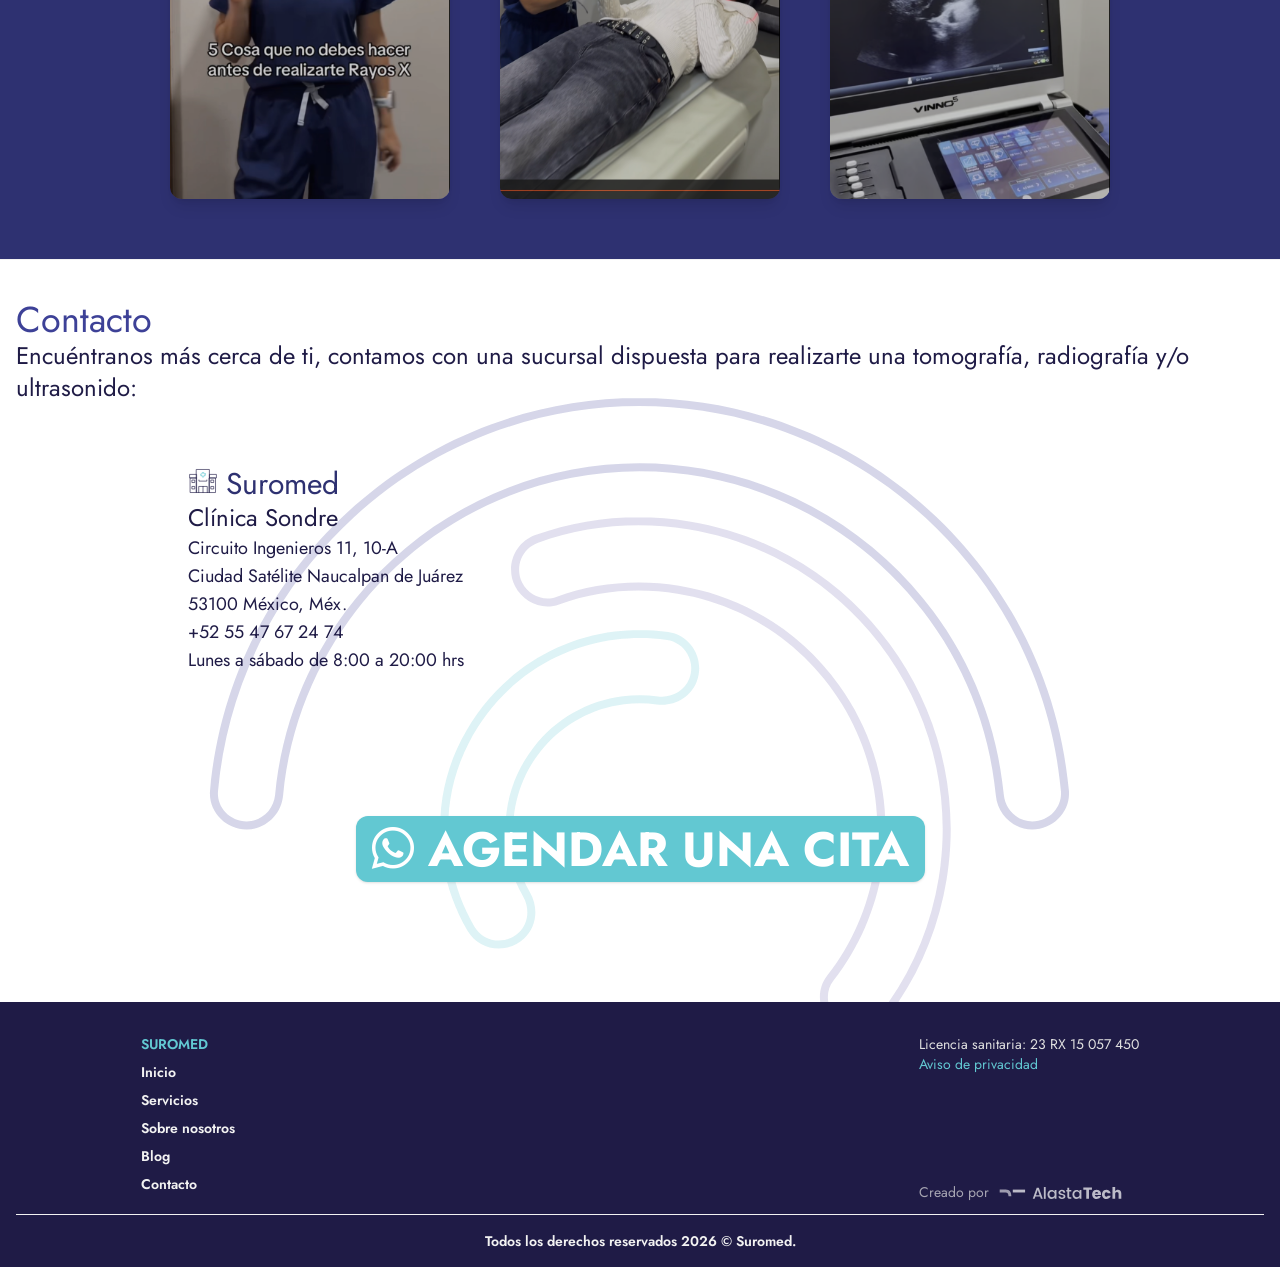
==== commit 9cdf2ed1: "v1.0.1" ====
--- a/index.html
+++ b/index.html
@@ -5,7 +5,7 @@
   <meta charset="UTF-8" />
   <meta name="viewport" content="width=device-width, initial-scale=1.0" />
   <!-- TODO: Put a better description for SEO here -->
-  <meta name="description" content="Suromed laboratorio médico" />
+  <meta name="description" content="Radiología Diagnóstica" />
   <link rel="icon" type="image/svg+xml" href="/logos/logo_color_mark.svg" />
   <title>Suromed</title>
   <link rel="preconnect" href="https://fonts.googleapis.com">
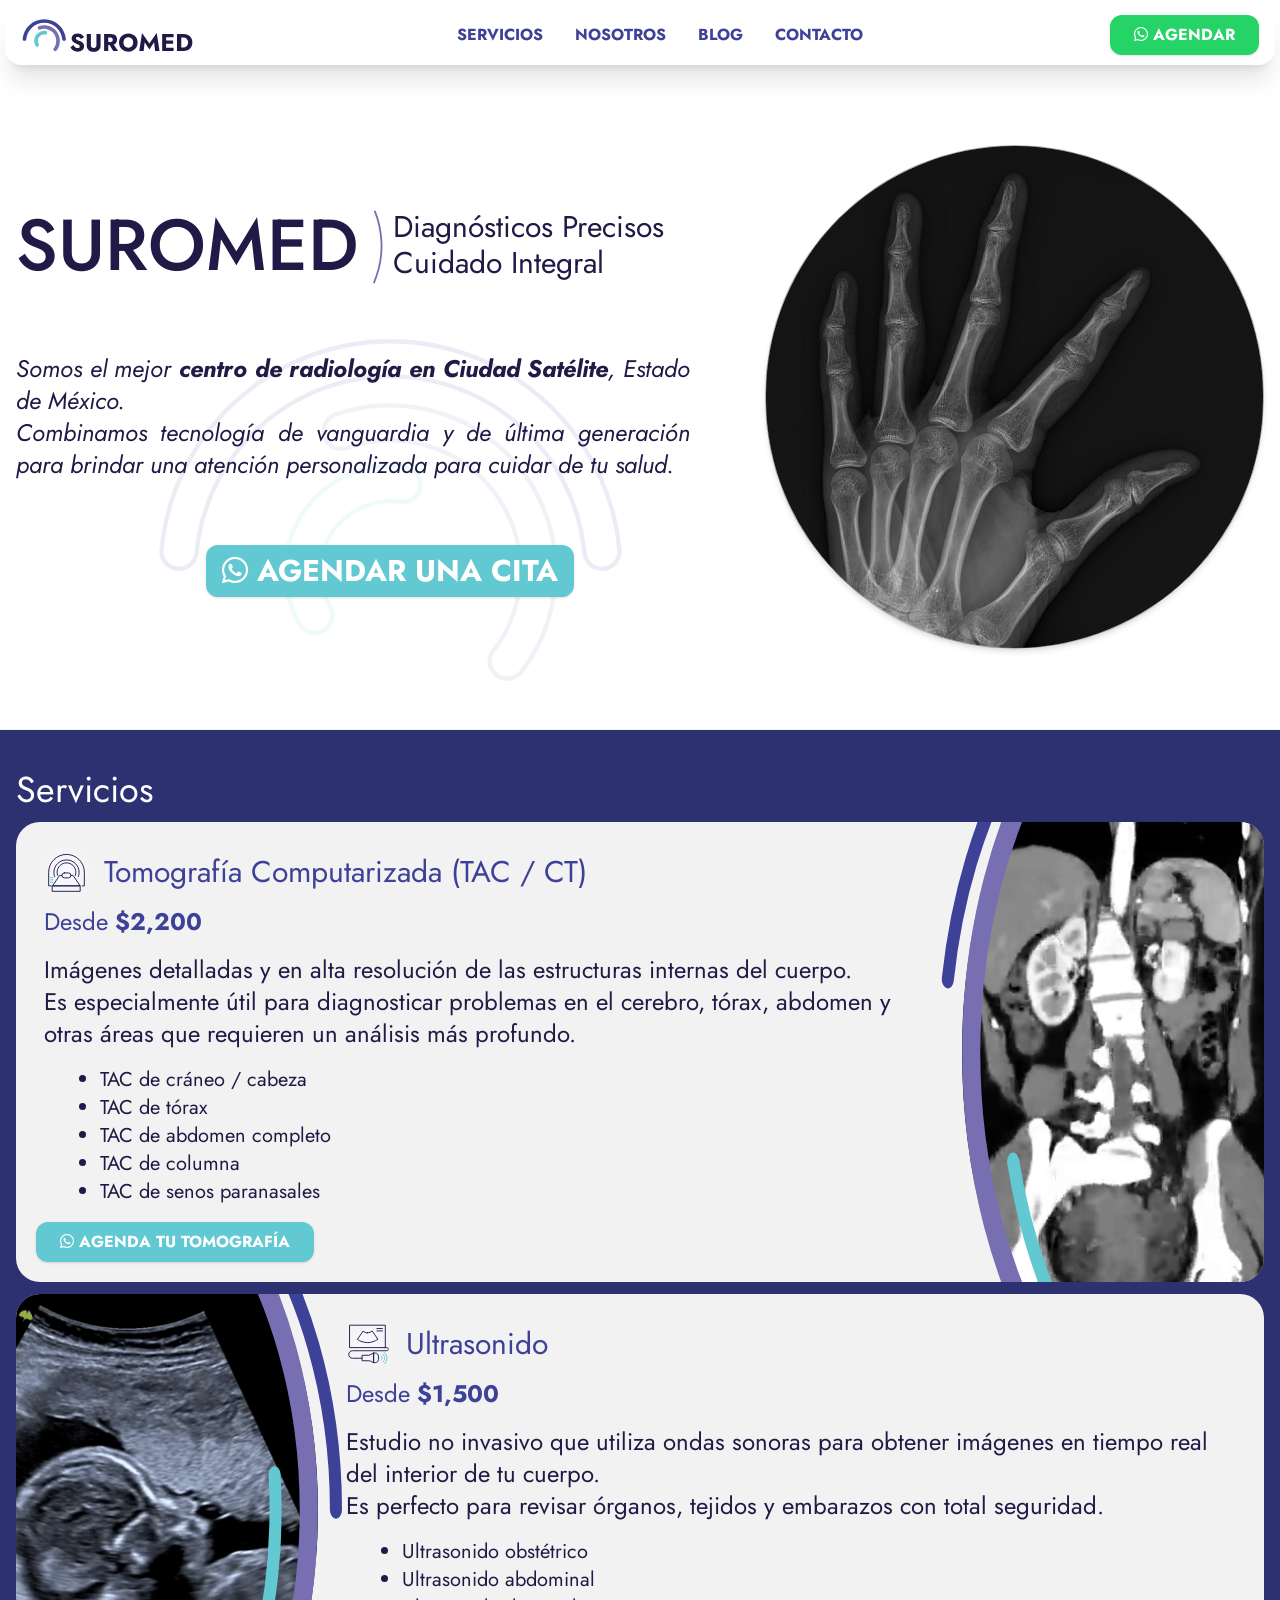
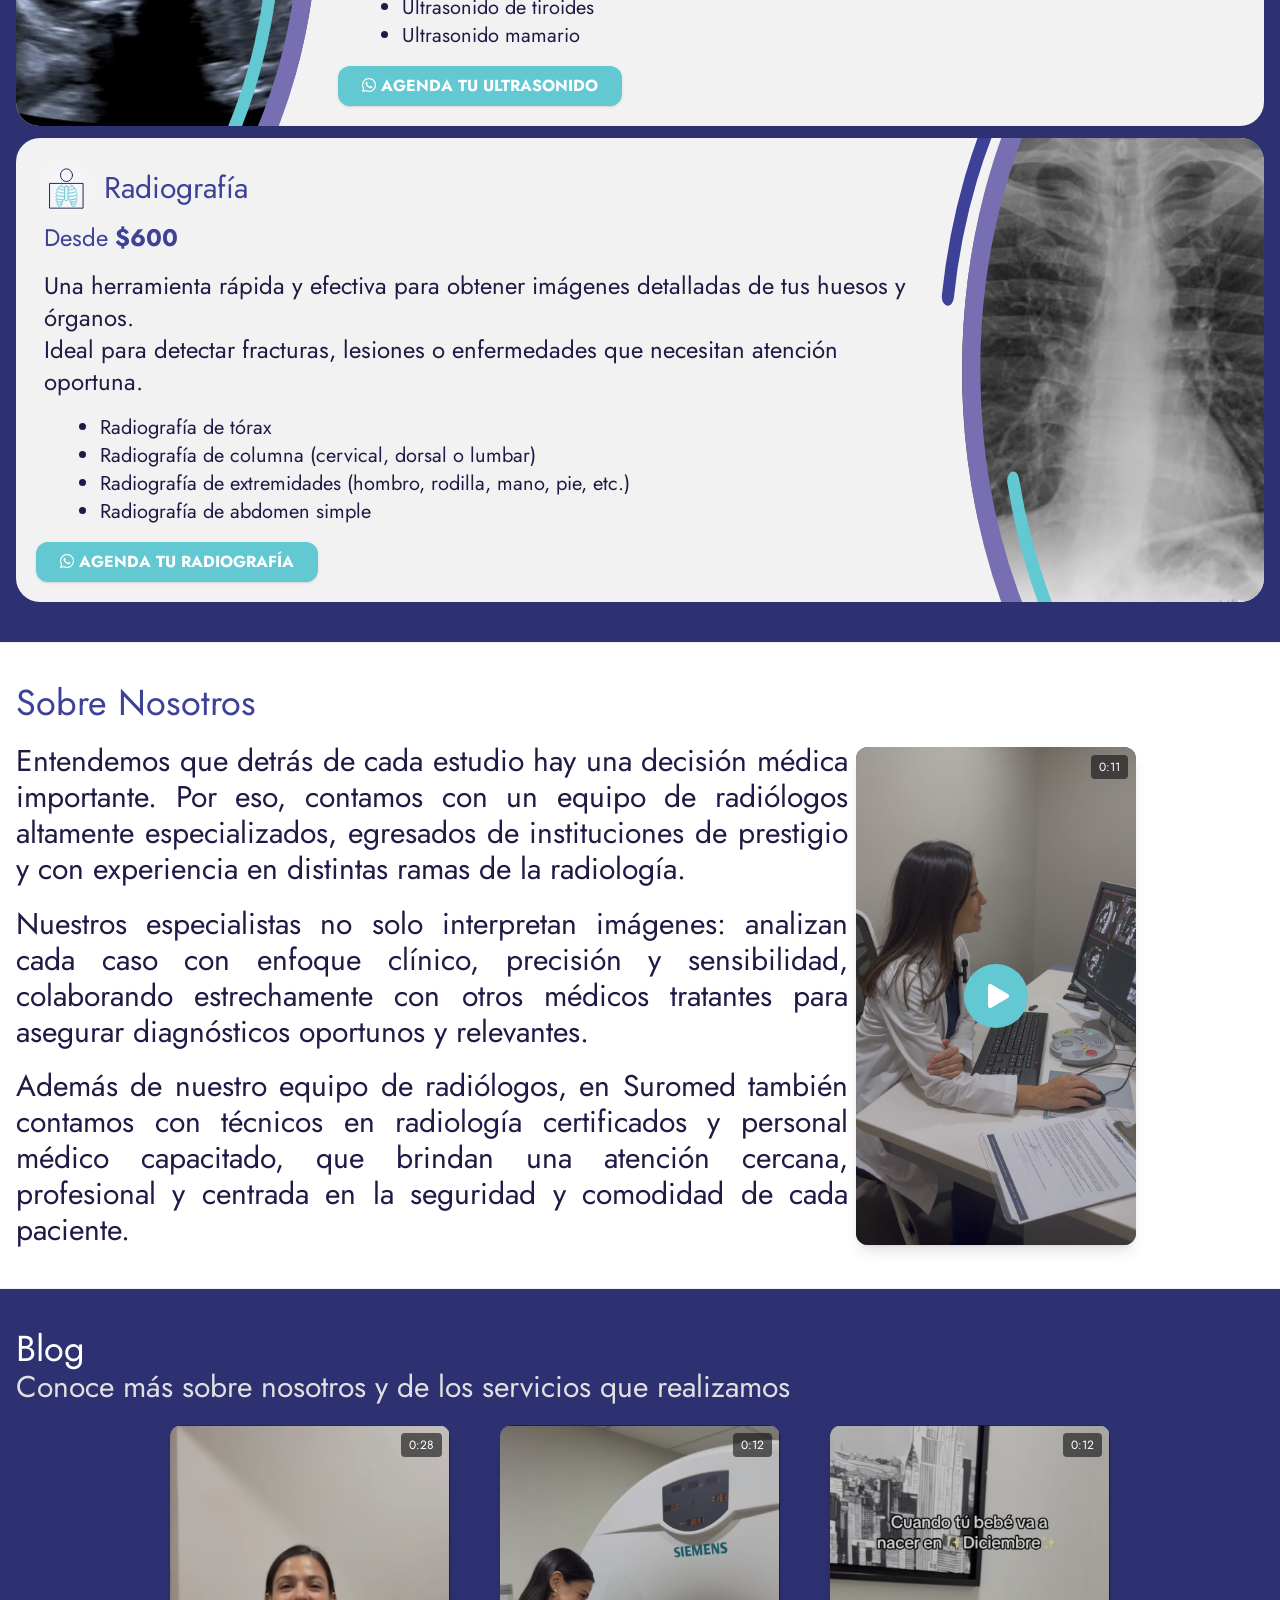
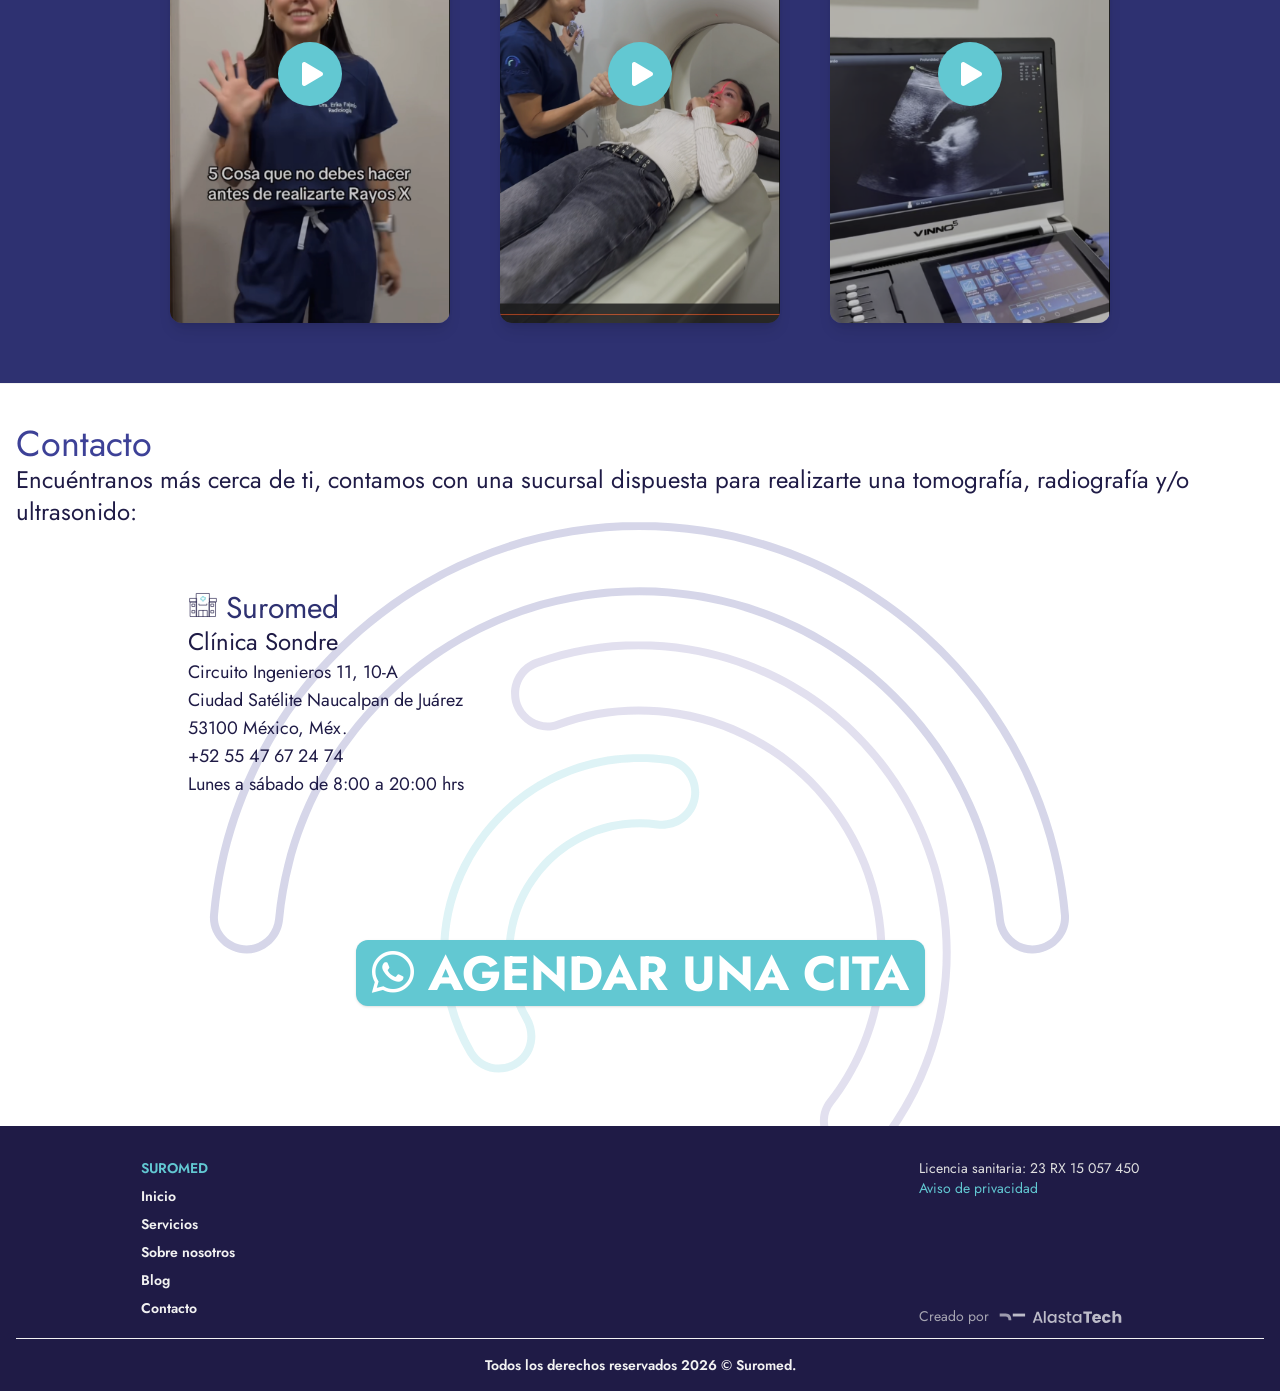
==== commit f6ced921: "v1.0.2" ====
--- a/index.html
+++ b/index.html
@@ -11,8 +11,8 @@
   <link rel="preconnect" href="https://fonts.googleapis.com">
   <link rel="preconnect" href="https://fonts.gstatic.com" crossorigin>
   <link href="https://fonts.googleapis.com/css2?family=Jost:ital,wght@0,100..900;1,100..900&display=swap" rel="stylesheet">
-  <script type="module" crossorigin src="/assets/index-VJXp-sof.js"></script>
-  <link rel="stylesheet" crossorigin href="/assets/index-DG-K0jHF.css">
+  <script type="module" crossorigin src="/assets/index-BU49stI0.js"></script>
+  <link rel="stylesheet" crossorigin href="/assets/index-D7niilju.css">
 </head>
 
 <!-- Google tag (gtag.js) -->
--- a/assets/index-D7niilju.css
+++ b/assets/index-D7niilju.css
@@ -0,0 +1,4 @@
+*,:before,:after{--tw-border-spacing-x: 0;--tw-border-spacing-y: 0;--tw-translate-x: 0;--tw-translate-y: 0;--tw-rotate: 0;--tw-skew-x: 0;--tw-skew-y: 0;--tw-scale-x: 1;--tw-scale-y: 1;--tw-pan-x: ;--tw-pan-y: ;--tw-pinch-zoom: ;--tw-scroll-snap-strictness: proximity;--tw-gradient-from-position: ;--tw-gradient-via-position: ;--tw-gradient-to-position: ;--tw-ordinal: ;--tw-slashed-zero: ;--tw-numeric-figure: ;--tw-numeric-spacing: ;--tw-numeric-fraction: ;--tw-ring-inset: ;--tw-ring-offset-width: 0px;--tw-ring-offset-color: #fff;--tw-ring-color: rgb(59 130 246 / .5);--tw-ring-offset-shadow: 0 0 #0000;--tw-ring-shadow: 0 0 #0000;--tw-shadow: 0 0 #0000;--tw-shadow-colored: 0 0 #0000;--tw-blur: ;--tw-brightness: ;--tw-contrast: ;--tw-grayscale: ;--tw-hue-rotate: ;--tw-invert: ;--tw-saturate: ;--tw-sepia: ;--tw-drop-shadow: ;--tw-backdrop-blur: ;--tw-backdrop-brightness: ;--tw-backdrop-contrast: ;--tw-backdrop-grayscale: ;--tw-backdrop-hue-rotate: ;--tw-backdrop-invert: ;--tw-backdrop-opacity: ;--tw-backdrop-saturate: ;--tw-backdrop-sepia: ;--tw-contain-size: ;--tw-contain-layout: ;--tw-contain-paint: ;--tw-contain-style: }::backdrop{--tw-border-spacing-x: 0;--tw-border-spacing-y: 0;--tw-translate-x: 0;--tw-translate-y: 0;--tw-rotate: 0;--tw-skew-x: 0;--tw-skew-y: 0;--tw-scale-x: 1;--tw-scale-y: 1;--tw-pan-x: ;--tw-pan-y: ;--tw-pinch-zoom: ;--tw-scroll-snap-strictness: proximity;--tw-gradient-from-position: ;--tw-gradient-via-position: ;--tw-gradient-to-position: ;--tw-ordinal: ;--tw-slashed-zero: ;--tw-numeric-figure: ;--tw-numeric-spacing: ;--tw-numeric-fraction: ;--tw-ring-inset: ;--tw-ring-offset-width: 0px;--tw-ring-offset-color: #fff;--tw-ring-color: rgb(59 130 246 / .5);--tw-ring-offset-shadow: 0 0 #0000;--tw-ring-shadow: 0 0 #0000;--tw-shadow: 0 0 #0000;--tw-shadow-colored: 0 0 #0000;--tw-blur: ;--tw-brightness: ;--tw-contrast: ;--tw-grayscale: ;--tw-hue-rotate: ;--tw-invert: ;--tw-saturate: ;--tw-sepia: ;--tw-drop-shadow: ;--tw-backdrop-blur: ;--tw-backdrop-brightness: ;--tw-backdrop-contrast: ;--tw-backdrop-grayscale: ;--tw-backdrop-hue-rotate: ;--tw-backdrop-invert: ;--tw-backdrop-opacity: ;--tw-backdrop-saturate: ;--tw-backdrop-sepia: ;--tw-contain-size: ;--tw-contain-layout: ;--tw-contain-paint: ;--tw-contain-style: }*,:before,:after{box-sizing:border-box;border-width:0;border-style:solid;border-color:currentColor}:before,:after{--tw-content: ""}html,:host{line-height:1.5;-webkit-text-size-adjust:100%;-moz-tab-size:4;-o-tab-size:4;tab-size:4;font-family:Jost,ui-sans-serif,system-ui,sans-serif,"Apple Color Emoji","Segoe UI Emoji",Segoe UI Symbol,"Noto Color Emoji";font-feature-settings:normal;font-variation-settings:normal;-webkit-tap-highlight-color:transparent}body{margin:0;line-height:inherit}hr{height:0;color:inherit;border-top-width:1px}abbr:where([title]){-webkit-text-decoration:underline dotted;text-decoration:underline dotted}h1,h2,h3,h4,h5,h6{font-size:inherit;font-weight:inherit}a{color:inherit;text-decoration:inherit}code,kbd,samp,pre{font-family:ui-monospace,SFMono-Regular,Menlo,Monaco,Consolas,Liberation Mono,Courier New,monospace;font-feature-settings:normal;font-variation-settings:normal;font-size:1em}table{text-indent:0;border-color:inherit;border-collapse:collapse}button,input,optgroup,select,textarea{font-family:inherit;font-feature-settings:inherit;font-variation-settings:inherit;font-size:100%;font-weight:inherit;line-height:inherit;letter-spacing:inherit;color:inherit;margin:0;padding:0}button,select{text-transform:none}button,input:where([type=button]),input:where([type=reset]),input:where([type=submit]){-webkit-appearance:button;background-color:transparent;background-image:none}:-moz-focusring{outline:auto}:-moz-ui-invalid{box-shadow:none}blockquote,dl,dd,h1,h2,h3,h4,h5,h6,hr,figure,p,pre{margin:0}fieldset{margin:0;padding:0}ol,ul,menu{list-style:none;margin:0;padding:0}dialog{padding:0}textarea{resize:vertical}input::-moz-placeholder,textarea::-moz-placeholder{opacity:1;color:#9ca3af}input::placeholder,textarea::placeholder{opacity:1;color:#9ca3af}button,[role=button]{cursor:pointer}:disabled{cursor:default}img,svg,video,canvas,audio,iframe,embed,object{display:block;vertical-align:middle}img,video{max-width:100%;height:auto}[hidden]:where(:not([hidden=until-found])){display:none}h1{font-size:3rem;line-height:1}h2{font-size:2.25rem;line-height:2.5rem}h3{font-size:1.875rem;line-height:2.25rem}h4{font-size:1.5rem;line-height:2rem}h5{font-size:1.25rem;line-height:1.75rem}h6{font-size:1.125rem;line-height:1.75rem}p{font-size:1rem;line-height:1.5rem}.container{width:100%;padding-right:1rem;padding-left:1rem}@media (min-width: 640px){.container{max-width:640px}}@media (min-width: 768px){.container{max-width:768px}}@media (min-width: 1024px){.container{max-width:1024px}}@media (min-width: 1280px){.container{max-width:1280px}}.visible{visibility:visible}.invisible{visibility:hidden}.absolute{position:absolute}.relative{position:relative}.sticky{position:sticky}.inset-0{top:0;right:0;bottom:0;left:0}.inset-x-0{left:0;right:0}.bottom-0{bottom:0}.left-0{left:0}.right-0{right:0}.right-2{right:.5rem}.top-0{top:0}.top-2{top:.5rem}.-z-50{z-index:-50}.z-10{z-index:10}.z-20{z-index:20}.z-50{z-index:50}.order-first{order:-9999}.float-end{float:inline-end}.-my-5{margin-top:-1.25rem;margin-bottom:-1.25rem}.mx-\[-10px\]{margin-left:-10px;margin-right:-10px}.mx-\[-90px\]{margin-left:-90px;margin-right:-90px}.mx-\[2\%\]{margin-left:2%;margin-right:2%}.mx-auto{margin-left:auto;margin-right:auto}.my-20{margin-top:5rem;margin-bottom:5rem}.my-3{margin-top:.75rem;margin-bottom:.75rem}.my-4{margin-top:1rem;margin-bottom:1rem}.my-\[-250px\]{margin-top:-250px;margin-bottom:-250px}.my-\[-500px\]{margin-top:-500px;margin-bottom:-500px}.my-\[20px\]{margin-top:20px;margin-bottom:20px}.my-auto{margin-top:auto;margin-bottom:auto}.-ml-5{margin-left:-1.25rem}.-ml-6{margin-left:-1.5rem}.-mr-5{margin-right:-1.25rem}.-mr-6{margin-right:-1.5rem}.-mt-10{margin-top:-2.5rem}.mb-10{margin-bottom:2.5rem}.mb-2{margin-bottom:.5rem}.mb-3{margin-bottom:.75rem}.mb-\[-180px\]{margin-bottom:-180px}.mb-\[-300px\]{margin-bottom:-300px}.ml-1{margin-left:.25rem}.ml-16{margin-left:4rem}.ml-2{margin-left:.5rem}.ml-4{margin-left:1rem}.ml-\[10px\]{margin-left:10px}.ml-auto{margin-left:auto}.mr-1{margin-right:.25rem}.mr-2{margin-right:.5rem}.mt-16{margin-top:4rem}.mt-3{margin-top:.75rem}.mt-5{margin-top:1.25rem}.mt-\[4px\]{margin-top:4px}.mt-auto{margin-top:auto}.line-clamp-2{overflow:hidden;display:-webkit-box;-webkit-box-orient:vertical;-webkit-line-clamp:2}.block{display:block}.inline-block{display:inline-block}.flex{display:flex}.grid{display:grid}.hidden{display:none}.h-10{height:2.5rem}.h-16{height:4rem}.h-2{height:.5rem}.h-3\/4{height:75%}.h-32{height:8rem}.h-\[2em\]{height:2em}.h-\[55px\]{height:55px}.h-\[60px\]{height:60px}.h-\[6rem\]{height:6rem}.h-full{height:100%}.max-h-\[1em\]{max-height:1em}.w-1\/2{width:50%}.w-1\/3{width:33.333333%}.w-1\/4{width:25%}.w-1\/5{width:20%}.w-16{width:4rem}.w-2\/3{width:66.666667%}.w-2\/5{width:40%}.w-3\/5{width:60%}.w-4\/5{width:80%}.w-\[280px\]{width:280px}.w-\[2em\]{width:2em}.w-\[90\%\]{width:90%}.w-full{width:100%}.min-w-\[20\%\]{min-width:20%}.flex-grow{flex-grow:1}.cursor-pointer{cursor:pointer}.touch-none{touch-action:none}.list-disc{list-style-type:disc}.list-none{list-style-type:none}.grid-cols-1{grid-template-columns:repeat(1,minmax(0,1fr))}.flex-col{flex-direction:column}.flex-wrap{flex-wrap:wrap}.place-content-center{place-content:center}.place-items-center{place-items:center}.items-center{align-items:center}.justify-end{justify-content:flex-end}.justify-center{justify-content:center}.justify-between{justify-content:space-between}.gap-0{gap:0px}.gap-3{gap:.75rem}.self-center{align-self:center}.overflow-hidden{overflow:hidden}.overflow-x-auto{overflow-x:auto}.rounded{border-radius:.25rem}.rounded-2xl{border-radius:1rem}.rounded-3xl{border-radius:1.5rem}.rounded-full{border-radius:9999px}.rounded-md{border-radius:.375rem}.rounded-xl{border-radius:.75rem}.border{border-width:1px}.border-solid{border-style:solid}.border-gray-dark{--tw-border-opacity: 1;border-color:rgb(170 170 175 / var(--tw-border-opacity, 1))}.border-gray-light{--tw-border-opacity: 1;border-color:rgb(242 242 242 / var(--tw-border-opacity, 1))}.border-transparent{border-color:transparent}.bg-acqua{--tw-bg-opacity: 1;background-color:rgb(98 200 210 / var(--tw-bg-opacity, 1))}.bg-black\/20{background-color:#0f0f1133}.bg-black\/60{background-color:#0f0f1199}.bg-gray-light{--tw-bg-opacity: 1;background-color:rgb(242 242 242 / var(--tw-bg-opacity, 1))}.bg-greenwhats{--tw-bg-opacity: 1;background-color:rgb(37 211 102 / var(--tw-bg-opacity, 1))}.bg-midnight{--tw-bg-opacity: 1;background-color:rgb(31 27 70 / var(--tw-bg-opacity, 1))}.bg-purple{--tw-bg-opacity: 1;background-color:rgb(61 65 151 / var(--tw-bg-opacity, 1))}.bg-purple-dark{--tw-bg-opacity: 1;background-color:rgb(46 49 113 / var(--tw-bg-opacity, 1))}.bg-transparent{background-color:transparent}.bg-white{--tw-bg-opacity: 1;background-color:rgb(255 255 255 / var(--tw-bg-opacity, 1))}.bg-white\/20{background-color:#fff3}.bg-white\/\[\.79\]{background-color:#ffffffc9}.bg-white\/\[\.9\]{background-color:#ffffffe6}.bg-\[radial-gradient\(closest-side\,\#f7f7ff_20\%\,transparent\)\]{background-image:radial-gradient(closest-side,#f7f7ff 20%,transparent)}.bg-gradient-to-t{background-image:linear-gradient(to top,var(--tw-gradient-stops))}.from-black\/80{--tw-gradient-from: rgb(15 15 17 / .8) var(--tw-gradient-from-position);--tw-gradient-to: rgb(15 15 17 / 0) var(--tw-gradient-to-position);--tw-gradient-stops: var(--tw-gradient-from), var(--tw-gradient-to)}.to-transparent{--tw-gradient-to: transparent var(--tw-gradient-to-position)}.bg-center{background-position:center}.bg-no-repeat{background-repeat:no-repeat}.stroke-acqua{stroke:#62c8d2}.stroke-liliac{stroke:#776fb2}.stroke-purple{stroke:#3d4197}.object-cover{-o-object-fit:cover;object-fit:cover}.p-0{padding:0}.p-2{padding:.5rem}.p-4{padding:1rem}.p-5{padding:1.25rem}.px-0{padding-left:0;padding-right:0}.px-2{padding-left:.5rem;padding-right:.5rem}.px-3{padding-left:.75rem;padding-right:.75rem}.px-4{padding-left:1rem;padding-right:1rem}.px-6{padding-left:1.5rem;padding-right:1.5rem}.px-\[10px\]{padding-left:10px;padding-right:10px}.px-\[5px\]{padding-left:5px;padding-right:5px}.px-\[90px\]{padding-left:90px;padding-right:90px}.py-1{padding-top:.25rem;padding-bottom:.25rem}.py-10{padding-top:2.5rem;padding-bottom:2.5rem}.py-2{padding-top:.5rem;padding-bottom:.5rem}.py-20{padding-top:5rem;padding-bottom:5rem}.py-4{padding-top:1rem;padding-bottom:1rem}.py-\[250px\]{padding-top:250px;padding-bottom:250px}.py-\[500px\]{padding-top:500px;padding-bottom:500px}.pb-2{padding-bottom:.5rem}.pb-3{padding-bottom:.75rem}.pb-\[180px\]{padding-bottom:180px}.pb-\[300px\]{padding-bottom:300px}.pt-8{padding-top:2rem}.pt-\[5px\]{padding-top:5px}.text-center{text-align:center}.text-justify{text-align:justify}.align-middle{vertical-align:middle}.text-2xl{font-size:1.5rem;line-height:2rem}.text-3xl{font-size:1.875rem;line-height:2.25rem}.text-5xl{font-size:3rem;line-height:1}.text-7xl{font-size:4.5rem;line-height:1}.text-base{font-size:1rem;line-height:1.5rem}.text-lg{font-size:1.125rem;line-height:1.75rem}.text-sm{font-size:.875rem;line-height:1.25rem}.text-xl{font-size:1.25rem;line-height:1.75rem}.text-xs{font-size:.75rem;line-height:1rem}.font-bold{font-weight:700}.font-light{font-weight:300}.font-medium{font-weight:500}.font-semibold{font-weight:600}.uppercase{text-transform:uppercase}.italic{font-style:italic}.leading-none{line-height:1}.text-acqua{--tw-text-opacity: 1;color:rgb(98 200 210 / var(--tw-text-opacity, 1))}.text-gray{--tw-text-opacity: 1;color:rgb(224 224 224 / var(--tw-text-opacity, 1))}.text-gray-light{--tw-text-opacity: 1;color:rgb(242 242 242 / var(--tw-text-opacity, 1))}.text-midnight{--tw-text-opacity: 1;color:rgb(31 27 70 / var(--tw-text-opacity, 1))}.text-purple{--tw-text-opacity: 1;color:rgb(61 65 151 / var(--tw-text-opacity, 1))}.text-purple-dark{--tw-text-opacity: 1;color:rgb(46 49 113 / var(--tw-text-opacity, 1))}.text-white{--tw-text-opacity: 1;color:rgb(255 255 255 / var(--tw-text-opacity, 1))}.antialiased{-webkit-font-smoothing:antialiased;-moz-osx-font-smoothing:grayscale}.opacity-0{opacity:0}.opacity-100{opacity:1}.opacity-70{opacity:.7}.bg-blend-lighten{background-blend-mode:lighten}.shadow{--tw-shadow: 0 1px 3px 0 rgb(0 0 0 / .1), 0 1px 2px -1px rgb(0 0 0 / .1);--tw-shadow-colored: 0 1px 3px 0 var(--tw-shadow-color), 0 1px 2px -1px var(--tw-shadow-color);box-shadow:var(--tw-ring-offset-shadow, 0 0 #0000),var(--tw-ring-shadow, 0 0 #0000),var(--tw-shadow)}.shadow-lg{--tw-shadow: 0 10px 15px -3px rgb(0 0 0 / .1), 0 4px 6px -4px rgb(0 0 0 / .1);--tw-shadow-colored: 0 10px 15px -3px var(--tw-shadow-color), 0 4px 6px -4px var(--tw-shadow-color);box-shadow:var(--tw-ring-offset-shadow, 0 0 #0000),var(--tw-ring-shadow, 0 0 #0000),var(--tw-shadow)}.shadow-md{--tw-shadow: 0 4px 6px -1px rgb(0 0 0 / .1), 0 2px 4px -2px rgb(0 0 0 / .1);--tw-shadow-colored: 0 4px 6px -1px var(--tw-shadow-color), 0 2px 4px -2px var(--tw-shadow-color);box-shadow:var(--tw-ring-offset-shadow, 0 0 #0000),var(--tw-ring-shadow, 0 0 #0000),var(--tw-shadow)}.shadow-xl{--tw-shadow: 0 20px 25px -5px rgb(0 0 0 / .1), 0 8px 10px -6px rgb(0 0 0 / .1);--tw-shadow-colored: 0 20px 25px -5px var(--tw-shadow-color), 0 8px 10px -6px var(--tw-shadow-color);box-shadow:var(--tw-ring-offset-shadow, 0 0 #0000),var(--tw-ring-shadow, 0 0 #0000),var(--tw-shadow)}.outline-none{outline:2px solid transparent;outline-offset:2px}.transition-all{transition-property:all;transition-timing-function:cubic-bezier(.4,0,.2,1);transition-duration:.15s}.transition-colors{transition-property:color,background-color,border-color,text-decoration-color,fill,stroke;transition-timing-function:cubic-bezier(.4,0,.2,1);transition-duration:.15s}.duration-100{transition-duration:.1s}.duration-150{transition-duration:.15s}.duration-300{transition-duration:.3s}.ease-linear{transition-timing-function:linear}.banner-image-clip-right{clip-path:ellipse(100% 100% at 0% 50%)}.banner-image-clip-left{clip-path:ellipse(100% 100% at 100% 50%)}.hover\:scale-110:hover{--tw-scale-x: 1.1;--tw-scale-y: 1.1;transform:translate(var(--tw-translate-x),var(--tw-translate-y)) rotate(var(--tw-rotate)) skew(var(--tw-skew-x)) skewY(var(--tw-skew-y)) scaleX(var(--tw-scale-x)) scaleY(var(--tw-scale-y))}.hover\:bg-acqua-light:hover{--tw-bg-opacity: 1;background-color:rgb(161 222 228 / var(--tw-bg-opacity, 1))}.hover\:bg-black\/40:hover{background-color:#0f0f1166}.hover\:text-acqua:hover{--tw-text-opacity: 1;color:rgb(98 200 210 / var(--tw-text-opacity, 1))}.hover\:text-acqua-light:hover{--tw-text-opacity: 1;color:rgb(161 222 228 / var(--tw-text-opacity, 1))}.hover\:text-gray-dark:hover{--tw-text-opacity: 1;color:rgb(170 170 175 / var(--tw-text-opacity, 1))}.hover\:text-purple-light:hover{--tw-text-opacity: 1;color:rgb(177 179 213 / var(--tw-text-opacity, 1))}.hover\:shadow-lg:hover{--tw-shadow: 0 10px 15px -3px rgb(0 0 0 / .1), 0 4px 6px -4px rgb(0 0 0 / .1);--tw-shadow-colored: 0 10px 15px -3px var(--tw-shadow-color), 0 4px 6px -4px var(--tw-shadow-color);box-shadow:var(--tw-ring-offset-shadow, 0 0 #0000),var(--tw-ring-shadow, 0 0 #0000),var(--tw-shadow)}.focus\:outline-none:focus{outline:2px solid transparent;outline-offset:2px}.active\:bg-acqua-dark:active{--tw-bg-opacity: 1;background-color:rgb(74 150 158 / var(--tw-bg-opacity, 1))}.active\:bg-greenwhats-dark:active{--tw-bg-opacity: 1;background-color:rgb(18 140 126 / var(--tw-bg-opacity, 1))}.group:hover .group-hover\:bg-acqua-light{--tw-bg-opacity: 1;background-color:rgb(161 222 228 / var(--tw-bg-opacity, 1))}@media not all and (min-width: 1280px){.max-xl\:text-xl{font-size:1.25rem;line-height:1.75rem}}@media not all and (min-width: 1024px){.max-lg\:order-last{order:9999}.max-lg\:h-\[4rem\]{height:4rem}.max-lg\:w-full{width:100%}.max-lg\:flex-col{flex-direction:column}.max-lg\:rounded-b-2xl{border-bottom-right-radius:1rem;border-bottom-left-radius:1rem}.max-lg\:rounded-b-none{border-bottom-right-radius:0;border-bottom-left-radius:0}.max-lg\:pt-\[20px\]{padding-top:20px}.max-lg\:text-5xl{font-size:3rem;line-height:1}}@media not all and (min-width: 768px){.max-md\:hidden{display:none}.max-md\:h-\[3rem\]{height:3rem}.max-md\:h-\[4rem\]{height:4rem}.max-md\:max-w-\[150\%\]{max-width:150%}.max-md\:justify-center{justify-content:center}.max-md\:text-4xl{font-size:2.25rem;line-height:2.5rem}.max-md\:text-base{font-size:1rem;line-height:1.5rem}}@media not all and (min-width: 640px){.max-sm\:my-6{margin-top:1.5rem;margin-bottom:1.5rem}.max-sm\:my-\[10px\]{margin-top:10px;margin-bottom:10px}.max-sm\:mb-5{margin-bottom:1.25rem}.max-sm\:mt-6{margin-top:1.5rem}.max-sm\:mt-\[48px\]{margin-top:48px}.max-sm\:hidden{display:none}.max-sm\:w-4\/5{width:80%}.max-sm\:w-\[calc\(100\%-8rem\)\]{width:calc(100% - 8rem)}.max-sm\:w-full{width:100%}.max-sm\:flex-col{flex-direction:column}.max-sm\:flex-wrap{flex-wrap:wrap}.max-sm\:content-center{align-content:center}.max-sm\:text-2xl{font-size:1.5rem;line-height:2rem}.max-sm\:text-4xl{font-size:2.25rem;line-height:2.5rem}.max-sm\:text-xl{font-size:1.25rem;line-height:1.75rem}.max-sm\:text-xs{font-size:.75rem;line-height:1rem}}@media not all and (min-width: 400px){.max-xs\:text-3xl{font-size:1.875rem;line-height:2.25rem}.max-xs\:text-lg{font-size:1.125rem;line-height:1.75rem}}@media (min-width: 400px){.xs\:inline{display:inline}}@media (min-width: 640px){@media not all and (min-width: 768px){.sm\:max-md\:my-10{margin-top:2.5rem;margin-bottom:2.5rem}.sm\:max-md\:mt-10{margin-top:2.5rem}}}@media (min-width: 768px){.md\:ml-4{margin-left:1rem}.md\:mr-4{margin-right:1rem}.md\:h-1{height:.25rem}.md\:w-3\/4{width:75%}.md\:justify-between{justify-content:space-between}.md\:p-0{padding:0}.md\:transition-opacity{transition-property:opacity;transition-timing-function:cubic-bezier(.4,0,.2,1);transition-duration:.15s}}@media (min-width: 1024px){.lg\:ml-auto{margin-left:auto}.lg\:mr-4{margin-right:1rem}.lg\:flex{display:flex}.lg\:hidden{display:none}.lg\:w-1\/3{width:33.333333%}.lg\:flex-row{flex-direction:row}.lg\:bg-opacity-0{--tw-bg-opacity: 0}.lg\:py-2{padding-top:.5rem;padding-bottom:.5rem}.lg\:shadow-none{--tw-shadow: 0 0 #0000;--tw-shadow-colored: 0 0 #0000;box-shadow:var(--tw-ring-offset-shadow, 0 0 #0000),var(--tw-ring-shadow, 0 0 #0000),var(--tw-shadow)}}@media (min-width: 1280px){.xl\:w-1\/4{width:25%}}/*! modern-normalize v3.0.1 | MIT License | https://github.com/sindresorhus/modern-normalize */*,:before,:after{box-sizing:border-box}html{line-height:1.15;-webkit-text-size-adjust:100%;-moz-tab-size:4;-o-tab-size:4;tab-size:4}body{margin:0}b,strong{font-weight:bolder}code,kbd,samp,pre{font-family:ui-monospace,SFMono-Regular,Consolas,Liberation Mono,Menlo,monospace;font-size:1em}small{font-size:80%}sub,sup{font-size:75%;line-height:0;position:relative;vertical-align:baseline}sub{bottom:-.25em}sup{top:-.5em}table{border-color:currentcolor}button,input,optgroup,select,textarea{font-family:inherit;font-size:100%;line-height:1.15;margin:0}button,[type=button],[type=reset],[type=submit]{-webkit-appearance:button}legend{padding:0}progress{vertical-align:baseline}::-webkit-inner-spin-button,::-webkit-outer-spin-button{height:auto}[type=search]{-webkit-appearance:textfield;outline-offset:-2px}::-webkit-search-decoration{-webkit-appearance:none}::-webkit-file-upload-button{-webkit-appearance:button;font:inherit}summary{display:list-item}/*!
+ * Font Awesome Free 5.15.3 by @fontawesome - https://fontawesome.com
+ * License - https://fontawesome.com/license/free (Icons: CC BY 4.0, Fonts: SIL OFL 1.1, Code: MIT License)
+ */.fa,.fab,.fad,.fal,.far,.fas{-moz-osx-font-smoothing:grayscale;-webkit-font-smoothing:antialiased;display:inline-block;font-style:normal;font-variant:normal;text-rendering:auto;line-height:1}.fa-lg{font-size:1.33333em;line-height:.75em;vertical-align:-.0667em}.fa-xs{font-size:.75em}.fa-sm{font-size:.875em}.fa-1x{font-size:1em}.fa-2x{font-size:2em}.fa-3x{font-size:3em}.fa-4x{font-size:4em}.fa-5x{font-size:5em}.fa-6x{font-size:6em}.fa-7x{font-size:7em}.fa-8x{font-size:8em}.fa-9x{font-size:9em}.fa-10x{font-size:10em}.fa-fw{text-align:center;width:1.25em}.fa-ul{list-style-type:none;margin-left:2.5em;padding-left:0}.fa-ul>li{position:relative}.fa-li{left:-2em;position:absolute;text-align:center;width:2em;line-height:inherit}.fa-border{border:.08em solid #eee;border-radius:.1em;padding:.2em .25em .15em}.fa-pull-left{float:left}.fa-pull-right{float:right}.fa.fa-pull-left,.fab.fa-pull-left,.fal.fa-pull-left,.far.fa-pull-left,.fas.fa-pull-left{margin-right:.3em}.fa.fa-pull-right,.fab.fa-pull-right,.fal.fa-pull-right,.far.fa-pull-right,.fas.fa-pull-right{margin-left:.3em}.fa-spin{animation:fa-spin 2s linear infinite}.fa-pulse{animation:fa-spin 1s steps(8) infinite}@keyframes fa-spin{0%{transform:rotate(0)}to{transform:rotate(1turn)}}.fa-rotate-90{-ms-filter:"progid:DXImageTransform.Microsoft.BasicImage(rotation=1)";transform:rotate(90deg)}.fa-rotate-180{-ms-filter:"progid:DXImageTransform.Microsoft.BasicImage(rotation=2)";transform:rotate(180deg)}.fa-rotate-270{-ms-filter:"progid:DXImageTransform.Microsoft.BasicImage(rotation=3)";transform:rotate(270deg)}.fa-flip-horizontal{-ms-filter:"progid:DXImageTransform.Microsoft.BasicImage(rotation=0, mirror=1)";transform:scaleX(-1)}.fa-flip-vertical{transform:scaleY(-1)}.fa-flip-both,.fa-flip-horizontal.fa-flip-vertical,.fa-flip-vertical{-ms-filter:"progid:DXImageTransform.Microsoft.BasicImage(rotation=2, mirror=1)"}.fa-flip-both,.fa-flip-horizontal.fa-flip-vertical{transform:scale(-1)}:root .fa-flip-both,:root .fa-flip-horizontal,:root .fa-flip-vertical,:root .fa-rotate-90,:root .fa-rotate-180,:root .fa-rotate-270{filter:none}.fa-stack{display:inline-block;height:2em;line-height:2em;position:relative;vertical-align:middle;width:2.5em}.fa-stack-1x,.fa-stack-2x{left:0;position:absolute;text-align:center;width:100%}.fa-stack-1x{line-height:inherit}.fa-stack-2x{font-size:2em}.fa-inverse{color:#fff}.fa-500px:before{content:""}.fa-accessible-icon:before{content:""}.fa-accusoft:before{content:""}.fa-acquisitions-incorporated:before{content:""}.fa-ad:before{content:""}.fa-address-book:before{content:""}.fa-address-card:before{content:""}.fa-adjust:before{content:""}.fa-adn:before{content:""}.fa-adversal:before{content:""}.fa-affiliatetheme:before{content:""}.fa-air-freshener:before{content:""}.fa-airbnb:before{content:""}.fa-algolia:before{content:""}.fa-align-center:before{content:""}.fa-align-justify:before{content:""}.fa-align-left:before{content:""}.fa-align-right:before{content:""}.fa-alipay:before{content:""}.fa-allergies:before{content:""}.fa-amazon:before{content:""}.fa-amazon-pay:before{content:""}.fa-ambulance:before{content:""}.fa-american-sign-language-interpreting:before{content:""}.fa-amilia:before{content:""}.fa-anchor:before{content:""}.fa-android:before{content:""}.fa-angellist:before{content:""}.fa-angle-double-down:before{content:""}.fa-angle-double-left:before{content:""}.fa-angle-double-right:before{content:""}.fa-angle-double-up:before{content:""}.fa-angle-down:before{content:""}.fa-angle-left:before{content:""}.fa-angle-right:before{content:""}.fa-angle-up:before{content:""}.fa-angry:before{content:""}.fa-angrycreative:before{content:""}.fa-angular:before{content:""}.fa-ankh:before{content:""}.fa-app-store:before{content:""}.fa-app-store-ios:before{content:""}.fa-apper:before{content:""}.fa-apple:before{content:""}.fa-apple-alt:before{content:""}.fa-apple-pay:before{content:""}.fa-archive:before{content:""}.fa-archway:before{content:""}.fa-arrow-alt-circle-down:before{content:""}.fa-arrow-alt-circle-left:before{content:""}.fa-arrow-alt-circle-right:before{content:""}.fa-arrow-alt-circle-up:before{content:""}.fa-arrow-circle-down:before{content:""}.fa-arrow-circle-left:before{content:""}.fa-arrow-circle-right:before{content:""}.fa-arrow-circle-up:before{content:""}.fa-arrow-down:before{content:""}.fa-arrow-left:before{content:""}.fa-arrow-right:before{content:""}.fa-arrow-up:before{content:""}.fa-arrows-alt:before{content:""}.fa-arrows-alt-h:before{content:""}.fa-arrows-alt-v:before{content:""}.fa-artstation:before{content:""}.fa-assistive-listening-systems:before{content:""}.fa-asterisk:before{content:""}.fa-asymmetrik:before{content:""}.fa-at:before{content:""}.fa-atlas:before{content:""}.fa-atlassian:before{content:""}.fa-atom:before{content:""}.fa-audible:before{content:""}.fa-audio-description:before{content:""}.fa-autoprefixer:before{content:""}.fa-avianex:before{content:""}.fa-aviato:before{content:""}.fa-award:before{content:""}.fa-aws:before{content:""}.fa-baby:before{content:""}.fa-baby-carriage:before{content:""}.fa-backspace:before{content:""}.fa-backward:before{content:""}.fa-bacon:before{content:""}.fa-bacteria:before{content:""}.fa-bacterium:before{content:""}.fa-bahai:before{content:""}.fa-balance-scale:before{content:""}.fa-balance-scale-left:before{content:""}.fa-balance-scale-right:before{content:""}.fa-ban:before{content:""}.fa-band-aid:before{content:""}.fa-bandcamp:before{content:""}.fa-barcode:before{content:""}.fa-bars:before{content:""}.fa-baseball-ball:before{content:""}.fa-basketball-ball:before{content:""}.fa-bath:before{content:""}.fa-battery-empty:before{content:""}.fa-battery-full:before{content:""}.fa-battery-half:before{content:""}.fa-battery-quarter:before{content:""}.fa-battery-three-quarters:before{content:""}.fa-battle-net:before{content:""}.fa-bed:before{content:""}.fa-beer:before{content:""}.fa-behance:before{content:""}.fa-behance-square:before{content:""}.fa-bell:before{content:""}.fa-bell-slash:before{content:""}.fa-bezier-curve:before{content:""}.fa-bible:before{content:""}.fa-bicycle:before{content:""}.fa-biking:before{content:""}.fa-bimobject:before{content:""}.fa-binoculars:before{content:""}.fa-biohazard:before{content:""}.fa-birthday-cake:before{content:""}.fa-bitbucket:before{content:""}.fa-bitcoin:before{content:""}.fa-bity:before{content:""}.fa-black-tie:before{content:""}.fa-blackberry:before{content:""}.fa-blender:before{content:""}.fa-blender-phone:before{content:""}.fa-blind:before{content:""}.fa-blog:before{content:""}.fa-blogger:before{content:""}.fa-blogger-b:before{content:""}.fa-bluetooth:before{content:""}.fa-bluetooth-b:before{content:""}.fa-bold:before{content:""}.fa-bolt:before{content:""}.fa-bomb:before{content:""}.fa-bone:before{content:""}.fa-bong:before{content:""}.fa-book:before{content:""}.fa-book-dead:before{content:""}.fa-book-medical:before{content:""}.fa-book-open:before{content:""}.fa-book-reader:before{content:""}.fa-bookmark:before{content:""}.fa-bootstrap:before{content:""}.fa-border-all:before{content:""}.fa-border-none:before{content:""}.fa-border-style:before{content:""}.fa-bowling-ball:before{content:""}.fa-box:before{content:""}.fa-box-open:before{content:""}.fa-box-tissue:before{content:""}.fa-boxes:before{content:""}.fa-braille:before{content:""}.fa-brain:before{content:""}.fa-bread-slice:before{content:""}.fa-briefcase:before{content:""}.fa-briefcase-medical:before{content:""}.fa-broadcast-tower:before{content:""}.fa-broom:before{content:""}.fa-brush:before{content:""}.fa-btc:before{content:""}.fa-buffer:before{content:""}.fa-bug:before{content:""}.fa-building:before{content:""}.fa-bullhorn:before{content:""}.fa-bullseye:before{content:""}.fa-burn:before{content:""}.fa-buromobelexperte:before{content:""}.fa-bus:before{content:""}.fa-bus-alt:before{content:""}.fa-business-time:before{content:""}.fa-buy-n-large:before{content:""}.fa-buysellads:before{content:""}.fa-calculator:before{content:""}.fa-calendar:before{content:""}.fa-calendar-alt:before{content:""}.fa-calendar-check:before{content:""}.fa-calendar-day:before{content:""}.fa-calendar-minus:before{content:""}.fa-calendar-plus:before{content:""}.fa-calendar-times:before{content:""}.fa-calendar-week:before{content:""}.fa-camera:before{content:""}.fa-camera-retro:before{content:""}.fa-campground:before{content:""}.fa-canadian-maple-leaf:before{content:""}.fa-candy-cane:before{content:""}.fa-cannabis:before{content:""}.fa-capsules:before{content:""}.fa-car:before{content:""}.fa-car-alt:before{content:""}.fa-car-battery:before{content:""}.fa-car-crash:before{content:""}.fa-car-side:before{content:""}.fa-caravan:before{content:""}.fa-caret-down:before{content:""}.fa-caret-left:before{content:""}.fa-caret-right:before{content:""}.fa-caret-square-down:before{content:""}.fa-caret-square-left:before{content:""}.fa-caret-square-right:before{content:""}.fa-caret-square-up:before{content:""}.fa-caret-up:before{content:""}.fa-carrot:before{content:""}.fa-cart-arrow-down:before{content:""}.fa-cart-plus:before{content:""}.fa-cash-register:before{content:""}.fa-cat:before{content:""}.fa-cc-amazon-pay:before{content:""}.fa-cc-amex:before{content:""}.fa-cc-apple-pay:before{content:""}.fa-cc-diners-club:before{content:""}.fa-cc-discover:before{content:""}.fa-cc-jcb:before{content:""}.fa-cc-mastercard:before{content:""}.fa-cc-paypal:before{content:""}.fa-cc-stripe:before{content:""}.fa-cc-visa:before{content:""}.fa-centercode:before{content:""}.fa-centos:before{content:""}.fa-certificate:before{content:""}.fa-chair:before{content:""}.fa-chalkboard:before{content:""}.fa-chalkboard-teacher:before{content:""}.fa-charging-station:before{content:""}.fa-chart-area:before{content:""}.fa-chart-bar:before{content:""}.fa-chart-line:before{content:""}.fa-chart-pie:before{content:""}.fa-check:before{content:""}.fa-check-circle:before{content:""}.fa-check-double:before{content:""}.fa-check-square:before{content:""}.fa-cheese:before{content:""}.fa-chess:before{content:""}.fa-chess-bishop:before{content:""}.fa-chess-board:before{content:""}.fa-chess-king:before{content:""}.fa-chess-knight:before{content:""}.fa-chess-pawn:before{content:""}.fa-chess-queen:before{content:""}.fa-chess-rook:before{content:""}.fa-chevron-circle-down:before{content:""}.fa-chevron-circle-left:before{content:""}.fa-chevron-circle-right:before{content:""}.fa-chevron-circle-up:before{content:""}.fa-chevron-down:before{content:""}.fa-chevron-left:before{content:""}.fa-chevron-right:before{content:""}.fa-chevron-up:before{content:""}.fa-child:before{content:""}.fa-chrome:before{content:""}.fa-chromecast:before{content:""}.fa-church:before{content:""}.fa-circle:before{content:""}.fa-circle-notch:before{content:""}.fa-city:before{content:""}.fa-clinic-medical:before{content:""}.fa-clipboard:before{content:""}.fa-clipboard-check:before{content:""}.fa-clipboard-list:before{content:""}.fa-clock:before{content:""}.fa-clone:before{content:""}.fa-closed-captioning:before{content:""}.fa-cloud:before{content:""}.fa-cloud-download-alt:before{content:""}.fa-cloud-meatball:before{content:""}.fa-cloud-moon:before{content:""}.fa-cloud-moon-rain:before{content:""}.fa-cloud-rain:before{content:""}.fa-cloud-showers-heavy:before{content:""}.fa-cloud-sun:before{content:""}.fa-cloud-sun-rain:before{content:""}.fa-cloud-upload-alt:before{content:""}.fa-cloudflare:before{content:""}.fa-cloudscale:before{content:""}.fa-cloudsmith:before{content:""}.fa-cloudversify:before{content:""}.fa-cocktail:before{content:""}.fa-code:before{content:""}.fa-code-branch:before{content:""}.fa-codepen:before{content:""}.fa-codiepie:before{content:""}.fa-coffee:before{content:""}.fa-cog:before{content:""}.fa-cogs:before{content:""}.fa-coins:before{content:""}.fa-columns:before{content:""}.fa-comment:before{content:""}.fa-comment-alt:before{content:""}.fa-comment-dollar:before{content:""}.fa-comment-dots:before{content:""}.fa-comment-medical:before{content:""}.fa-comment-slash:before{content:""}.fa-comments:before{content:""}.fa-comments-dollar:before{content:""}.fa-compact-disc:before{content:""}.fa-compass:before{content:""}.fa-compress:before{content:""}.fa-compress-alt:before{content:""}.fa-compress-arrows-alt:before{content:""}.fa-concierge-bell:before{content:""}.fa-confluence:before{content:""}.fa-connectdevelop:before{content:""}.fa-contao:before{content:""}.fa-cookie:before{content:""}.fa-cookie-bite:before{content:""}.fa-copy:before{content:""}.fa-copyright:before{content:""}.fa-cotton-bureau:before{content:""}.fa-couch:before{content:""}.fa-cpanel:before{content:""}.fa-creative-commons:before{content:""}.fa-creative-commons-by:before{content:""}.fa-creative-commons-nc:before{content:""}.fa-creative-commons-nc-eu:before{content:""}.fa-creative-commons-nc-jp:before{content:""}.fa-creative-commons-nd:before{content:""}.fa-creative-commons-pd:before{content:""}.fa-creative-commons-pd-alt:before{content:""}.fa-creative-commons-remix:before{content:""}.fa-creative-commons-sa:before{content:""}.fa-creative-commons-sampling:before{content:""}.fa-creative-commons-sampling-plus:before{content:""}.fa-creative-commons-share:before{content:""}.fa-creative-commons-zero:before{content:""}.fa-credit-card:before{content:""}.fa-critical-role:before{content:""}.fa-crop:before{content:""}.fa-crop-alt:before{content:""}.fa-cross:before{content:""}.fa-crosshairs:before{content:""}.fa-crow:before{content:""}.fa-crown:before{content:""}.fa-crutch:before{content:""}.fa-css3:before{content:""}.fa-css3-alt:before{content:""}.fa-cube:before{content:""}.fa-cubes:before{content:""}.fa-cut:before{content:""}.fa-cuttlefish:before{content:""}.fa-d-and-d:before{content:""}.fa-d-and-d-beyond:before{content:""}.fa-dailymotion:before{content:""}.fa-dashcube:before{content:""}.fa-database:before{content:""}.fa-deaf:before{content:""}.fa-deezer:before{content:""}.fa-delicious:before{content:""}.fa-democrat:before{content:""}.fa-deploydog:before{content:""}.fa-deskpro:before{content:""}.fa-desktop:before{content:""}.fa-dev:before{content:""}.fa-deviantart:before{content:""}.fa-dharmachakra:before{content:""}.fa-dhl:before{content:""}.fa-diagnoses:before{content:""}.fa-diaspora:before{content:""}.fa-dice:before{content:""}.fa-dice-d20:before{content:""}.fa-dice-d6:before{content:""}.fa-dice-five:before{content:""}.fa-dice-four:before{content:""}.fa-dice-one:before{content:""}.fa-dice-six:before{content:""}.fa-dice-three:before{content:""}.fa-dice-two:before{content:""}.fa-digg:before{content:""}.fa-digital-ocean:before{content:""}.fa-digital-tachograph:before{content:""}.fa-directions:before{content:""}.fa-discord:before{content:""}.fa-discourse:before{content:""}.fa-disease:before{content:""}.fa-divide:before{content:""}.fa-dizzy:before{content:""}.fa-dna:before{content:""}.fa-dochub:before{content:""}.fa-docker:before{content:""}.fa-dog:before{content:""}.fa-dollar-sign:before{content:""}.fa-dolly:before{content:""}.fa-dolly-flatbed:before{content:""}.fa-donate:before{content:""}.fa-door-closed:before{content:""}.fa-door-open:before{content:""}.fa-dot-circle:before{content:""}.fa-dove:before{content:""}.fa-download:before{content:""}.fa-draft2digital:before{content:""}.fa-drafting-compass:before{content:""}.fa-dragon:before{content:""}.fa-draw-polygon:before{content:""}.fa-dribbble:before{content:""}.fa-dribbble-square:before{content:""}.fa-dropbox:before{content:""}.fa-drum:before{content:""}.fa-drum-steelpan:before{content:""}.fa-drumstick-bite:before{content:""}.fa-drupal:before{content:""}.fa-dumbbell:before{content:""}.fa-dumpster:before{content:""}.fa-dumpster-fire:before{content:""}.fa-dungeon:before{content:""}.fa-dyalog:before{content:""}.fa-earlybirds:before{content:""}.fa-ebay:before{content:""}.fa-edge:before{content:""}.fa-edge-legacy:before{content:""}.fa-edit:before{content:""}.fa-egg:before{content:""}.fa-eject:before{content:""}.fa-elementor:before{content:""}.fa-ellipsis-h:before{content:""}.fa-ellipsis-v:before{content:""}.fa-ello:before{content:""}.fa-ember:before{content:""}.fa-empire:before{content:""}.fa-envelope:before{content:""}.fa-envelope-open:before{content:""}.fa-envelope-open-text:before{content:""}.fa-envelope-square:before{content:""}.fa-envira:before{content:""}.fa-equals:before{content:""}.fa-eraser:before{content:""}.fa-erlang:before{content:""}.fa-ethereum:before{content:""}.fa-ethernet:before{content:""}.fa-etsy:before{content:""}.fa-euro-sign:before{content:""}.fa-evernote:before{content:""}.fa-exchange-alt:before{content:""}.fa-exclamation:before{content:""}.fa-exclamation-circle:before{content:""}.fa-exclamation-triangle:before{content:""}.fa-expand:before{content:""}.fa-expand-alt:before{content:""}.fa-expand-arrows-alt:before{content:""}.fa-expeditedssl:before{content:""}.fa-external-link-alt:before{content:""}.fa-external-link-square-alt:before{content:""}.fa-eye:before{content:""}.fa-eye-dropper:before{content:""}.fa-eye-slash:before{content:""}.fa-facebook:before{content:""}.fa-facebook-f:before{content:""}.fa-facebook-messenger:before{content:""}.fa-facebook-square:before{content:""}.fa-fan:before{content:""}.fa-fantasy-flight-games:before{content:""}.fa-fast-backward:before{content:""}.fa-fast-forward:before{content:""}.fa-faucet:before{content:""}.fa-fax:before{content:""}.fa-feather:before{content:""}.fa-feather-alt:before{content:""}.fa-fedex:before{content:""}.fa-fedora:before{content:""}.fa-female:before{content:""}.fa-fighter-jet:before{content:""}.fa-figma:before{content:""}.fa-file:before{content:""}.fa-file-alt:before{content:""}.fa-file-archive:before{content:""}.fa-file-audio:before{content:""}.fa-file-code:before{content:""}.fa-file-contract:before{content:""}.fa-file-csv:before{content:""}.fa-file-download:before{content:""}.fa-file-excel:before{content:""}.fa-file-export:before{content:""}.fa-file-image:before{content:""}.fa-file-import:before{content:""}.fa-file-invoice:before{content:""}.fa-file-invoice-dollar:before{content:""}.fa-file-medical:before{content:""}.fa-file-medical-alt:before{content:""}.fa-file-pdf:before{content:""}.fa-file-powerpoint:before{content:""}.fa-file-prescription:before{content:""}.fa-file-signature:before{content:""}.fa-file-upload:before{content:""}.fa-file-video:before{content:""}.fa-file-word:before{content:""}.fa-fill:before{content:""}.fa-fill-drip:before{content:""}.fa-film:before{content:""}.fa-filter:before{content:""}.fa-fingerprint:before{content:""}.fa-fire:before{content:""}.fa-fire-alt:before{content:""}.fa-fire-extinguisher:before{content:""}.fa-firefox:before{content:""}.fa-firefox-browser:before{content:""}.fa-first-aid:before{content:""}.fa-first-order:before{content:""}.fa-first-order-alt:before{content:""}.fa-firstdraft:before{content:""}.fa-fish:before{content:""}.fa-fist-raised:before{content:""}.fa-flag:before{content:""}.fa-flag-checkered:before{content:""}.fa-flag-usa:before{content:""}.fa-flask:before{content:""}.fa-flickr:before{content:""}.fa-flipboard:before{content:""}.fa-flushed:before{content:""}.fa-fly:before{content:""}.fa-folder:before{content:""}.fa-folder-minus:before{content:""}.fa-folder-open:before{content:""}.fa-folder-plus:before{content:""}.fa-font:before{content:""}.fa-font-awesome:before{content:""}.fa-font-awesome-alt:before{content:""}.fa-font-awesome-flag:before{content:""}.fa-font-awesome-logo-full:before{content:""}.fa-fonticons:before{content:""}.fa-fonticons-fi:before{content:""}.fa-football-ball:before{content:""}.fa-fort-awesome:before{content:""}.fa-fort-awesome-alt:before{content:""}.fa-forumbee:before{content:""}.fa-forward:before{content:""}.fa-foursquare:before{content:""}.fa-free-code-camp:before{content:""}.fa-freebsd:before{content:""}.fa-frog:before{content:""}.fa-frown:before{content:""}.fa-frown-open:before{content:""}.fa-fulcrum:before{content:""}.fa-funnel-dollar:before{content:""}.fa-futbol:before{content:""}.fa-galactic-republic:before{content:""}.fa-galactic-senate:before{content:""}.fa-gamepad:before{content:""}.fa-gas-pump:before{content:""}.fa-gavel:before{content:""}.fa-gem:before{content:""}.fa-genderless:before{content:""}.fa-get-pocket:before{content:""}.fa-gg:before{content:""}.fa-gg-circle:before{content:""}.fa-ghost:before{content:""}.fa-gift:before{content:""}.fa-gifts:before{content:""}.fa-git:before{content:""}.fa-git-alt:before{content:""}.fa-git-square:before{content:""}.fa-github:before{content:""}.fa-github-alt:before{content:""}.fa-github-square:before{content:""}.fa-gitkraken:before{content:""}.fa-gitlab:before{content:""}.fa-gitter:before{content:""}.fa-glass-cheers:before{content:""}.fa-glass-martini:before{content:""}.fa-glass-martini-alt:before{content:""}.fa-glass-whiskey:before{content:""}.fa-glasses:before{content:""}.fa-glide:before{content:""}.fa-glide-g:before{content:""}.fa-globe:before{content:""}.fa-globe-africa:before{content:""}.fa-globe-americas:before{content:""}.fa-globe-asia:before{content:""}.fa-globe-europe:before{content:""}.fa-gofore:before{content:""}.fa-golf-ball:before{content:""}.fa-goodreads:before{content:""}.fa-goodreads-g:before{content:""}.fa-google:before{content:""}.fa-google-drive:before{content:""}.fa-google-pay:before{content:""}.fa-google-play:before{content:""}.fa-google-plus:before{content:""}.fa-google-plus-g:before{content:""}.fa-google-plus-square:before{content:""}.fa-google-wallet:before{content:""}.fa-gopuram:before{content:""}.fa-graduation-cap:before{content:""}.fa-gratipay:before{content:""}.fa-grav:before{content:""}.fa-greater-than:before{content:""}.fa-greater-than-equal:before{content:""}.fa-grimace:before{content:""}.fa-grin:before{content:""}.fa-grin-alt:before{content:""}.fa-grin-beam:before{content:""}.fa-grin-beam-sweat:before{content:""}.fa-grin-hearts:before{content:""}.fa-grin-squint:before{content:""}.fa-grin-squint-tears:before{content:""}.fa-grin-stars:before{content:""}.fa-grin-tears:before{content:""}.fa-grin-tongue:before{content:""}.fa-grin-tongue-squint:before{content:""}.fa-grin-tongue-wink:before{content:""}.fa-grin-wink:before{content:""}.fa-grip-horizontal:before{content:""}.fa-grip-lines:before{content:""}.fa-grip-lines-vertical:before{content:""}.fa-grip-vertical:before{content:""}.fa-gripfire:before{content:""}.fa-grunt:before{content:""}.fa-guilded:before{content:""}.fa-guitar:before{content:""}.fa-gulp:before{content:""}.fa-h-square:before{content:""}.fa-hacker-news:before{content:""}.fa-hacker-news-square:before{content:""}.fa-hackerrank:before{content:""}.fa-hamburger:before{content:""}.fa-hammer:before{content:""}.fa-hamsa:before{content:""}.fa-hand-holding:before{content:""}.fa-hand-holding-heart:before{content:""}.fa-hand-holding-medical:before{content:""}.fa-hand-holding-usd:before{content:""}.fa-hand-holding-water:before{content:""}.fa-hand-lizard:before{content:""}.fa-hand-middle-finger:before{content:""}.fa-hand-paper:before{content:""}.fa-hand-peace:before{content:""}.fa-hand-point-down:before{content:""}.fa-hand-point-left:before{content:""}.fa-hand-point-right:before{content:""}.fa-hand-point-up:before{content:""}.fa-hand-pointer:before{content:""}.fa-hand-rock:before{content:""}.fa-hand-scissors:before{content:""}.fa-hand-sparkles:before{content:""}.fa-hand-spock:before{content:""}.fa-hands:before{content:""}.fa-hands-helping:before{content:""}.fa-hands-wash:before{content:""}.fa-handshake:before{content:""}.fa-handshake-alt-slash:before{content:""}.fa-handshake-slash:before{content:""}.fa-hanukiah:before{content:""}.fa-hard-hat:before{content:""}.fa-hashtag:before{content:""}.fa-hat-cowboy:before{content:""}.fa-hat-cowboy-side:before{content:""}.fa-hat-wizard:before{content:""}.fa-hdd:before{content:""}.fa-head-side-cough:before{content:""}.fa-head-side-cough-slash:before{content:""}.fa-head-side-mask:before{content:""}.fa-head-side-virus:before{content:""}.fa-heading:before{content:""}.fa-headphones:before{content:""}.fa-headphones-alt:before{content:""}.fa-headset:before{content:""}.fa-heart:before{content:""}.fa-heart-broken:before{content:""}.fa-heartbeat:before{content:""}.fa-helicopter:before{content:""}.fa-highlighter:before{content:""}.fa-hiking:before{content:""}.fa-hippo:before{content:""}.fa-hips:before{content:""}.fa-hire-a-helper:before{content:""}.fa-history:before{content:""}.fa-hive:before{content:""}.fa-hockey-puck:before{content:""}.fa-holly-berry:before{content:""}.fa-home:before{content:""}.fa-hooli:before{content:""}.fa-hornbill:before{content:""}.fa-horse:before{content:""}.fa-horse-head:before{content:""}.fa-hospital:before{content:""}.fa-hospital-alt:before{content:""}.fa-hospital-symbol:before{content:""}.fa-hospital-user:before{content:""}.fa-hot-tub:before{content:""}.fa-hotdog:before{content:""}.fa-hotel:before{content:""}.fa-hotjar:before{content:""}.fa-hourglass:before{content:""}.fa-hourglass-end:before{content:""}.fa-hourglass-half:before{content:""}.fa-hourglass-start:before{content:""}.fa-house-damage:before{content:""}.fa-house-user:before{content:""}.fa-houzz:before{content:""}.fa-hryvnia:before{content:""}.fa-html5:before{content:""}.fa-hubspot:before{content:""}.fa-i-cursor:before{content:""}.fa-ice-cream:before{content:""}.fa-icicles:before{content:""}.fa-icons:before{content:""}.fa-id-badge:before{content:""}.fa-id-card:before{content:""}.fa-id-card-alt:before{content:""}.fa-ideal:before{content:""}.fa-igloo:before{content:""}.fa-image:before{content:""}.fa-images:before{content:""}.fa-imdb:before{content:""}.fa-inbox:before{content:""}.fa-indent:before{content:""}.fa-industry:before{content:""}.fa-infinity:before{content:""}.fa-info:before{content:""}.fa-info-circle:before{content:""}.fa-innosoft:before{content:""}.fa-instagram:before{content:""}.fa-instagram-square:before{content:""}.fa-instalod:before{content:""}.fa-intercom:before{content:""}.fa-internet-explorer:before{content:""}.fa-invision:before{content:""}.fa-ioxhost:before{content:""}.fa-italic:before{content:""}.fa-itch-io:before{content:""}.fa-itunes:before{content:""}.fa-itunes-note:before{content:""}.fa-java:before{content:""}.fa-jedi:before{content:""}.fa-jedi-order:before{content:""}.fa-jenkins:before{content:""}.fa-jira:before{content:""}.fa-joget:before{content:""}.fa-joint:before{content:""}.fa-joomla:before{content:""}.fa-journal-whills:before{content:""}.fa-js:before{content:""}.fa-js-square:before{content:""}.fa-jsfiddle:before{content:""}.fa-kaaba:before{content:""}.fa-kaggle:before{content:""}.fa-key:before{content:""}.fa-keybase:before{content:""}.fa-keyboard:before{content:""}.fa-keycdn:before{content:""}.fa-khanda:before{content:""}.fa-kickstarter:before{content:""}.fa-kickstarter-k:before{content:""}.fa-kiss:before{content:""}.fa-kiss-beam:before{content:""}.fa-kiss-wink-heart:before{content:""}.fa-kiwi-bird:before{content:""}.fa-korvue:before{content:""}.fa-landmark:before{content:""}.fa-language:before{content:""}.fa-laptop:before{content:""}.fa-laptop-code:before{content:""}.fa-laptop-house:before{content:""}.fa-laptop-medical:before{content:""}.fa-laravel:before{content:""}.fa-lastfm:before{content:""}.fa-lastfm-square:before{content:""}.fa-laugh:before{content:""}.fa-laugh-beam:before{content:""}.fa-laugh-squint:before{content:""}.fa-laugh-wink:before{content:""}.fa-layer-group:before{content:""}.fa-leaf:before{content:""}.fa-leanpub:before{content:""}.fa-lemon:before{content:""}.fa-less:before{content:""}.fa-less-than:before{content:""}.fa-less-than-equal:before{content:""}.fa-level-down-alt:before{content:""}.fa-level-up-alt:before{content:""}.fa-life-ring:before{content:""}.fa-lightbulb:before{content:""}.fa-line:before{content:""}.fa-link:before{content:""}.fa-linkedin:before{content:""}.fa-linkedin-in:before{content:""}.fa-linode:before{content:""}.fa-linux:before{content:""}.fa-lira-sign:before{content:""}.fa-list:before{content:""}.fa-list-alt:before{content:""}.fa-list-ol:before{content:""}.fa-list-ul:before{content:""}.fa-location-arrow:before{content:""}.fa-lock:before{content:""}.fa-lock-open:before{content:""}.fa-long-arrow-alt-down:before{content:""}.fa-long-arrow-alt-left:before{content:""}.fa-long-arrow-alt-right:before{content:""}.fa-long-arrow-alt-up:before{content:""}.fa-low-vision:before{content:""}.fa-luggage-cart:before{content:""}.fa-lungs:before{content:""}.fa-lungs-virus:before{content:""}.fa-lyft:before{content:""}.fa-magento:before{content:""}.fa-magic:before{content:""}.fa-magnet:before{content:""}.fa-mail-bulk:before{content:""}.fa-mailchimp:before{content:""}.fa-male:before{content:""}.fa-mandalorian:before{content:""}.fa-map:before{content:""}.fa-map-marked:before{content:""}.fa-map-marked-alt:before{content:""}.fa-map-marker:before{content:""}.fa-map-marker-alt:before{content:""}.fa-map-pin:before{content:""}.fa-map-signs:before{content:""}.fa-markdown:before{content:""}.fa-marker:before{content:""}.fa-mars:before{content:""}.fa-mars-double:before{content:""}.fa-mars-stroke:before{content:""}.fa-mars-stroke-h:before{content:""}.fa-mars-stroke-v:before{content:""}.fa-mask:before{content:""}.fa-mastodon:before{content:""}.fa-maxcdn:before{content:""}.fa-mdb:before{content:""}.fa-medal:before{content:""}.fa-medapps:before{content:""}.fa-medium:before{content:""}.fa-medium-m:before{content:""}.fa-medkit:before{content:""}.fa-medrt:before{content:""}.fa-meetup:before{content:""}.fa-megaport:before{content:""}.fa-meh:before{content:""}.fa-meh-blank:before{content:""}.fa-meh-rolling-eyes:before{content:""}.fa-memory:before{content:""}.fa-mendeley:before{content:""}.fa-menorah:before{content:""}.fa-mercury:before{content:""}.fa-meteor:before{content:""}.fa-microblog:before{content:""}.fa-microchip:before{content:""}.fa-microphone:before{content:""}.fa-microphone-alt:before{content:""}.fa-microphone-alt-slash:before{content:""}.fa-microphone-slash:before{content:""}.fa-microscope:before{content:""}.fa-microsoft:before{content:""}.fa-minus:before{content:""}.fa-minus-circle:before{content:""}.fa-minus-square:before{content:""}.fa-mitten:before{content:""}.fa-mix:before{content:""}.fa-mixcloud:before{content:""}.fa-mixer:before{content:""}.fa-mizuni:before{content:""}.fa-mobile:before{content:""}.fa-mobile-alt:before{content:""}.fa-modx:before{content:""}.fa-monero:before{content:""}.fa-money-bill:before{content:""}.fa-money-bill-alt:before{content:""}.fa-money-bill-wave:before{content:""}.fa-money-bill-wave-alt:before{content:""}.fa-money-check:before{content:""}.fa-money-check-alt:before{content:""}.fa-monument:before{content:""}.fa-moon:before{content:""}.fa-mortar-pestle:before{content:""}.fa-mosque:before{content:""}.fa-motorcycle:before{content:""}.fa-mountain:before{content:""}.fa-mouse:before{content:""}.fa-mouse-pointer:before{content:""}.fa-mug-hot:before{content:""}.fa-music:before{content:""}.fa-napster:before{content:""}.fa-neos:before{content:""}.fa-network-wired:before{content:""}.fa-neuter:before{content:""}.fa-newspaper:before{content:""}.fa-nimblr:before{content:""}.fa-node:before{content:""}.fa-node-js:before{content:""}.fa-not-equal:before{content:""}.fa-notes-medical:before{content:""}.fa-npm:before{content:""}.fa-ns8:before{content:""}.fa-nutritionix:before{content:""}.fa-object-group:before{content:""}.fa-object-ungroup:before{content:""}.fa-octopus-deploy:before{content:""}.fa-odnoklassniki:before{content:""}.fa-odnoklassniki-square:before{content:""}.fa-oil-can:before{content:""}.fa-old-republic:before{content:""}.fa-om:before{content:""}.fa-opencart:before{content:""}.fa-openid:before{content:""}.fa-opera:before{content:""}.fa-optin-monster:before{content:""}.fa-orcid:before{content:""}.fa-osi:before{content:""}.fa-otter:before{content:""}.fa-outdent:before{content:""}.fa-page4:before{content:""}.fa-pagelines:before{content:""}.fa-pager:before{content:""}.fa-paint-brush:before{content:""}.fa-paint-roller:before{content:""}.fa-palette:before{content:""}.fa-palfed:before{content:""}.fa-pallet:before{content:""}.fa-paper-plane:before{content:""}.fa-paperclip:before{content:""}.fa-parachute-box:before{content:""}.fa-paragraph:before{content:""}.fa-parking:before{content:""}.fa-passport:before{content:""}.fa-pastafarianism:before{content:""}.fa-paste:before{content:""}.fa-patreon:before{content:""}.fa-pause:before{content:""}.fa-pause-circle:before{content:""}.fa-paw:before{content:""}.fa-paypal:before{content:""}.fa-peace:before{content:""}.fa-pen:before{content:""}.fa-pen-alt:before{content:""}.fa-pen-fancy:before{content:""}.fa-pen-nib:before{content:""}.fa-pen-square:before{content:""}.fa-pencil-alt:before{content:""}.fa-pencil-ruler:before{content:""}.fa-penny-arcade:before{content:""}.fa-people-arrows:before{content:""}.fa-people-carry:before{content:""}.fa-pepper-hot:before{content:""}.fa-perbyte:before{content:""}.fa-percent:before{content:""}.fa-percentage:before{content:""}.fa-periscope:before{content:""}.fa-person-booth:before{content:""}.fa-phabricator:before{content:""}.fa-phoenix-framework:before{content:""}.fa-phoenix-squadron:before{content:""}.fa-phone:before{content:""}.fa-phone-alt:before{content:""}.fa-phone-slash:before{content:""}.fa-phone-square:before{content:""}.fa-phone-square-alt:before{content:""}.fa-phone-volume:before{content:""}.fa-photo-video:before{content:""}.fa-php:before{content:""}.fa-pied-piper:before{content:""}.fa-pied-piper-alt:before{content:""}.fa-pied-piper-hat:before{content:""}.fa-pied-piper-pp:before{content:""}.fa-pied-piper-square:before{content:""}.fa-piggy-bank:before{content:""}.fa-pills:before{content:""}.fa-pinterest:before{content:""}.fa-pinterest-p:before{content:""}.fa-pinterest-square:before{content:""}.fa-pizza-slice:before{content:""}.fa-place-of-worship:before{content:""}.fa-plane:before{content:""}.fa-plane-arrival:before{content:""}.fa-plane-departure:before{content:""}.fa-plane-slash:before{content:""}.fa-play:before{content:""}.fa-play-circle:before{content:""}.fa-playstation:before{content:""}.fa-plug:before{content:""}.fa-plus:before{content:""}.fa-plus-circle:before{content:""}.fa-plus-square:before{content:""}.fa-podcast:before{content:""}.fa-poll:before{content:""}.fa-poll-h:before{content:""}.fa-poo:before{content:""}.fa-poo-storm:before{content:""}.fa-poop:before{content:""}.fa-portrait:before{content:""}.fa-pound-sign:before{content:""}.fa-power-off:before{content:""}.fa-pray:before{content:""}.fa-praying-hands:before{content:""}.fa-prescription:before{content:""}.fa-prescription-bottle:before{content:""}.fa-prescription-bottle-alt:before{content:""}.fa-print:before{content:""}.fa-procedures:before{content:""}.fa-product-hunt:before{content:""}.fa-project-diagram:before{content:""}.fa-pump-medical:before{content:""}.fa-pump-soap:before{content:""}.fa-pushed:before{content:""}.fa-puzzle-piece:before{content:""}.fa-python:before{content:""}.fa-qq:before{content:""}.fa-qrcode:before{content:""}.fa-question:before{content:""}.fa-question-circle:before{content:""}.fa-quidditch:before{content:""}.fa-quinscape:before{content:""}.fa-quora:before{content:""}.fa-quote-left:before{content:""}.fa-quote-right:before{content:""}.fa-quran:before{content:""}.fa-r-project:before{content:""}.fa-radiation:before{content:""}.fa-radiation-alt:before{content:""}.fa-rainbow:before{content:""}.fa-random:before{content:""}.fa-raspberry-pi:before{content:""}.fa-ravelry:before{content:""}.fa-react:before{content:""}.fa-reacteurope:before{content:""}.fa-readme:before{content:""}.fa-rebel:before{content:""}.fa-receipt:before{content:""}.fa-record-vinyl:before{content:""}.fa-recycle:before{content:""}.fa-red-river:before{content:""}.fa-reddit:before{content:""}.fa-reddit-alien:before{content:""}.fa-reddit-square:before{content:""}.fa-redhat:before{content:""}.fa-redo:before{content:""}.fa-redo-alt:before{content:""}.fa-registered:before{content:""}.fa-remove-format:before{content:""}.fa-renren:before{content:""}.fa-reply:before{content:""}.fa-reply-all:before{content:""}.fa-replyd:before{content:""}.fa-republican:before{content:""}.fa-researchgate:before{content:""}.fa-resolving:before{content:""}.fa-restroom:before{content:""}.fa-retweet:before{content:""}.fa-rev:before{content:""}.fa-ribbon:before{content:""}.fa-ring:before{content:""}.fa-road:before{content:""}.fa-robot:before{content:""}.fa-rocket:before{content:""}.fa-rocketchat:before{content:""}.fa-rockrms:before{content:""}.fa-route:before{content:""}.fa-rss:before{content:""}.fa-rss-square:before{content:""}.fa-ruble-sign:before{content:""}.fa-ruler:before{content:""}.fa-ruler-combined:before{content:""}.fa-ruler-horizontal:before{content:""}.fa-ruler-vertical:before{content:""}.fa-running:before{content:""}.fa-rupee-sign:before{content:""}.fa-rust:before{content:""}.fa-sad-cry:before{content:""}.fa-sad-tear:before{content:""}.fa-safari:before{content:""}.fa-salesforce:before{content:""}.fa-sass:before{content:""}.fa-satellite:before{content:""}.fa-satellite-dish:before{content:""}.fa-save:before{content:""}.fa-schlix:before{content:""}.fa-school:before{content:""}.fa-screwdriver:before{content:""}.fa-scribd:before{content:""}.fa-scroll:before{content:""}.fa-sd-card:before{content:""}.fa-search:before{content:""}.fa-search-dollar:before{content:""}.fa-search-location:before{content:""}.fa-search-minus:before{content:""}.fa-search-plus:before{content:""}.fa-searchengin:before{content:""}.fa-seedling:before{content:""}.fa-sellcast:before{content:""}.fa-sellsy:before{content:""}.fa-server:before{content:""}.fa-servicestack:before{content:""}.fa-shapes:before{content:""}.fa-share:before{content:""}.fa-share-alt:before{content:""}.fa-share-alt-square:before{content:""}.fa-share-square:before{content:""}.fa-shekel-sign:before{content:""}.fa-shield-alt:before{content:""}.fa-shield-virus:before{content:""}.fa-ship:before{content:""}.fa-shipping-fast:before{content:""}.fa-shirtsinbulk:before{content:""}.fa-shoe-prints:before{content:""}.fa-shopify:before{content:""}.fa-shopping-bag:before{content:""}.fa-shopping-basket:before{content:""}.fa-shopping-cart:before{content:""}.fa-shopware:before{content:""}.fa-shower:before{content:""}.fa-shuttle-van:before{content:""}.fa-sign:before{content:""}.fa-sign-in-alt:before{content:""}.fa-sign-language:before{content:""}.fa-sign-out-alt:before{content:""}.fa-signal:before{content:""}.fa-signature:before{content:""}.fa-sim-card:before{content:""}.fa-simplybuilt:before{content:""}.fa-sink:before{content:""}.fa-sistrix:before{content:""}.fa-sitemap:before{content:""}.fa-sith:before{content:""}.fa-skating:before{content:""}.fa-sketch:before{content:""}.fa-skiing:before{content:""}.fa-skiing-nordic:before{content:""}.fa-skull:before{content:""}.fa-skull-crossbones:before{content:""}.fa-skyatlas:before{content:""}.fa-skype:before{content:""}.fa-slack:before{content:""}.fa-slack-hash:before{content:""}.fa-slash:before{content:""}.fa-sleigh:before{content:""}.fa-sliders-h:before{content:""}.fa-slideshare:before{content:""}.fa-smile:before{content:""}.fa-smile-beam:before{content:""}.fa-smile-wink:before{content:""}.fa-smog:before{content:""}.fa-smoking:before{content:""}.fa-smoking-ban:before{content:""}.fa-sms:before{content:""}.fa-snapchat:before{content:""}.fa-snapchat-ghost:before{content:""}.fa-snapchat-square:before{content:""}.fa-snowboarding:before{content:""}.fa-snowflake:before{content:""}.fa-snowman:before{content:""}.fa-snowplow:before{content:""}.fa-soap:before{content:""}.fa-socks:before{content:""}.fa-solar-panel:before{content:""}.fa-sort:before{content:""}.fa-sort-alpha-down:before{content:""}.fa-sort-alpha-down-alt:before{content:""}.fa-sort-alpha-up:before{content:""}.fa-sort-alpha-up-alt:before{content:""}.fa-sort-amount-down:before{content:""}.fa-sort-amount-down-alt:before{content:""}.fa-sort-amount-up:before{content:""}.fa-sort-amount-up-alt:before{content:""}.fa-sort-down:before{content:""}.fa-sort-numeric-down:before{content:""}.fa-sort-numeric-down-alt:before{content:""}.fa-sort-numeric-up:before{content:""}.fa-sort-numeric-up-alt:before{content:""}.fa-sort-up:before{content:""}.fa-soundcloud:before{content:""}.fa-sourcetree:before{content:""}.fa-spa:before{content:""}.fa-space-shuttle:before{content:""}.fa-speakap:before{content:""}.fa-speaker-deck:before{content:""}.fa-spell-check:before{content:""}.fa-spider:before{content:""}.fa-spinner:before{content:""}.fa-splotch:before{content:""}.fa-spotify:before{content:""}.fa-spray-can:before{content:""}.fa-square:before{content:""}.fa-square-full:before{content:""}.fa-square-root-alt:before{content:""}.fa-squarespace:before{content:""}.fa-stack-exchange:before{content:""}.fa-stack-overflow:before{content:""}.fa-stackpath:before{content:""}.fa-stamp:before{content:""}.fa-star:before{content:""}.fa-star-and-crescent:before{content:""}.fa-star-half:before{content:""}.fa-star-half-alt:before{content:""}.fa-star-of-david:before{content:""}.fa-star-of-life:before{content:""}.fa-staylinked:before{content:""}.fa-steam:before{content:""}.fa-steam-square:before{content:""}.fa-steam-symbol:before{content:""}.fa-step-backward:before{content:""}.fa-step-forward:before{content:""}.fa-stethoscope:before{content:""}.fa-sticker-mule:before{content:""}.fa-sticky-note:before{content:""}.fa-stop:before{content:""}.fa-stop-circle:before{content:""}.fa-stopwatch:before{content:""}.fa-stopwatch-20:before{content:""}.fa-store:before{content:""}.fa-store-alt:before{content:""}.fa-store-alt-slash:before{content:""}.fa-store-slash:before{content:""}.fa-strava:before{content:""}.fa-stream:before{content:""}.fa-street-view:before{content:""}.fa-strikethrough:before{content:""}.fa-stripe:before{content:""}.fa-stripe-s:before{content:""}.fa-stroopwafel:before{content:""}.fa-studiovinari:before{content:""}.fa-stumbleupon:before{content:""}.fa-stumbleupon-circle:before{content:""}.fa-subscript:before{content:""}.fa-subway:before{content:""}.fa-suitcase:before{content:""}.fa-suitcase-rolling:before{content:""}.fa-sun:before{content:""}.fa-superpowers:before{content:""}.fa-superscript:before{content:""}.fa-supple:before{content:""}.fa-surprise:before{content:""}.fa-suse:before{content:""}.fa-swatchbook:before{content:""}.fa-swift:before{content:""}.fa-swimmer:before{content:""}.fa-swimming-pool:before{content:""}.fa-symfony:before{content:""}.fa-synagogue:before{content:""}.fa-sync:before{content:""}.fa-sync-alt:before{content:""}.fa-syringe:before{content:""}.fa-table:before{content:""}.fa-table-tennis:before{content:""}.fa-tablet:before{content:""}.fa-tablet-alt:before{content:""}.fa-tablets:before{content:""}.fa-tachometer-alt:before{content:""}.fa-tag:before{content:""}.fa-tags:before{content:""}.fa-tape:before{content:""}.fa-tasks:before{content:""}.fa-taxi:before{content:""}.fa-teamspeak:before{content:""}.fa-teeth:before{content:""}.fa-teeth-open:before{content:""}.fa-telegram:before{content:""}.fa-telegram-plane:before{content:""}.fa-temperature-high:before{content:""}.fa-temperature-low:before{content:""}.fa-tencent-weibo:before{content:""}.fa-tenge:before{content:""}.fa-terminal:before{content:""}.fa-text-height:before{content:""}.fa-text-width:before{content:""}.fa-th:before{content:""}.fa-th-large:before{content:""}.fa-th-list:before{content:""}.fa-the-red-yeti:before{content:""}.fa-theater-masks:before{content:""}.fa-themeco:before{content:""}.fa-themeisle:before{content:""}.fa-thermometer:before{content:""}.fa-thermometer-empty:before{content:""}.fa-thermometer-full:before{content:""}.fa-thermometer-half:before{content:""}.fa-thermometer-quarter:before{content:""}.fa-thermometer-three-quarters:before{content:""}.fa-think-peaks:before{content:""}.fa-thumbs-down:before{content:""}.fa-thumbs-up:before{content:""}.fa-thumbtack:before{content:""}.fa-ticket-alt:before{content:""}.fa-tiktok:before{content:""}.fa-times:before{content:""}.fa-times-circle:before{content:""}.fa-tint:before{content:""}.fa-tint-slash:before{content:""}.fa-tired:before{content:""}.fa-toggle-off:before{content:""}.fa-toggle-on:before{content:""}.fa-toilet:before{content:""}.fa-toilet-paper:before{content:""}.fa-toilet-paper-slash:before{content:""}.fa-toolbox:before{content:""}.fa-tools:before{content:""}.fa-tooth:before{content:""}.fa-torah:before{content:""}.fa-torii-gate:before{content:""}.fa-tractor:before{content:""}.fa-trade-federation:before{content:""}.fa-trademark:before{content:""}.fa-traffic-light:before{content:""}.fa-trailer:before{content:""}.fa-train:before{content:""}.fa-tram:before{content:""}.fa-transgender:before{content:""}.fa-transgender-alt:before{content:""}.fa-trash:before{content:""}.fa-trash-alt:before{content:""}.fa-trash-restore:before{content:""}.fa-trash-restore-alt:before{content:""}.fa-tree:before{content:""}.fa-trello:before{content:""}.fa-tripadvisor:before{content:""}.fa-trophy:before{content:""}.fa-truck:before{content:""}.fa-truck-loading:before{content:""}.fa-truck-monster:before{content:""}.fa-truck-moving:before{content:""}.fa-truck-pickup:before{content:""}.fa-tshirt:before{content:""}.fa-tty:before{content:""}.fa-tumblr:before{content:""}.fa-tumblr-square:before{content:""}.fa-tv:before{content:""}.fa-twitch:before{content:""}.fa-twitter:before{content:""}.fa-twitter-square:before{content:""}.fa-typo3:before{content:""}.fa-uber:before{content:""}.fa-ubuntu:before{content:""}.fa-uikit:before{content:""}.fa-umbraco:before{content:""}.fa-umbrella:before{content:""}.fa-umbrella-beach:before{content:""}.fa-uncharted:before{content:""}.fa-underline:before{content:""}.fa-undo:before{content:""}.fa-undo-alt:before{content:""}.fa-uniregistry:before{content:""}.fa-unity:before{content:""}.fa-universal-access:before{content:""}.fa-university:before{content:""}.fa-unlink:before{content:""}.fa-unlock:before{content:""}.fa-unlock-alt:before{content:""}.fa-unsplash:before{content:""}.fa-untappd:before{content:""}.fa-upload:before{content:""}.fa-ups:before{content:""}.fa-usb:before{content:""}.fa-user:before{content:""}.fa-user-alt:before{content:""}.fa-user-alt-slash:before{content:""}.fa-user-astronaut:before{content:""}.fa-user-check:before{content:""}.fa-user-circle:before{content:""}.fa-user-clock:before{content:""}.fa-user-cog:before{content:""}.fa-user-edit:before{content:""}.fa-user-friends:before{content:""}.fa-user-graduate:before{content:""}.fa-user-injured:before{content:""}.fa-user-lock:before{content:""}.fa-user-md:before{content:""}.fa-user-minus:before{content:""}.fa-user-ninja:before{content:""}.fa-user-nurse:before{content:""}.fa-user-plus:before{content:""}.fa-user-secret:before{content:""}.fa-user-shield:before{content:""}.fa-user-slash:before{content:""}.fa-user-tag:before{content:""}.fa-user-tie:before{content:""}.fa-user-times:before{content:""}.fa-users:before{content:""}.fa-users-cog:before{content:""}.fa-users-slash:before{content:""}.fa-usps:before{content:""}.fa-ussunnah:before{content:""}.fa-utensil-spoon:before{content:""}.fa-utensils:before{content:""}.fa-vaadin:before{content:""}.fa-vector-square:before{content:""}.fa-venus:before{content:""}.fa-venus-double:before{content:""}.fa-venus-mars:before{content:""}.fa-vest:before{content:""}.fa-vest-patches:before{content:""}.fa-viacoin:before{content:""}.fa-viadeo:before{content:""}.fa-viadeo-square:before{content:""}.fa-vial:before{content:""}.fa-vials:before{content:""}.fa-viber:before{content:""}.fa-video:before{content:""}.fa-video-slash:before{content:""}.fa-vihara:before{content:""}.fa-vimeo:before{content:""}.fa-vimeo-square:before{content:""}.fa-vimeo-v:before{content:""}.fa-vine:before{content:""}.fa-virus:before{content:""}.fa-virus-slash:before{content:""}.fa-viruses:before{content:""}.fa-vk:before{content:""}.fa-vnv:before{content:""}.fa-voicemail:before{content:""}.fa-volleyball-ball:before{content:""}.fa-volume-down:before{content:""}.fa-volume-mute:before{content:""}.fa-volume-off:before{content:""}.fa-volume-up:before{content:""}.fa-vote-yea:before{content:""}.fa-vr-cardboard:before{content:""}.fa-vuejs:before{content:""}.fa-walking:before{content:""}.fa-wallet:before{content:""}.fa-warehouse:before{content:""}.fa-watchman-monitoring:before{content:""}.fa-water:before{content:""}.fa-wave-square:before{content:""}.fa-waze:before{content:""}.fa-weebly:before{content:""}.fa-weibo:before{content:""}.fa-weight:before{content:""}.fa-weight-hanging:before{content:""}.fa-weixin:before{content:""}.fa-whatsapp:before{content:""}.fa-whatsapp-square:before{content:""}.fa-wheelchair:before{content:""}.fa-whmcs:before{content:""}.fa-wifi:before{content:""}.fa-wikipedia-w:before{content:""}.fa-wind:before{content:""}.fa-window-close:before{content:""}.fa-window-maximize:before{content:""}.fa-window-minimize:before{content:""}.fa-window-restore:before{content:""}.fa-windows:before{content:""}.fa-wine-bottle:before{content:""}.fa-wine-glass:before{content:""}.fa-wine-glass-alt:before{content:""}.fa-wix:before{content:""}.fa-wizards-of-the-coast:before{content:""}.fa-wodu:before{content:""}.fa-wolf-pack-battalion:before{content:""}.fa-won-sign:before{content:""}.fa-wordpress:before{content:""}.fa-wordpress-simple:before{content:""}.fa-wpbeginner:before{content:""}.fa-wpexplorer:before{content:""}.fa-wpforms:before{content:""}.fa-wpressr:before{content:""}.fa-wrench:before{content:""}.fa-x-ray:before{content:""}.fa-xbox:before{content:""}.fa-xing:before{content:""}.fa-xing-square:before{content:""}.fa-y-combinator:before{content:""}.fa-yahoo:before{content:""}.fa-yammer:before{content:""}.fa-yandex:before{content:""}.fa-yandex-international:before{content:""}.fa-yarn:before{content:""}.fa-yelp:before{content:""}.fa-yen-sign:before{content:""}.fa-yin-yang:before{content:""}.fa-yoast:before{content:""}.fa-youtube:before{content:""}.fa-youtube-square:before{content:""}.fa-zhihu:before{content:""}.sr-only{border:0;clip:rect(0,0,0,0);height:1px;margin:-1px;overflow:hidden;padding:0;position:absolute;width:1px}.sr-only-focusable:active,.sr-only-focusable:focus{clip:auto;height:auto;margin:0;overflow:visible;position:static;width:auto}@font-face{font-family:"Font Awesome 5 Brands";font-style:normal;font-weight:400;font-display:block;src:url(/assets/fa-brands-400-D3wvMVi2.eot);src:url(/assets/fa-brands-400-D3wvMVi2.eot?#iefix) format("embedded-opentype"),url(/assets/fa-brands-400-CQ9wNAI5.woff2) format("woff2"),url(/assets/fa-brands-400-BrNqf9Ps.woff) format("woff"),url(/assets/fa-brands-400-GzH33SHB.ttf) format("truetype"),url(/assets/fa-brands-400-B2fI82dS.svg#fontawesome) format("svg")}.fab{font-family:"Font Awesome 5 Brands"}@font-face{font-family:"Font Awesome 5 Free";font-style:normal;font-weight:400;font-display:block;src:url(/assets/fa-regular-400-DC-0mCsK.eot);src:url(/assets/fa-regular-400-DC-0mCsK.eot?#iefix) format("embedded-opentype"),url(/assets/fa-regular-400-CeL5tBMC.woff2) format("woff2"),url(/assets/fa-regular-400-ypGq6Ymr.woff) format("woff"),url(/assets/fa-regular-400-D6psiunw.ttf) format("truetype"),url(/assets/fa-regular-400-C6K8o2wy.svg#fontawesome) format("svg")}.fab,.far{font-weight:400}@font-face{font-family:"Font Awesome 5 Free";font-style:normal;font-weight:900;font-display:block;src:url(/assets/fa-solid-900-Dqbwa24Z.eot);src:url(/assets/fa-solid-900-Dqbwa24Z.eot?#iefix) format("embedded-opentype"),url(/assets/fa-solid-900-ClZaRJOS.woff2) format("woff2"),url(/assets/fa-solid-900-Ch--Nxnh.woff) format("woff"),url(/assets/fa-solid-900-BttSODt4.ttf) format("truetype"),url(/assets/fa-solid-900-BzItJ-zV.svg#fontawesome) format("svg")}.fa,.far,.fas{font-family:"Font Awesome 5 Free"}.fa,.fas{font-weight:900}
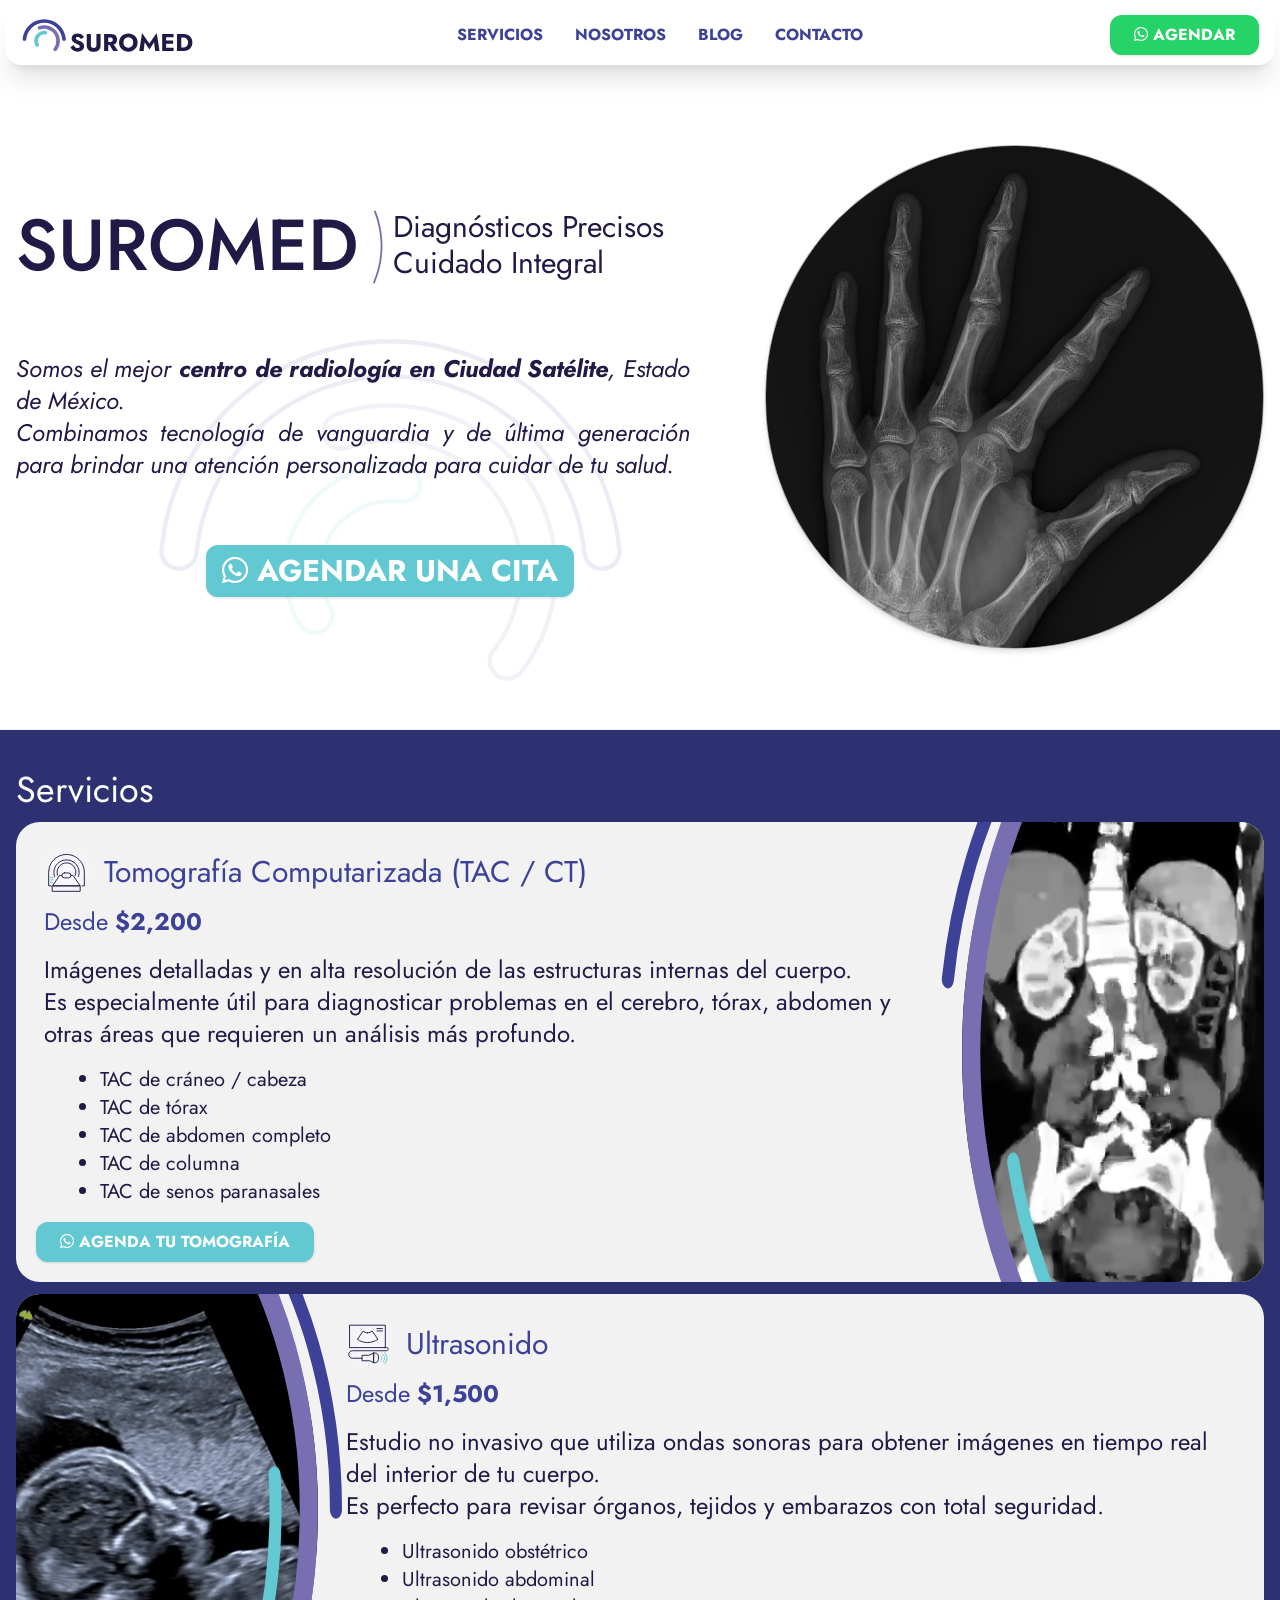
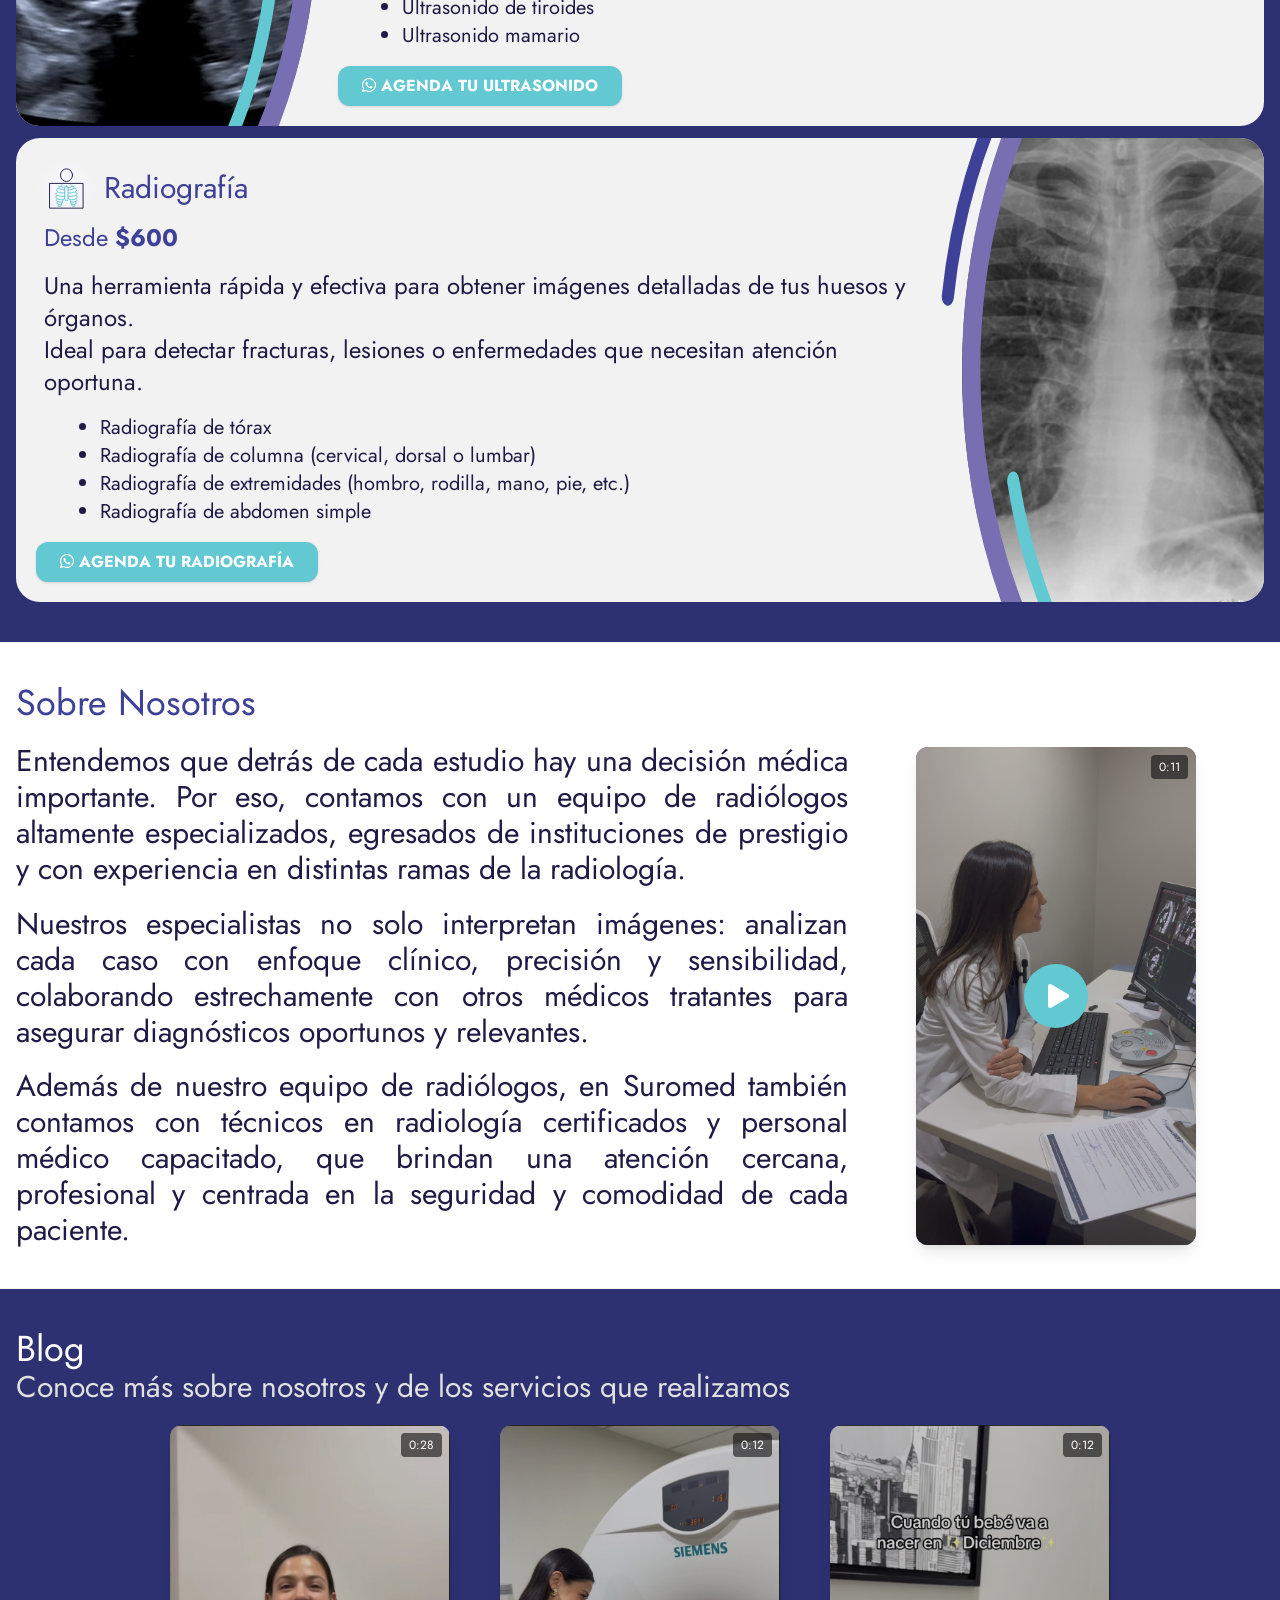
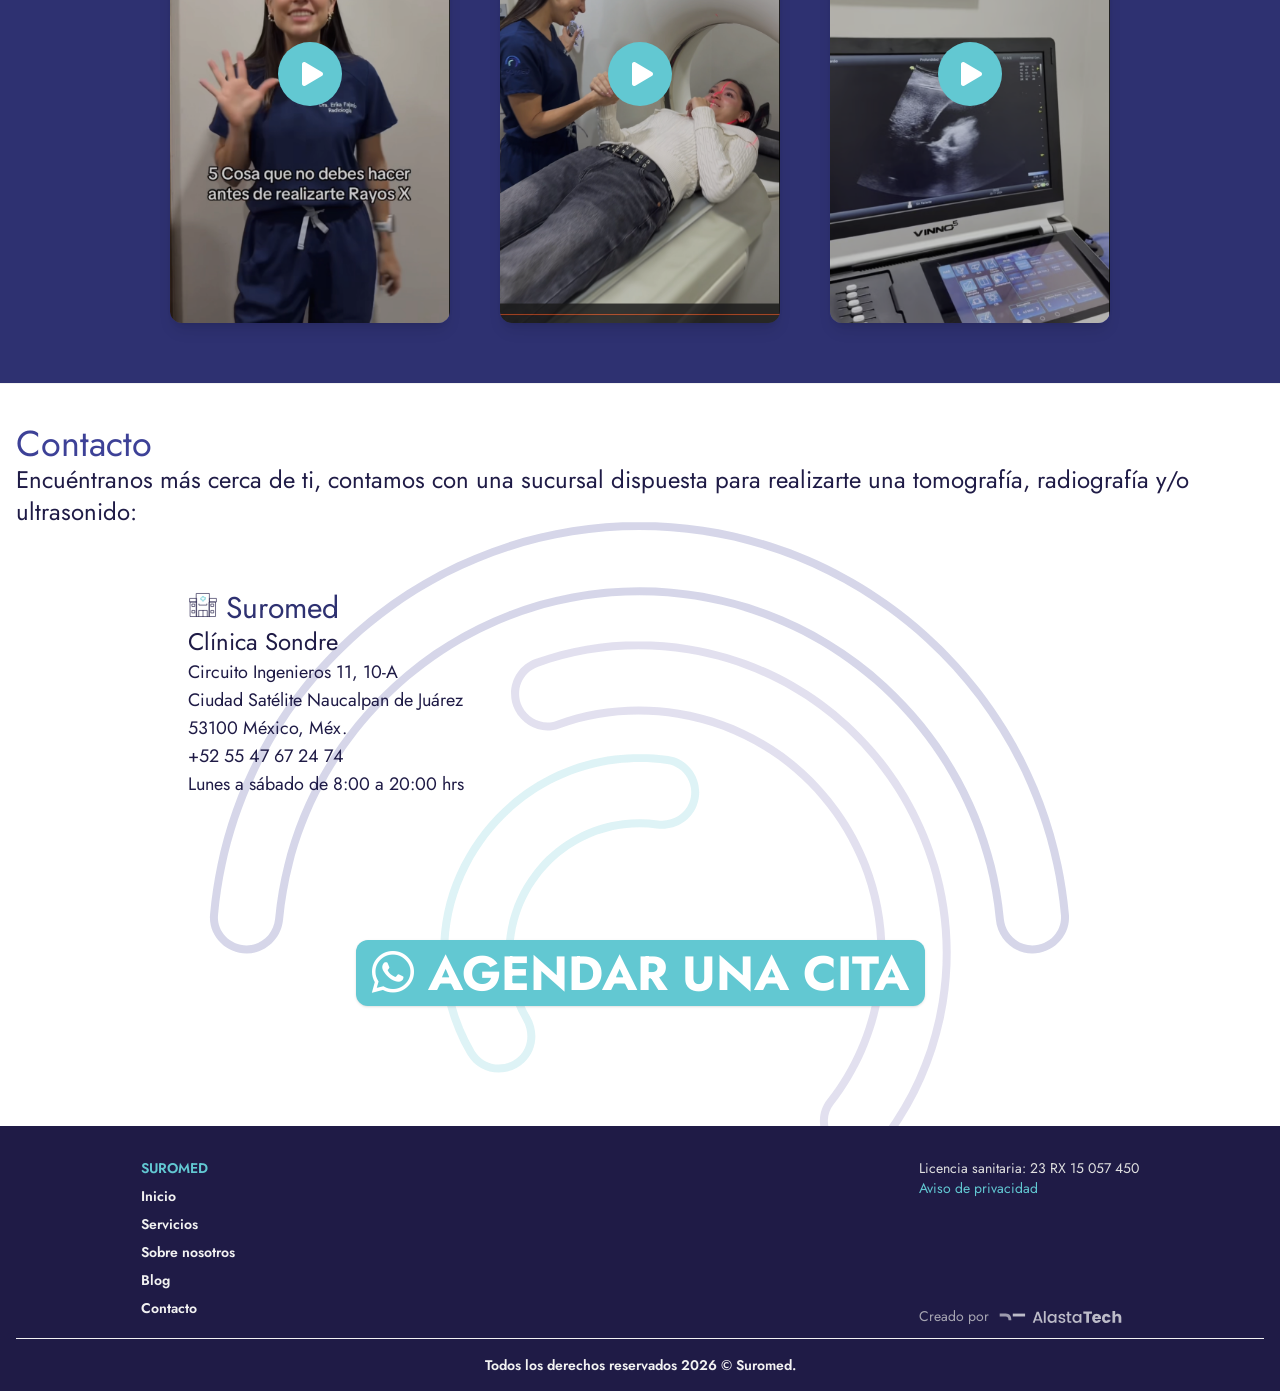
==== commit 0f405eb6: "v1.0.3" ====
--- a/index.html
+++ b/index.html
@@ -11,7 +11,7 @@
   <link rel="preconnect" href="https://fonts.googleapis.com">
   <link rel="preconnect" href="https://fonts.gstatic.com" crossorigin>
   <link href="https://fonts.googleapis.com/css2?family=Jost:ital,wght@0,100..900;1,100..900&display=swap" rel="stylesheet">
-  <script type="module" crossorigin src="/assets/index-BU49stI0.js"></script>
+  <script type="module" crossorigin src="/assets/index-CtIpqOkb.js"></script>
   <link rel="stylesheet" crossorigin href="/assets/index-D7niilju.css">
 </head>
 
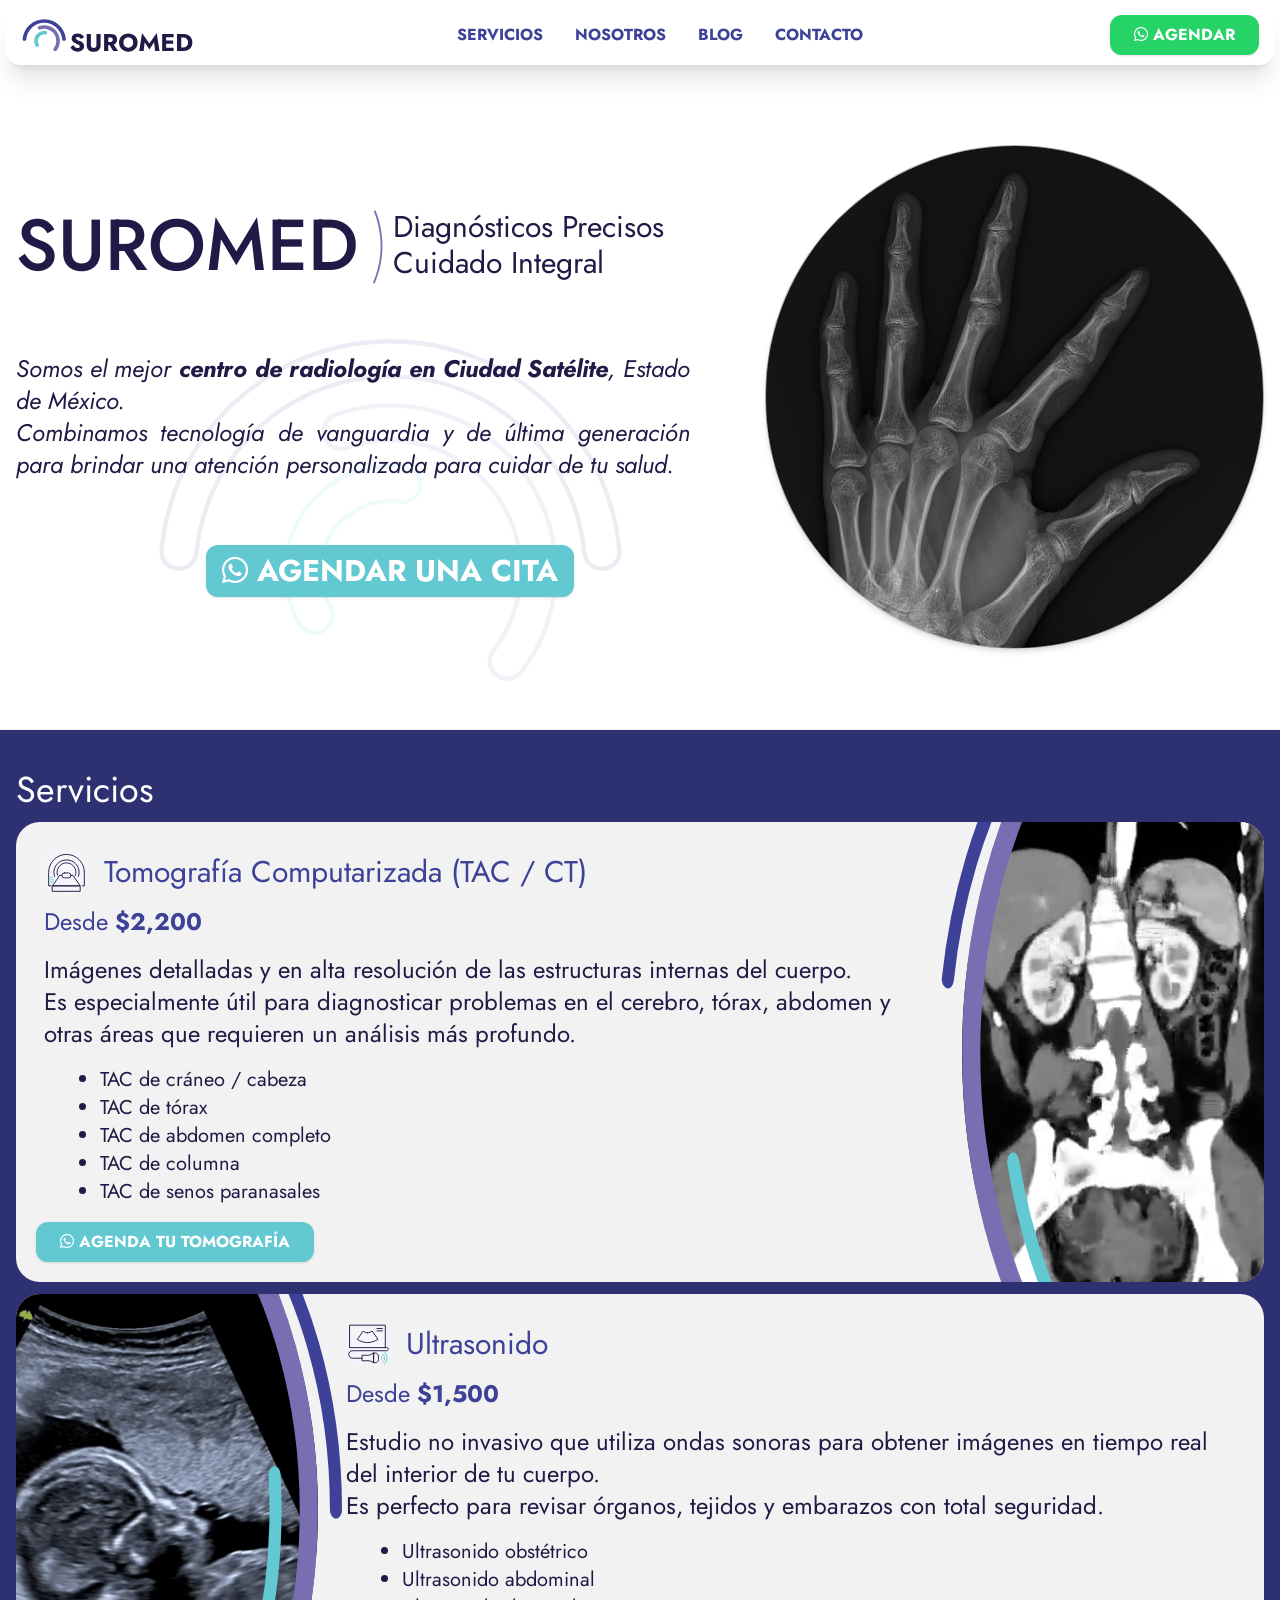
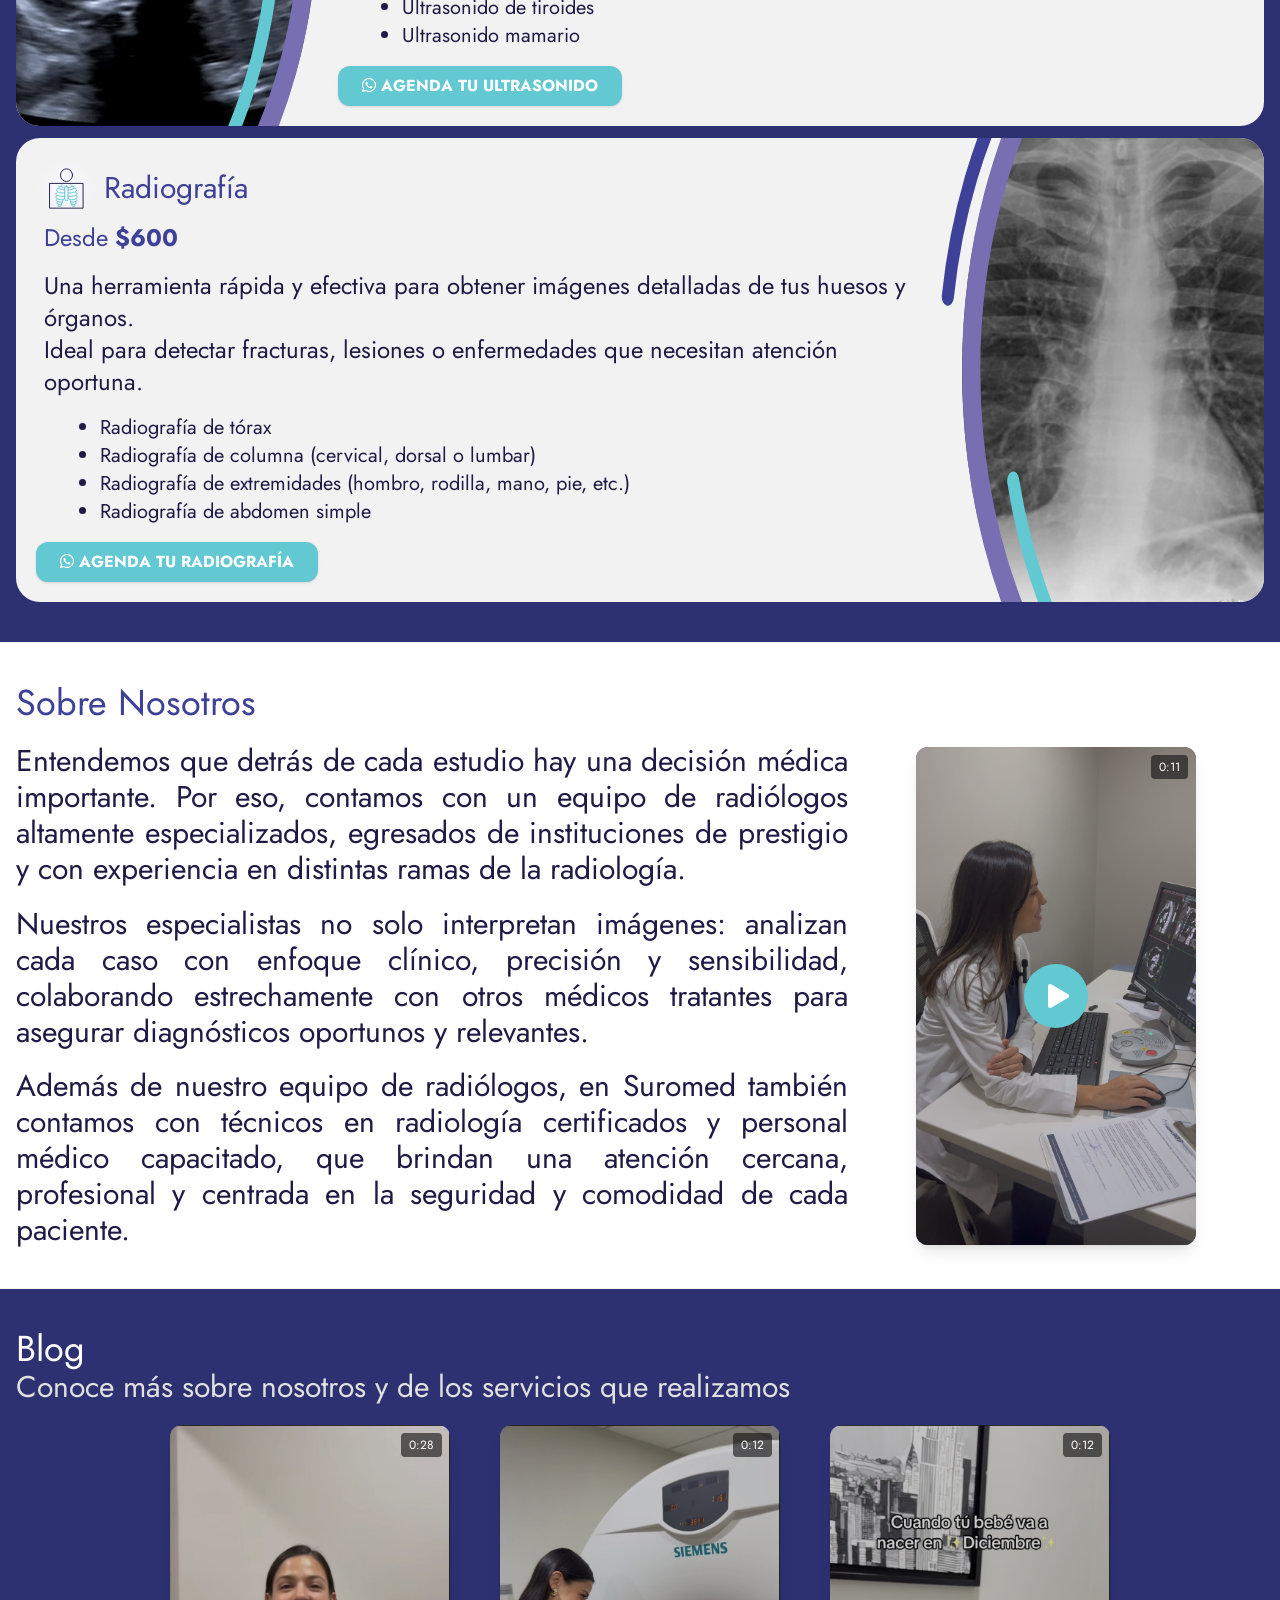
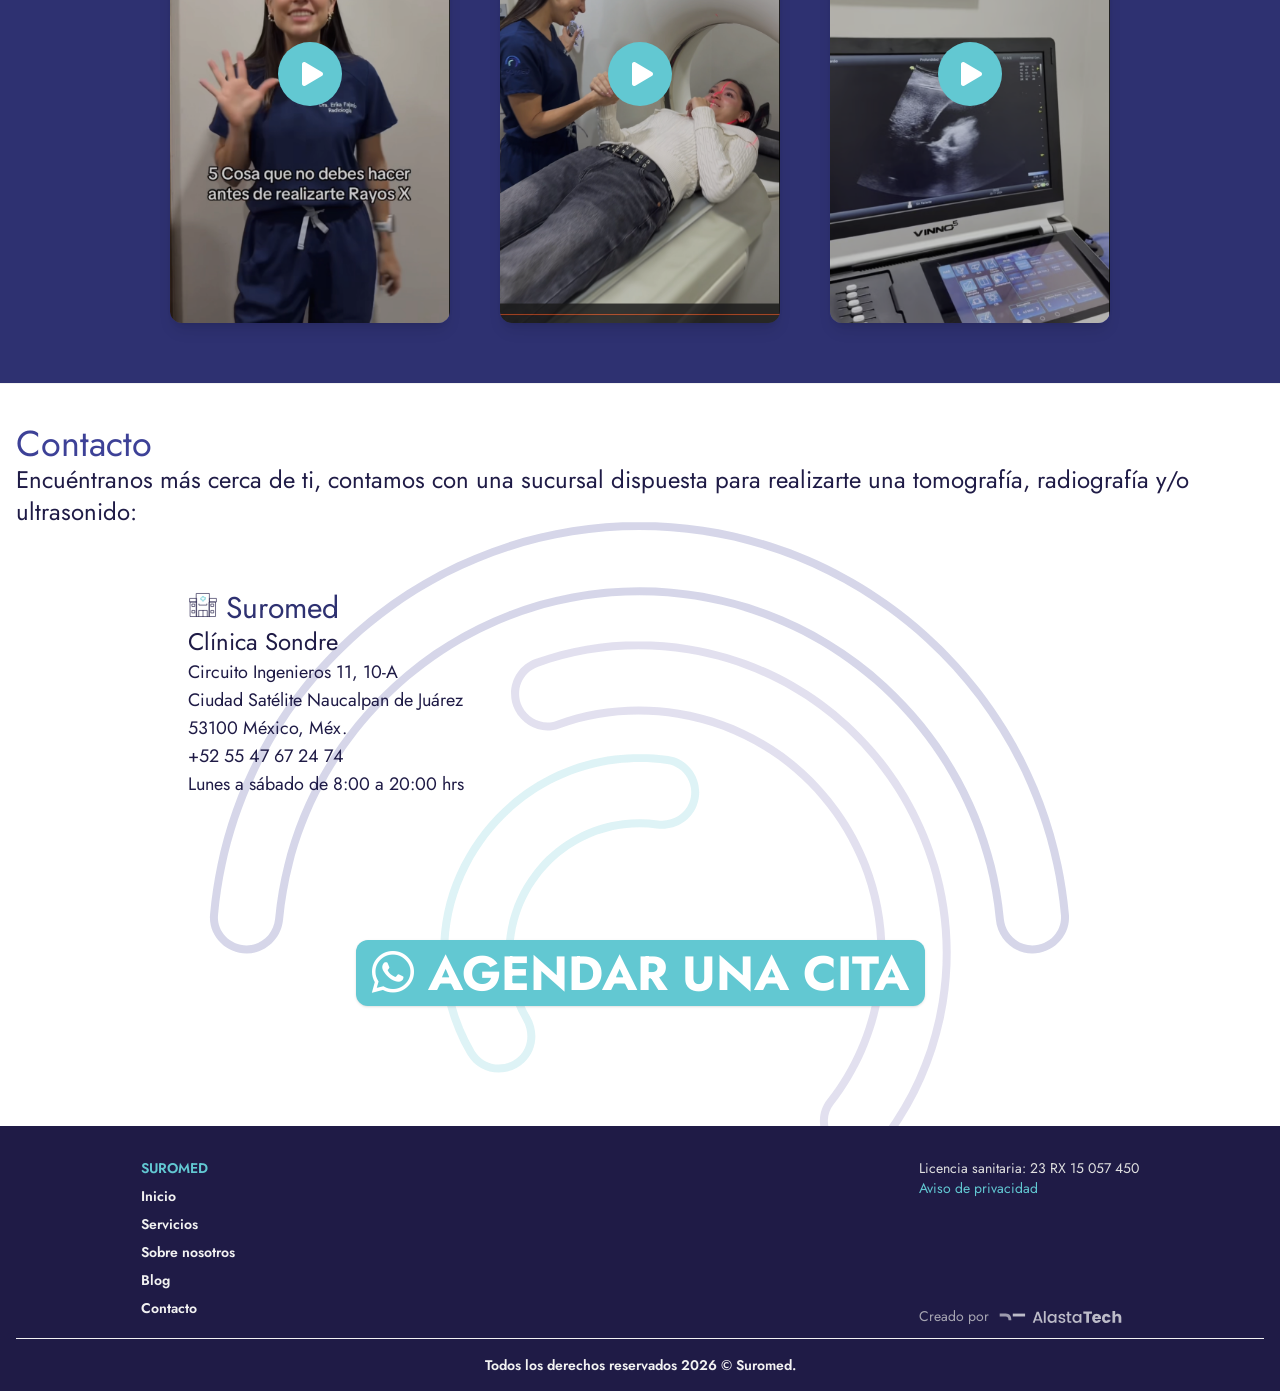
==== commit 62b4d7f8: "v1.0.4" ====
--- a/index.html
+++ b/index.html
@@ -2,9 +2,17 @@
 <html lang="en">
 
 <head>
+  <!-- Google Tag Manager -->
+  <script>(function(w,d,s,l,i){w[l]=w[l]||[];w[l].push({'gtm.start':
+    new Date().getTime(),event:'gtm.js'});var f=d.getElementsByTagName(s)[0],
+    j=d.createElement(s),dl=l!='dataLayer'?'&l='+l:'';j.async=true;j.src=
+    'https://www.googletagmanager.com/gtm.js?id='+i+dl;f.parentNode.insertBefore(j,f);
+    })(window,document,'script','dataLayer','GTM-T9CT2DP2');
+  </script>
+  <!-- End Google Tag Manager -->
+
   <meta charset="UTF-8" />
   <meta name="viewport" content="width=device-width, initial-scale=1.0" />
-  <!-- TODO: Put a better description for SEO here -->
   <meta name="description" content="Radiología Diagnóstica" />
   <link rel="icon" type="image/svg+xml" href="/logos/logo_color_mark.svg" />
   <title>Suromed</title>
@@ -21,11 +29,15 @@
   window.dataLayer = window.dataLayer || [];
   function gtag(){dataLayer.push(arguments);}
   gtag('js', new Date());
-
   gtag('config', 'G-NQGG0TWXCZ');
 </script>
 
 <body class="text-midnight antialiased">
+  <!-- Google Tag Manager (noscript) -->
+  <noscript><iframe src="https://www.googletagmanager.com/ns.html?id=GTM-T9CT2DP2"
+  height="0" width="0" style="display:none;visibility:hidden"></iframe></noscript>
+  <!-- End Google Tag Manager (noscript) -->
+
   <noscript>You need to enable JavaScript to view this webpage.</noscript>
   <div id="root"></div>
 </body>
